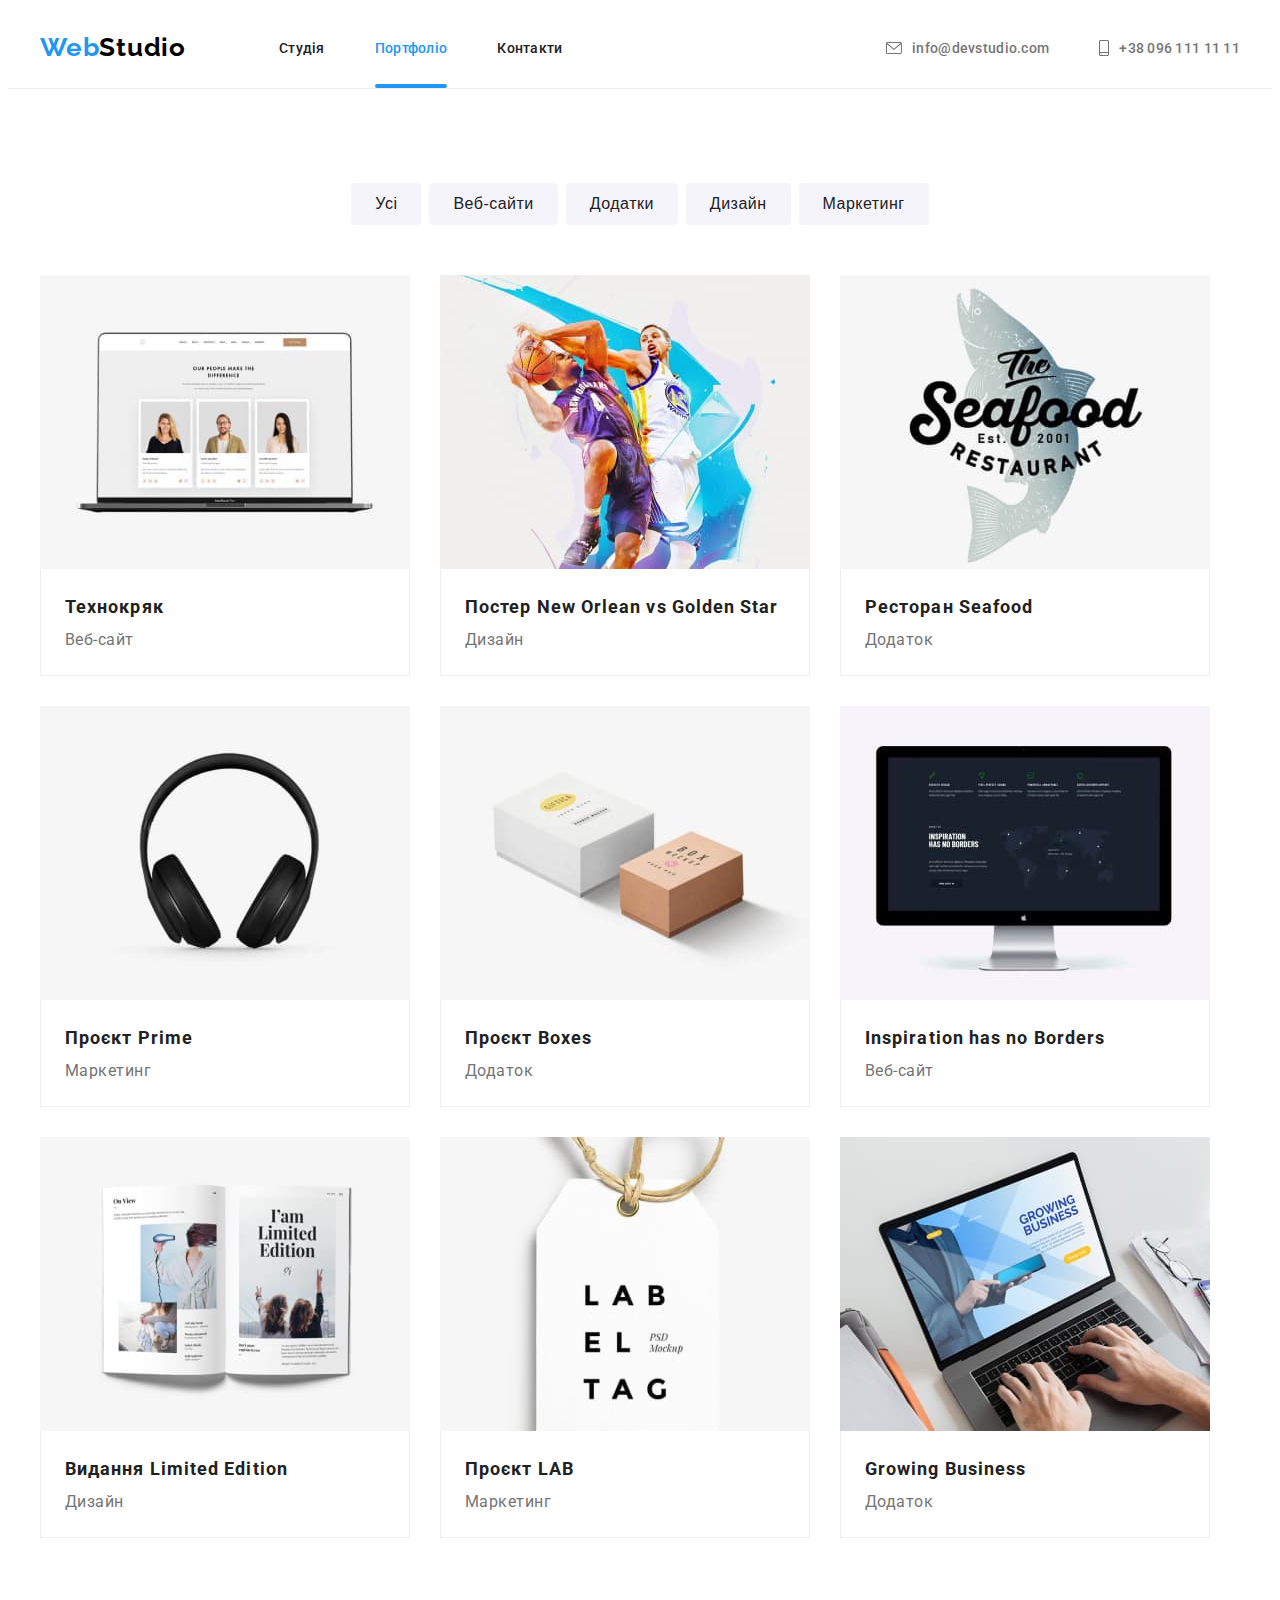
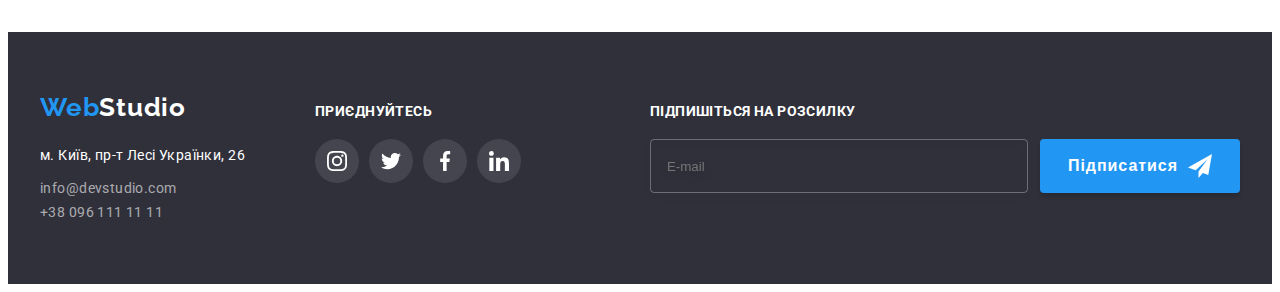
==== portfolio.html @ e3216500 "Initial commit" ====
<!DOCTYPE html>
<html lang="uk">
  <head>
    <meta charset="UTF-8" />
    <meta http-equiv="X-UA-Compatible" content="IE=edge" />
    <meta name="viewport" content="width=device-width, initial-scale=1.0" />
    <title>Portfolio</title>
    <!-- -----normalize CSS----- -->
    <link
      rel="stylesheet"
      href="https://cdnjs.cloudflare.com/ajax/libs/modern-normalize/1.1.0/modern-normalize.min.css"
      integrity="sha512-wpPYUAdjBVSE4KJnH1VR1HeZfpl1ub8YT/NKx4PuQ5NmX2tKuGu6U/JRp5y+Y8XG2tV+wKQpNHVUX03MfMFn9Q=="
      crossorigin="anonymous"
      referrerpolicy="no-referrer"
    />
    <!-- -----Fonts----- -->
    <link rel="preconnect" href="https://fonts.googleapis.com" />
    <link rel="preconnect" href="https://fonts.gstatic.com" crossorigin />
    <link
      href="https://fonts.googleapis.com/css2?family=Raleway:wght@700&family=Roboto:wght@400;500;700;900&display=swap"
      rel="stylesheet"
    />
    <!-- -----Custom CSS----- -->
    <link rel="stylesheet" href="./css/styles.css" />
  </head>

  <body>
    <!-- -----HEADER----- -->
    <header class="header">
      <div class="header-container container">
        <a href="./" class="logo-link link"><span class="logo-part">Web</span>Studio</a>
        <nav>
          <ul class="nav-list list">
            <li class="nav-item">
              <a href="./" class="nav-link link">Студія</a>
            </li>
            <li class="nav-item">
              <a href="./portfolio.html" class="nav-link link current">Портфоліо</a>
            </li>
            <li class="nav-item">
              <a href="" class="nav-link link">Контакти</a>
            </li>
          </ul>
        </nav>
        <ul class="authoriz-list list">
          <li class="authoriz-item">
            <a href="mailto:info@devstudio.com" class="authoriz-mail link">
              <svg class="header-icon" width="16px" height="12px">
                <use href="./images/icons/icons.svg#envelope"></use>
              </svg>
              info@devstudio.com</a
            >
          </li>
          <li class="authoriz-item">
            <a href="tel:+380961111111" class="authoriz-tel link">
              <svg class="header-icon" width="10px" height="16px">
                <use href="./images/icons/icons.svg#smartphone"></use>
              </svg>
              +38 096 111 11 11</a
            >
          </li>
        </ul>
      </div>
    </header>

    <main>
      <!-- -----portfolio----- -->
      <section class="portfolio">
        <div class="container">
          <h1 class="portfolio-title visually-hidden">Наши работы</h1>
          <ul class="portfolio-btn-list list">
            <li class="portfolio-btn-item"><button type="button" class="portfolio-btn">Усі</button></li>
            <li class="portfolio-btn-item"><button type="button" class="portfolio-btn">Веб-сайти</button></li>
            <li class="portfolio-btn-item"><button type="button" class="portfolio-btn">Додатки</button></li>
            <li class="portfolio-btn-item"><button type="button" class="portfolio-btn">Дизайн</button></li>
            <li class="portfolio-btn-item"><button type="button" class="portfolio-btn">Маркетинг</button></li>
          </ul>
          <ul class="portfolio-list list">
            <li class="portfolio-item">
              <div class="overlay-thumb">
                <img src="./images/portfolio/portf-001.jpg" alt="exemple1" width="370" height="294" />
                <p class="overlay-text">
                  Ресурс пропонує комплексні пропозиції з різним рівнем функціоналу та сервісів. Все це дозволить
                  відвідувачу отримати вичерпні відомості про компанію чи приватну особу.
                </p>
              </div>
              <div class="portfolio-text-cont">
                <h2 class="portfolio-subtitle">Технокряк</h2>
                <p class="portfolio-text">Веб-сайт</p>
              </div>
            </li>
            <li class="portfolio-item">
              <div class="overlay-thumb">
                <img src="./images/portfolio/portf-002.jpg" alt="exemple1" width="370" height="294" />
                <p class="overlay-text">
                  Ресурс пропонує комплексні пропозиції з різним рівнем функціоналу та сервісів. Все це дозволить
                  відвідувачу отримати вичерпні відомості про компанію чи приватну особу.
                </p>
              </div>
              <div class="portfolio-text-cont">
                <h2 class="portfolio-subtitle">Постер New Orlean vs Golden Star</h2>
                <p class="portfolio-text">Дизайн</p>
              </div>
            </li>
            <li class="portfolio-item">
              <div class="overlay-thumb">
                <img src="./images/portfolio/portf-003.jpg" alt="exemple1" width="370" height="294" />
                <p class="overlay-text">
                  Ресурс пропонує комплексні пропозиції з різним рівнем функціоналу та сервісів. Все це дозволить
                  відвідувачу отримати вичерпні відомості про компанію чи приватну особу.
                </p>
              </div>
              <div class="portfolio-text-cont">
                <h2 class="portfolio-subtitle">Ресторан Seafood</h2>
                <p class="portfolio-text">Додаток</p>
              </div>
            </li>
            <li class="portfolio-item">
              <div class="overlay-thumb">
                <img src="./images/portfolio/portf-004.jpg" alt="exemple1" width="370" height="294" />
                <p class="overlay-text">
                  Ресурс пропонує комплексні пропозиції з різним рівнем функціоналу та сервісів. Все це дозволить
                  відвідувачу отримати вичерпні відомості про компанію чи приватну особу.
                </p>
              </div>
              <div class="portfolio-text-cont">
                <h2 class="portfolio-subtitle">Проєкт Prime</h2>
                <p class="portfolio-text">Маркетинг</p>
              </div>
            </li>
            <li class="portfolio-item">
              <div class="overlay-thumb">
                <img src="./images/portfolio/portf-005.jpg" alt="exemple1" width="370" height="294" />
                <p class="overlay-text">
                  Ресурс пропонує комплексні пропозиції з різним рівнем функціоналу та сервісів. Все це дозволить
                  відвідувачу отримати вичерпні відомості про компанію чи приватну особу.
                </p>
              </div>
              <div class="portfolio-text-cont">
                <h2 class="portfolio-subtitle">Проєкт Boxes</h2>
                <p class="portfolio-text">Додаток</p>
              </div>
            </li>
            <li class="portfolio-item">
              <div class="overlay-thumb">
                <img src="./images/portfolio/portf-006.jpg" alt="exemple1" width="370" height="294" />
                <p class="overlay-text">
                  Ресурс пропонує комплексні пропозиції з різним рівнем функціоналу та сервісів. Все це дозволить
                  відвідувачу отримати вичерпні відомості про компанію чи приватну особу.
                </p>
              </div>
              <div class="portfolio-text-cont">
                <h2 class="portfolio-subtitle">Inspiration has no Borders</h2>
                <p class="portfolio-text">Веб-сайт</p>
              </div>
            </li>
            <li class="portfolio-item">
              <div class="overlay-thumb">
                <img src="./images/portfolio/portf-007.jpg" alt="exemple1" width="370" height="294" />
                <p class="overlay-text">
                  Ресурс пропонує комплексні пропозиції з різним рівнем функціоналу та сервісів. Все це дозволить
                  відвідувачу отримати вичерпні відомості про компанію чи приватну особу.
                </p>
              </div>
              <div class="portfolio-text-cont">
                <h2 class="portfolio-subtitle">Видання Limited Edition</h2>
                <p class="portfolio-text">Дизайн</p>
              </div>
            </li>
            <li class="portfolio-item">
              <div class="overlay-thumb">
                <img src="./images/portfolio/portf-008.jpg" alt="exemple1" width="370" height="294" />
                <p class="overlay-text">
                  Ресурс пропонує комплексні пропозиції з різним рівнем функціоналу та сервісів. Все це дозволить
                  відвідувачу отримати вичерпні відомості про компанію чи приватну особу.
                </p>
              </div>
              <div class="portfolio-text-cont">
                <h2 class="portfolio-subtitle">Проєкт LAB</h2>
                <p class="portfolio-text">Маркетинг</p>
              </div>
            </li>
            <li class="portfolio-item">
              <div class="overlay-thumb">
                <img src="./images/portfolio/portf-009.jpg" alt="exemple1" width="370" height="294" />
                <p class="overlay-text">
                  Ресурс пропонує комплексні пропозиції з різним рівнем функціоналу та сервісів. Все це дозволить
                  відвідувачу отримати вичерпні відомості про компанію чи приватну особу.
                </p>
              </div>
              <div class="portfolio-text-cont">
                <h2 class="portfolio-subtitle">Growing Business</h2>
                <p class="portfolio-text">Додаток</p>
              </div>
            </li>
          </ul>
        </div>
      </section>
    </main>
    <!-- -----FOOTER----- -->
     <footer class="footer">
      <div class="container footer-group">
        <div class="footer-contacts">
          <a href="" class="logo-link link"><span class="logo-part">Web</span>Studio</a>
          <address class="address">
            <a
              href="https://goo.gl/maps/qrhuLcH9iDoWpVt69"
              class="address-link link"
              target="_blank"
              rel="noreferrer noopener nofollow"
              ><span class="adress-text">м. Київ, пр-т Лесі Українки, 26</span></a
            >
            <ul class="footer-auth-list list">
              <li class="footer-auth-item">
                <a href="mailto:info@devstudio.com" class="footer-mail link">info@devstudio.com</a>
              </li>
              <li class="footer-auth-item">
                <a href="tel:+380961111111" class="footer-tel link">+38 096 111 11 11</a>
              </li>
            </ul>
          </address>
        </div>
        <div class="footer-socials">
          <h3 class="footer-socials-text">приєднуйтесь</h3>
          <ul class="team-social-list list">
            <li class="team-social-item">
              <a
                href="https://www.instagram.com/"
                class="team-social-link link"
                target="_blank"
                rel="noopener noreferrer nofollow"
                aria-label="instagram"
              >
                <svg class="team-social-icon" width="20px" height="20px">
                  <use href="./images/icons/icons.svg#instagram"></use>
                </svg>
              </a>
            </li>
            <li class="team-social-item">
              <a
                href="https://twitter.com/"
                class="team-social-link link"
                target="_blank"
                rel="noopener noreferrer nofollow"
                aria-label="twitter"
              >
                <svg class="team-social-icon" width="20px" height="20px">
                  <use href="./images/icons/icons.svg#twitter"></use>
                </svg>
              </a>
            </li>
            <li class="team-social-item">
              <a
                href="https://www.facebook.com"
                class="team-social-link link"
                target="_blank"
                rel="noopener noreferrer nofollow"
                aria-label="facebook"
              >
                <svg class="team-social-icon" width="20px" height="20px">
                  <use href="./images/icons/icons.svg#facebook"></use>
                </svg>
              </a>
            </li>
            <li class="team-social-item">
              <a
                href="https://www.linkedin.com"
                class="team-social-link link"
                target="_blank"
                rel="noopener noreferrer nofollow"
                aria-label="linkedin"
              >
                <svg class="team-social-icon" width="20px" height="20px">
                  <use href="./images/icons/icons.svg#linkedin"></use>
                </svg>
              </a>
            </li>
          </ul>
        </div>
        <form class="footer-form" action="">
          <div class="footer-input">
          <p class="footer-input-text">Підпишіться на розсилку</p>
          <div class="footer-input-wrapper">
            <input type="email" class="footer-input-field" placeholder="E-mail" />
            <div class="footer-btn-wrapper">
              <button type="submit" class="footer-btn">
                Підписатися<svg class="footer-input-icon" width="24px" height="24px">
                  <use href="./images/icons/icons.svg#letter-icon"></use>
                </svg>
              </button>
            </div>
          </div>
        </form>
        </div>
      </div>
    </footer>
  </body>
</html>
---- css/styles.css ----
/* -----Variables----- */

:root {
  /* ------fonts----- */
  --primary-font: 'Roboto', sans-serif;
  --secondary-font: 'Raleway', sans-serif;
  /* ------text colors----- */
  --primary-text: #212121;
  --secondary-text: #757575;
  --accent-text: #2196f3;
  --dark-text: #000000;
  --light-text: #ffffff;
  --light-alpha-06: rgba(255, 255, 255, 0.6);

  /* ------BG COLORS----- */
  --bg-btn-active: #188ce8;
  --bg-btn: #2196f3;
  --bg-dark-color: #2f303a;
  --header-line: #ececec;
  --bg-icon-preference: #f5f4fa;
  --bg-section-second: #f5f4fa;
  --bg-icon-color: #afb1b8;
}
/* ------RESETS----- */
.list {
  list-style: none;
  padding: 0;
  margin: 0;
}
.link {
  text-decoration: none;
}
img {
  display: block;
}
h1,
h2,
h3,
h4,
h5,
h6,
p {
  margin: 0;
}

/* ------END  RESETS----- */

body {
  font-family: 'Roboto', sans-serif;
}
.container {
  width: 1200px;
  padding: 0 15px;
  margin: 0 auto;
  /* outline: 2px double pink; */
}
/* ------HEADER----- */
.header {
  border-bottom: 1px solid var(--header-line);
}
.header-container {
  display: flex;
  align-items: center;
}
.logo-link {
  margin-right: 93px;
  padding-top: 24px;
  padding-bottom: 25px;

  font-family: 'Raleway';
  font-weight: 700;
  font-size: 26px;
  line-height: calc(31 / 26);
  letter-spacing: 0.03em;
  color: var(--dark-text);
}

.logo-part {
  color: var(--accent-text);
}
.nav-list {
  display: flex;
}
.nav-item:not(:last-child) {
  margin-right: 50px;
}
.nav-item {
  font-weight: 500;
  font-size: 14px;
  line-height: calc(16 / 14);
  letter-spacing: 0.02em;
}

.nav-link {
  position: relative;
  display: inline-block;
  padding: 32px 0;
  color: var(--primary-text);

  transition-property: color;
  transition-duration: 250ms;
  transition-timing-function: cubic-bezier(0.4, 0, 0.2, 1);
}
.nav-link.current::after {
  content: '';
  position: absolute;
  bottom: 0px;
  display: block;
  width: 100%;
  height: 4px;

  background-color: var(--accent-text);
  border-radius: 2px;
}
.nav-link:hover,
.nav-link:focus {
  color: var(--accent-text);
}
.current {
  color: var(--accent-text);
}
.authoriz-list {
  display: flex;
  margin: 0 0 0 auto;
}
.authoriz-item {
  font-weight: 500;
  font-size: 14px;
  line-height: calc(16 / 14);
  letter-spacing: 0.02em;
}
.authoriz-mail,
.authoriz-tel + .authoriz-tel {
  margin-right: 50px;
}
.authoriz-mail,
.authoriz-tel {
  display: flex;
  align-items: center;

  padding-top: 32px;
  padding-bottom: 32px;

  color: #757575;

  transition-property: color;
  transition-duration: 250ms;
  transition-timing-function: cubic-bezier(0.4, 0, 0.2, 1);
}
.authoriz-mail:focus,
.authoriz-mail:hover,
.authoriz-tel:focus,
.authoriz-tel:hover {
  color: var(--accent-text);
}
.header-icon {
  margin-right: 10px;
  fill: currentColor;
}
/* ------HERO----- */
.hero {
  background-color: var(--bg-dark-color);
  background-image: linear-gradient(to right, rgba(47, 48, 58, 0.4), rgba(47, 48, 58, 0.4)), url(../images/bg-hero.jpg);
  background-repeat: no-repeat;
  max-width: 1600px;
  margin: 0 auto;
}
.hero .container {
  padding: 200px 0;
}

.hero-text {
  margin-bottom: 30px;

  font-weight: 900;
  font-size: 44px;
  line-height: calc(60 / 44);
  text-align: center;
  letter-spacing: 0.06em;
  text-transform: uppercase;

  color: var(--light-text);
}
.hero-btn {
  display: block;
  margin: 0 auto;
  padding: 10px 32px;

  font-family: inherit;
  font-weight: 700;
  font-size: 16px;
  line-height: calc(30 / 16);
  align-items: center;
  text-align: center;
  letter-spacing: 0.06em;
  color: var(--light-text);

  background-color: var(--bg-btn);
  box-shadow: 0px 4px 4px rgba(0, 0, 0, 0.15);
  border-radius: 4px;
  border-color: transparent;
  cursor: pointer;
}
.hero-btn:active {
  background-color: var(--bg-btn-active);
}

/* ------PREFERENCE----- */

.visually-hidden {
  position: absolute;
  width: 1px;
  height: 1px;
  margin: -1px;
  border: 0;
  padding: 0;
  white-space: nowrap;
  clip-path: inset(100%);
  clip: rect(0 0 0 0);
  overflow: hidden;
}
.preference {
  padding: 94px 0 118px;
}

/* .preference-title {
} */

.preference-list {
  display: flex;
  gap: 30px;
}
.preference-item {
  width: 270px;
}
.preference-icon-thumb {
  display: flex;
  align-items: center;
  justify-content: center;
  width: 270px;
  height: 120px;
  margin-bottom: 30px;

  background: var(--bg-icon-preference);
  border-radius: 4px;
}
.preference-subtitle {
  margin-bottom: 10px;

  font-weight: 700;
  font-size: 14px;
  line-height: calc(16 / 14);
  letter-spacing: 0.03em;
  text-transform: uppercase;
  color: var(--primary-text);
}
.preference-text {
  font-weight: 400;
  font-size: 14px;
  line-height: calc(24 / 14);
  letter-spacing: 0.03em;
  color: var(--secondary-text);
}

/* ------WORK----- */
.work {
  padding-bottom: 94px;
}

.work-title {
  margin-bottom: 50px;

  font-weight: 700;
  font-size: 36px;
  line-height: calc(42 / 36);
  text-align: center;
  letter-spacing: 0.03em;
  color: var(--primary-text);
}
.work-list {
  display: flex;
  gap: 30px;
}
.work-item {
  position: relative;
}
.work-text {
  position: absolute;
  bottom: 0;
  display: inline-flex;
  justify-content: center;
  align-items: center;

  width: 100%;
  height: 70px;
  font-weight: 700;
  font-size: 14px;
  line-height: calc(16 / 14);
  text-align: center;
  letter-spacing: 0.03em;
  text-transform: uppercase;

  color: var(--light-text);
  background: rgba(47, 48, 58, 0.8);
}

/* ------TEAM----- */

.team {
  padding: 94px 0;
  background-color: var(--bg-section-second);
}
.team-text-cont {
  background-color: #fff;
}

.team-title {
  margin-bottom: 50px;

  font-weight: 700;
  font-size: 36px;
  line-height: calc(42 / 36);
  text-align: center;
  letter-spacing: 0.03em;
  color: var(--primary-text);
}
.team-subtitle {
  margin-bottom: 10px;

  font-weight: 500;
  font-size: 16px;
  line-height: 19px;
  text-align: center;
  letter-spacing: 0.03em;
  color: var(--primary-text);
}
.team-list {
  display: flex;
  gap: 30px;
}

.team-item {
  box-shadow: 0px 1px 3px rgba(0, 0, 0, 0.12), 0px 1px 1px rgba(0, 0, 0, 0.14), 0px 2px 1px rgba(0, 0, 0, 0.2);
  border-radius: 0px 0px 4px 4px;
}
.team-social-list {
  display: flex;
  align-items: center;
  justify-content: center;
  gap: 10px;
}
.team-social-link {
  display: flex;
  align-items: center;
  justify-content: center;
  width: 44px;
  height: 44px;

  border-radius: 50%;
  color: var(--bg-icon-color);

  transition-property: color, background-color;
  transition-duration: 250ms;
  transition-timing-function: cubic-bezier(0.4, 0, 0.2, 1);
}
.team-social-icon {
  fill: currentColor;
}
.team-social-link:hover,
.team-social-link:focus {
  color: var(--light-text);
  background-color: var(--accent-text);
}
/* dfd */
.team-text {
  display: block;
  font-weight: 400px;
  margin-bottom: 16px;

  font-size: 16px;
  line-height: calc(19 / 16);
  text-align: center;
  letter-spacing: 0.03em;
  color: var(--secondary-text);
}
.team-text-cont {
  padding-top: 30px;
  padding-bottom: 30px;
}
/* ------CLIENTS----- */
.clients {
  padding: 94px 0;
}
.clients-text {
  margin-bottom: 50px;
  font-weight: 700;
  font-size: 36px;
  line-height: 42px;
  text-align: center;
  letter-spacing: 0.03em;

  color: var(--primary-text);
}
.clients-list {
  display: flex;
  align-items: center;
  justify-content: center;
  gap: 30px;
}
.clients-link {
  display: flex;
  align-items: center;
  justify-content: center;
  width: 170px;
  height: 92px;

  border: 1px solid var(--bg-icon-color);
  border-radius: 4px;
  cursor: pointer;
  color: var(--bg-icon-color);

  transition-property: color, border-color;
  transition-duration: 250ms;
  transition-timing-function: cubic-bezier(0.4, 0, 0.2, 1);
}
.clients-icon {
  fill: currentColor;
}

.clients-link:hover,
.clients-link:focus {
  color: var(--accent-text);
  border-color: var(--accent-text);
}

/* ------FOOTER----- */

.footer {
  padding: 60px 0;
  background-color: var(--bg-dark-color);
}
.footer .logo-link {
  display: block;
  margin-right: 0px;
  margin-bottom: 20px;
  padding: 0;
  color: var(--light-text);
}

.address-link {
  font-style: normal;
  color: var(--light-text);
}
.adress-text {
  display: block;
  margin-bottom: 9px;

  font-weight: 400;
  font-size: 14px;
  line-height: calc(24 / 14);
  letter-spacing: 0.03em;
  color: var(--light-text);
}
.footer-mail {
  margin-bottom: 9px;
}
.footer-mail,
.footer-tel {
  font-style: normal;
  font-weight: 400;
  font-size: 14px;
  line-height: calc(24 / 14);
  letter-spacing: 0.03em;
  color: var(--light-alpha-06);
}
.footer-group {
  display: flex;
  align-items: baseline;
}
.footer-socials-text {
  margin-bottom: 20px;
  font-weight: 700;
  font-size: 14px;
  line-height: 16px;
  letter-spacing: 0.03em;
  text-transform: uppercase;

  color: var(--light-text);
}
.footer-contacts {
  margin-right: 70px;
}

footer .team-social-link {
  color: var(--light-text);
  background-color: rgba(255, 255, 255, 0.1);
}

.footer-form {
  margin-left: auto;
}
.footer-input {
  display: flex;
  flex-direction: column;
}
.footer-input-wrapper {
  display: flex;
}
.footer-input-text {
  display: block;
  margin-bottom: 20px;
  font-weight: 700;
  font-size: 14px;
  line-height: calc(16 / 14);
  letter-spacing: 0.03em;
  text-transform: uppercase;
  color: var(--light-text);
}
.footer-input-field {
  width: 358px;
  height: 50px;
  padding-left: 16px;
  margin-right: 12px;
  border: 1px solid rgba(255, 255, 255, 0.3);
  filter: drop-shadow(0px 4px 4px rgba(0, 0, 0, 0.15));
  border-radius: 4px;
  background-color: #2195f300;
  color: rgba(255, 255, 255, 0.6);

  transition-property: border-color;
  transition-duration: 250ms;
  transition-timing-function: cubic-bezier(0.4, 0, 0.2, 1);
}
.footer-input-field:focus {
  border-color: var(--accent-text);
}
.footer-input-field::placeholder {
}
.footer-btn-wrapper {
  display: flex;
}
.footer-btn {
  display: flex;
  gap: 10px;
  align-items: center;
  font-weight: 700;
  font-size: 16px;
  line-height: calc(30 / 16);

  padding: 10px 28px;
  align-items: center;
  text-align: center;
  letter-spacing: 0.06em;
  color: #ffffff;
  background-color: #2196f3;
  box-shadow: 0px 4px 4px rgba(0, 0, 0, 0.15);
  border-radius: 4px;
  border: none;
  cursor: pointer;
}
.footer-btn:active {
  background-color: var(--bg-btn-active);
}
.footer-input-icon {
}

/* ------PORTFOLIO----- */
.portfolio {
  padding: 94px 0;
}
/* .portfolio-title {
} */
.portfolio-btn-list {
  display: flex;
  justify-content: center;
  gap: 8px;
  margin-bottom: 50px;
}
/* .portfolio-btn-item {
} */
.portfolio-btn {
  padding: 6px 22px;
  font-weight: 500;
  font-size: 16px;
  line-height: calc(26 / 16);
  text-align: center;
  letter-spacing: 0.03em;
  color: var(--primary-text);
  background: #f5f4fa;
  border-color: transparent;
  border-radius: 4px;
  cursor: pointer;

  transition-property: color, background-color, box-shadow;
  transition-duration: 250ms;
  transition-timing-function: cubic-bezier(0.4, 0, 0.2, 1);
}
.portfolio-btn:hover,
.portfolio-btn:focus {
  background-color: var(--bg-btn-active);
  color: var(--light-text);
  box-shadow: 0px 3px 1px rgba(0, 0, 0, 0.1), 0px 1px 2px rgba(0, 0, 0, 0.08), 0px 2px 2px rgba(0, 0, 0, 0.12);
}
.portfolio-text-cont {
  padding: 20px 24px;
  border-bottom: 1px solid #eeeeee;
  border-right: 1px solid #eeeeee;
  border-left: 1px solid #eeeeee;
}
.portfolio-list {
  display: flex;
  flex-wrap: wrap;
  gap: 30px;
}
.portfolio-item {
  background: #ffffff;
  width: 370px;

  transition-property: box-shadow;
  transition-duration: 250ms;
  transition-timing-function: cubic-bezier(0.4, 0, 0.2, 1);
}
.portfolio-item:hover {
  box-shadow: 0px 1px 1px rgba(0, 0, 0, 0.12), 0px 4px 4px rgba(0, 0, 0, 0.06), 1px 4px 6px rgba(0, 0, 0, 0.16);
}
.portfolio-subtitle {
  font-weight: 700;
  font-size: 18px;
  line-height: calc(36 / 18);
  letter-spacing: 0.06em;
  color: var(--primary-text);
}
.portfolio-text {
  font-weight: 400;
  font-size: 16px;
  line-height: 30px;
  letter-spacing: 0.03em;
  color: var(--secondary-text);
}
.overlay-thumb {
  position: relative;
  overflow: hidden;
}
.overlay-text {
  position: absolute;
  top: 0;
  left: 0;
  height: 100%;
  width: 100%;

  font-weight: 400;
  font-size: 18px;
  line-height: calc(28 / 18);
  letter-spacing: 0.03em;
  padding: 63px 24px;

  color: #ffffff;
  background-color: rgba(33, 150, 243, 0.9);

  transform: translateY(100%);

  transition-property: transform;
  transition-duration: 250ms;
  transition-timing-function: cubic-bezier(0.4, 0, 0.2, 1);
}
.portfolio-item:hover .overlay-text {
  transform: translateY(0%);
}

/* ------MODAL WINDOW----- */
.backdrop {
  position: fixed;
  top: 0;
  left: 0;
  width: 100%;
  height: 100%;
  background-color: rgba(0, 0, 0, 0.2);
  /* backdrop-filter: blur(5px); */
  opacity: 1;
  transition: opacity 250ms cubic-bezier(0.4, 0, 0.2, 1);
}
.backdrop.is-hidden {
  opacity: 0;
  visibility: hidden;
  pointer-events: none;
}

.modal {
  position: absolute;
  top: 50%;
  left: 50%;

  width: 528px;
  min-height: 581px;

  background: #ffffff;
  box-shadow: 0px 1px 3px rgba(0, 0, 0, 0.12), 0px 1px 1px rgba(0, 0, 0, 0.14), 0px 2px 1px rgba(0, 0, 0, 0.2);
  border-radius: 4px;

  transform: translate(-50%, -50%) scale(1);
  transition: transform 250ms cubic-bezier(0.4, 0, 0.2, 1);
}
.modal-btn {
  position: absolute;
  top: 8px;
  right: 8px;

  width: 30px;
  height: 30px;
  margin: 0;
  padding: 0;
  background-color: #ffffff;
  border: 1px solid rgba(0, 0, 0, 0.1);
  border-radius: 50%;

  display: flex;
  justify-content: center;
  align-items: center;
  cursor: pointer;
}
.modal-icon-close {
  transition-property: fill;
  transition-duration: 250ms;
  transition-timing-function: cubic-bezier(0.4, 0, 0.2, 1);
}

.modal-btn:hover .modal-icon-close {
  fill: var(--accent-text);
}

/* ------MODAL FORM----- */
.modal-form {
  padding-left: 41px;
  padding-right: 39px;
}
.form-text {
  padding-top: 40px;
  margin-bottom: 12px;
  font-weight: 700;
  font-size: 20px;
  line-height: 23px;
  text-align: center;
  letter-spacing: 0.03em;

  color: #212121;
}
.f-label {
  display: inline-block;
  font-weight: 400;
  font-size: 12px;
  line-height: 14px;
  margin-bottom: 4px;

  /* identical to box height */
  letter-spacing: 0.01em;

  color: #757575;
}
.f-field {
}
.f-input-wrapper {
  position: relative;
  margin-bottom: 10px;
  display: flex;
  flex-direction: column-reverse;
}
.f-input {
  width: 448px;
  height: 40px;
  padding-left: 42px;
  padding-right: 15px;
  border: 1px solid rgba(33, 33, 33, 0.2);
  border-radius: 4px;

  transition-property: border-color, outline;
  transition-duration: 250ms;
  transition-timing-function: cubic-bezier(0.4, 0, 0.2, 1);
}
.f-input:focus,
.f-input-area:focus {
  border-color: var(--accent-text);
  outline: none;
}
.f-input-icon {
  position: absolute;
  top: 50%;
  left: 12px;
  transform: translateY(-50%);
}
.f-input:focus + .f-input-icon {
  fill: var(--accent-text);
}
.f-input-area {
  width: 448px;
  height: 120px;
  resize: none;
  border: 1px solid rgba(33, 33, 33, 0.2);
  border-radius: 4px;
  padding: 12px 16px;
  margin-bottom: 20px;

  transition-property: border-color, outline;
  transition-duration: 250ms;
  transition-timing-function: cubic-bezier(0.4, 0, 0.2, 1);
}
.f-input-area::placeholder {
  font-weight: 400;
  font-size: 12px;
  line-height: 14px;
  letter-spacing: 0.01em;

  color: rgba(117, 117, 117, 0.5);
}

.f-checkbox {
  appearance: none;
  display: inline-block;
  width: 16px;
  height: 15px;
  border: 1.8px solid;
  border-color: var(--dark-text);
  border-radius: 2px;
}
.f-checkbox:checked {
  border-color: var(--accent-text);
  background-color: var(--accent-text);
  background-image: url("data:image/svg+xml,%3Csvg width='16' height='15' viewBox='0 0 16 15' fill='none' xmlns='http://www.w3.org/2000/svg'%3E%3Crect width='16' height='15' rx='2'/%3E%3Cpath d='M3.95703 7.75166L3.88825 7.68604L3.81923 7.75141L2.93123 8.59258L2.85486 8.66492L2.93097 8.73753L6.42671 12.0724L6.49574 12.1382L6.56476 12.0724L14.069 4.91352L14.1449 4.84116L14.069 4.76881L13.1873 3.92764L13.1183 3.86183L13.0493 3.92761L6.49577 10.1735L3.95703 7.75166Z' fill='white' stroke='white' stroke-width='0.2'/%3E%3C/svg%3E");
  background-size: cover;
}
.f-checkbox-text {
  font-weight: 400;
  font-size: 14px;
  line-height: 24px;

  /* identical to box height, or 171% */
  letter-spacing: 0.03em;

  color: #757575;
}
.f-checkbox-link {
  font-weight: 400;
  font-size: 14px;
  line-height: 24px;

  /* identical to box height, or 171% */
  letter-spacing: 0.03em;
  text-decoration-line: underline;

  color: #2196f3;
}
.f-licence {
  display: flex;
  gap: 7px;
  align-items: center;
  margin-bottom: 30px;
  justify-content: center;
}
.f-btn {
  display: flex;
  align-items: center;
  padding: 10px 52px;
  margin-left: auto;
  margin-right: auto;

  font-family: 'Roboto';
  font-style: normal;
  font-weight: 700;
  font-size: 16px;
  line-height: calc(30 / 16);
  text-align: center;
  letter-spacing: 0.06em;

  color: var(--light-text);
  background-color: var(--bg-btn);
  box-shadow: 0px 4px 4px rgba(0, 0, 0, 0.15);
  border-radius: 4px;
  border: none;
  cursor: pointer;
  margin-bottom: 50px;
}

/* ------ANIMATION----- */
/* @keyframes modal-animation {
  0% {
    transform: translateX(-50%) translateY(-50%), scale(0.1);
    opacity: 0;
  }
  100% {
    transform: translateX(-50%) translateY(-50%), scale(1);
    opacity: 1;
  }
} */
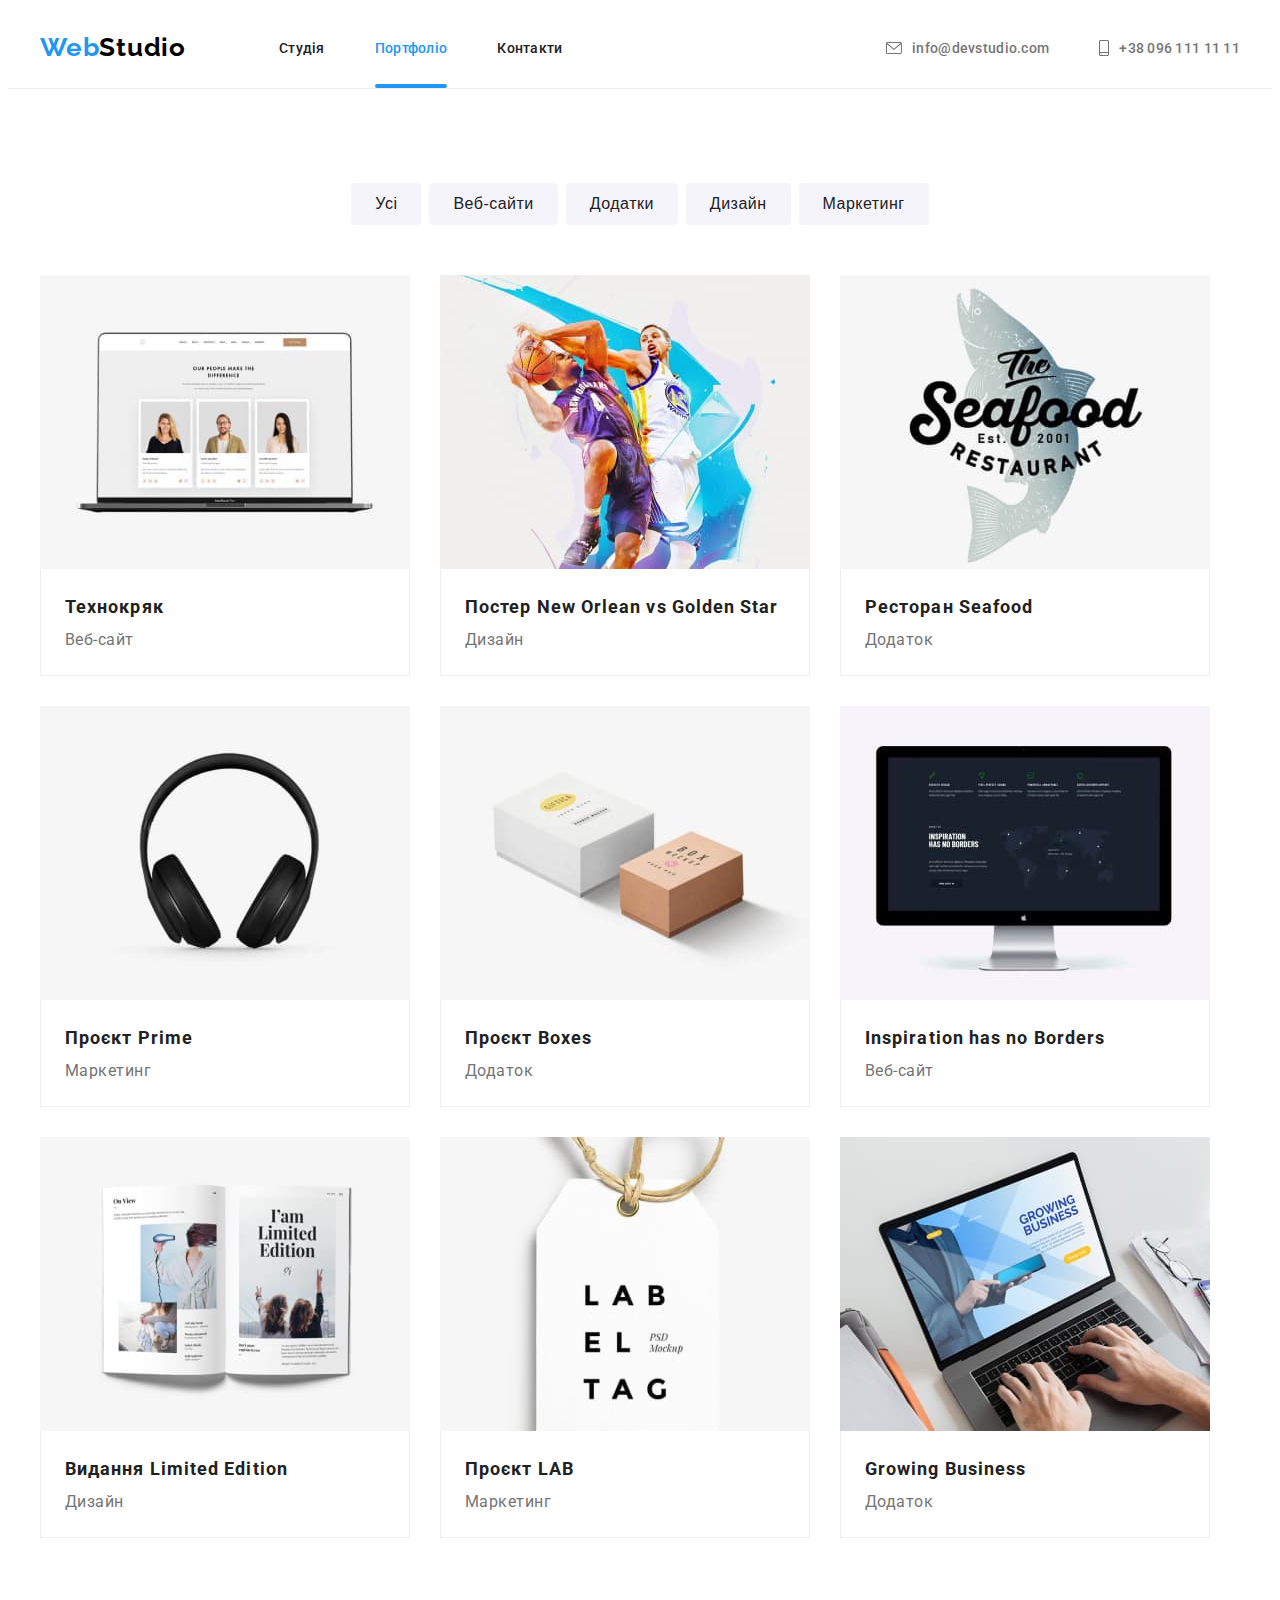
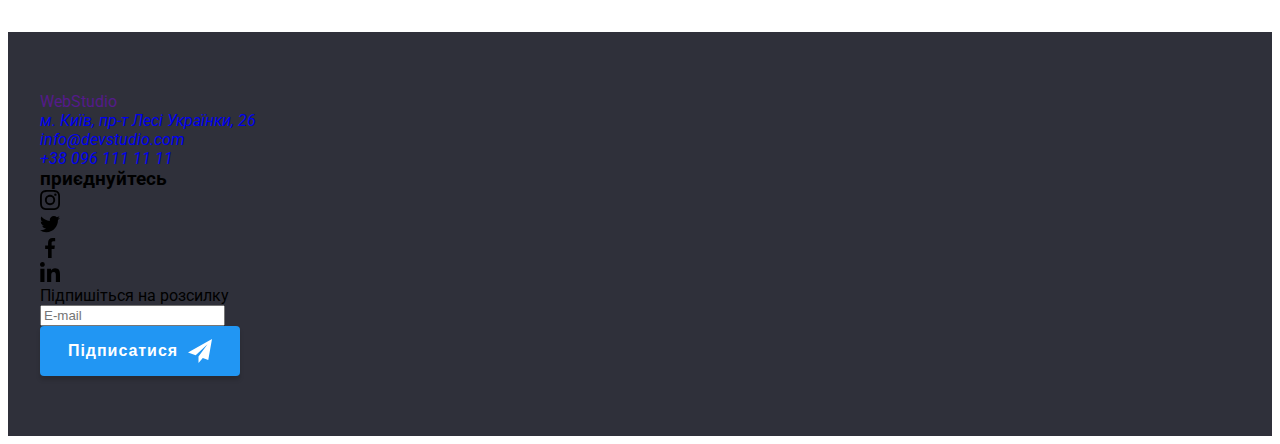
==== commit f84a66e0: "add scss structure" ====
--- a/portfolio.html
+++ b/portfolio.html
@@ -4,7 +4,7 @@
     <meta charset="UTF-8" />
     <meta http-equiv="X-UA-Compatible" content="IE=edge" />
     <meta name="viewport" content="width=device-width, initial-scale=1.0" />
-    <title>Portfolio</title>
+    <title>!!!!Studio</title>
     <!-- -----normalize CSS----- -->
     <link
       rel="stylesheet"
@@ -21,39 +21,40 @@
       rel="stylesheet"
     />
     <!-- -----Custom CSS----- -->
-    <link rel="stylesheet" href="./css/styles.css" />
+    <link rel="stylesheet" href="./css/main.min.css" />
+    <!-- <link rel="stylesheet" href="./css/styles.css" /> -->
   </head>
 
   <body>
     <!-- -----HEADER----- -->
     <header class="header">
       <div class="header-container container">
-        <a href="./" class="logo-link link"><span class="logo-part">Web</span>Studio</a>
+        <a href="./" class="logo__link link header__logo"><span class="logo__part">Web</span>Studio</a>
         <nav>
-          <ul class="nav-list list">
-            <li class="nav-item">
-              <a href="./" class="nav-link link">Студія</a>
-            </li>
-            <li class="nav-item">
-              <a href="./portfolio.html" class="nav-link link current">Портфоліо</a>
-            </li>
-            <li class="nav-item">
-              <a href="" class="nav-link link">Контакти</a>
+          <ul class="nav__list list">
+            <li class="nav__item">
+              <a href="./" class="nav__link link">Студія</a>
+            </li>
+            <li class="nav__item">
+              <a href="./portfolio.html" class="nav__link link nav__link--current">Портфоліо</a>
+            </li>
+            <li class="nav__item">
+              <a href="" class="nav__link link">Контакти</a>
             </li>
           </ul>
         </nav>
-        <ul class="authoriz-list list">
-          <li class="authoriz-item">
-            <a href="mailto:info@devstudio.com" class="authoriz-mail link">
-              <svg class="header-icon" width="16px" height="12px">
+        <ul class="authoriz__list list">
+          <li class="authoriz__item">
+            <a href="mailto:info@devstudio.com" class="authoriz__mail link">
+              <svg class="authoriz__icon" width="16px" height="12px">
                 <use href="./images/icons/icons.svg#envelope"></use>
               </svg>
               info@devstudio.com</a
             >
           </li>
-          <li class="authoriz-item">
-            <a href="tel:+380961111111" class="authoriz-tel link">
-              <svg class="header-icon" width="10px" height="16px">
+          <li class="authoriz__item">
+            <a href="tel:+380961111111" class="authoriz__tel link">
+              <svg class="authoriz__icon" width="10px" height="16px">
                 <use href="./images/icons/icons.svg#smartphone"></use>
               </svg>
               +38 096 111 11 11</a
--- a/css/main.min.css
+++ b/css/main.min.css
@@ -0,0 +1 @@
+.visually-hidden{position:absolute;width:1px;height:1px;margin:-1px;border:0;padding:0;white-space:nowrap;-webkit-clip-path:inset(100%);clip-path:inset(100%);clip:rect(0 0 0 0);overflow:hidden}.list{list-style:none;padding:0;margin:0}.link{text-decoration:none}img{display:block}h1,h2,h3,h4,h5,h6,p{margin:0}body{font-family:"Roboto",sans-serif}.container{width:1200px;padding:0 15px;margin:0 auto}.logo__link{font-family:"Raleway";font-weight:700;font-size:26px;line-height:1.1923076923;letter-spacing:.03em;color:#000}.logo__part{color:#2196f3}.header{border-bottom:1px solid #ececec}.header-container{display:-webkit-box;display:-ms-flexbox;display:flex;-webkit-box-align:center;-ms-flex-align:center;align-items:center}.header__logo{margin-right:93px;padding-top:24px;padding-bottom:25px}.nav__list{display:-webkit-box;display:-ms-flexbox;display:flex}.nav__item:not(:last-child){margin-right:50px}.nav__item{font-weight:500;font-size:14px;line-height:1.1428571429;letter-spacing:.02em}.nav__link{position:relative;display:inline-block;padding:32px 0;color:#212121;-webkit-transition-property:color;transition-property:color;-webkit-transition-duration:250ms;transition-duration:250ms;-webkit-transition-timing-function:cubic-bezier(0.4, 0, 0.2, 1);transition-timing-function:cubic-bezier(0.4, 0, 0.2, 1)}.nav__link--current{color:#2196f3}.nav__link--current::after{content:"";position:absolute;bottom:0px;display:block;width:100%;height:4px;background-color:#2196f3;border-radius:2px}.nav__link:hover,.nav__link:focus{color:#2196f3}.authoriz__list{display:-webkit-box;display:-ms-flexbox;display:flex;margin:0 0 0 auto}.authoriz__item{font-weight:500;font-size:14px;line-height:1.1428571429;letter-spacing:.02em}.authoriz__mail,.authoriz__tel+.authoriz__tel{margin-right:50px}.authoriz__mail,.authoriz__tel{display:-webkit-box;display:-ms-flexbox;display:flex;-webkit-box-align:center;-ms-flex-align:center;align-items:center;padding-top:32px;padding-bottom:32px;color:#757575;-webkit-transition-property:color;transition-property:color;-webkit-transition-duration:250ms;transition-duration:250ms;-webkit-transition-timing-function:cubic-bezier(0.4, 0, 0.2, 1);transition-timing-function:cubic-bezier(0.4, 0, 0.2, 1)}.authoriz__mail:focus,.authoriz__mail:hover,.authoriz__tel:focus,.authoriz__tel:hover{color:#2196f3}.authoriz__icon{margin-right:10px;fill:currentColor}.hero{background-color:#2f303a;background-image:-webkit-gradient(linear, left top, right top, from(rgba(47, 48, 58, 0.4)), to(rgba(47, 48, 58, 0.4))),url(../images/bg-hero.jpg);background-image:linear-gradient(to right, rgba(47, 48, 58, 0.4), rgba(47, 48, 58, 0.4)),url(../images/bg-hero.jpg);background-repeat:no-repeat;max-width:1600px;margin:0 auto}.hero .container{padding:200px 0}.hero__text{margin-bottom:30px;font-weight:900;font-size:44px;line-height:1.3636363636;text-align:center;letter-spacing:.06em;text-transform:uppercase;color:#fff}.hero__btn{display:block;margin:0 auto;padding:10px 32px;font-family:inherit;font-weight:700;font-size:16px;line-height:1.875;-webkit-box-align:center;-ms-flex-align:center;align-items:center;text-align:center;letter-spacing:.06em;color:#fff;background-color:#2196f3;-webkit-box-shadow:0px 4px 4px rgba(0,0,0,.15);box-shadow:0px 4px 4px rgba(0,0,0,.15);border-radius:4px;border-color:rgba(0,0,0,0);cursor:pointer}.hero__btn:active{background-color:#188ce8}.preference{padding:94px 0 118px}.preference__list{display:-webkit-box;display:-ms-flexbox;display:flex;gap:30px}.preference__item{width:270px}.preference__icon-thumb{display:-webkit-box;display:-ms-flexbox;display:flex;-webkit-box-align:center;-ms-flex-align:center;align-items:center;-webkit-box-pack:center;-ms-flex-pack:center;justify-content:center;width:270px;height:120px;margin-bottom:30px;background:#f5f4fa;border-radius:4px}.preference__subtitle{margin-bottom:10px;font-weight:700;font-size:14px;line-height:1.1428571429;letter-spacing:.03em;text-transform:uppercase;color:#212121}.preference__text{font-weight:400;font-size:14px;line-height:1.7142857143;letter-spacing:.03em;color:#757575}.work{padding-bottom:94px}.work__title{margin-bottom:50px;font-weight:700;font-size:36px;line-height:1.1666666667;text-align:center;letter-spacing:.03em;color:#212121}.work__list{display:-webkit-box;display:-ms-flexbox;display:flex;gap:30px}.work__item{position:relative}.work__text{position:absolute;bottom:0;display:-webkit-inline-box;display:-ms-inline-flexbox;display:inline-flex;-webkit-box-pack:center;-ms-flex-pack:center;justify-content:center;-webkit-box-align:center;-ms-flex-align:center;align-items:center;width:100%;height:70px;font-weight:700;font-size:14px;line-height:1.1428571429;text-align:center;letter-spacing:.03em;text-transform:uppercase;color:#fff;background:rgba(47,48,58,.8)}.team{padding:94px 0;background-color:#f5f4fa}.team__text-cont{background-color:#fff}.team__title{margin-bottom:50px;font-weight:700;font-size:36px;line-height:1.1666666667;text-align:center;letter-spacing:.03em;color:#212121}.team__subtitle{margin-bottom:10px;font-weight:500;font-size:16px;line-height:19px;text-align:center;letter-spacing:.03em;color:#212121}.team__list{display:-webkit-box;display:-ms-flexbox;display:flex;gap:30px}.team__item{-webkit-box-shadow:0px 1px 3px rgba(0,0,0,.12),0px 1px 1px rgba(0,0,0,.14),0px 2px 1px rgba(0,0,0,.2);box-shadow:0px 1px 3px rgba(0,0,0,.12),0px 1px 1px rgba(0,0,0,.14),0px 2px 1px rgba(0,0,0,.2);border-radius:0px 0px 4px 4px}.social-list{display:-webkit-box;display:-ms-flexbox;display:flex;-webkit-box-align:center;-ms-flex-align:center;align-items:center;-webkit-box-pack:center;-ms-flex-pack:center;justify-content:center;gap:10px}.team__social-link{display:-webkit-box;display:-ms-flexbox;display:flex;-webkit-box-align:center;-ms-flex-align:center;align-items:center;-webkit-box-pack:center;-ms-flex-pack:center;justify-content:center;width:44px;height:44px;border-radius:50%;color:#afb1b8;-webkit-transition-property:color,background-color;transition-property:color,background-color;-webkit-transition-duration:250ms;transition-duration:250ms;-webkit-transition-timing-function:cubic-bezier(0.4, 0, 0.2, 1);transition-timing-function:cubic-bezier(0.4, 0, 0.2, 1)}.team__social-icon{fill:currentColor}.team__social-link:hover,.team__social-link:focus{color:#fff;background-color:#2196f3}.team__text{display:block;font-weight:400px;margin-bottom:16px;font-size:16px;line-height:1.1875;text-align:center;letter-spacing:.03em;color:#757575}.team__text-cont{padding-top:30px;padding-bottom:30px}.clients{padding:94px 0}.clients__text{margin-bottom:50px;font-weight:700;font-size:36px;line-height:42px;text-align:center;letter-spacing:.03em;color:#212121}.clients__list{display:-webkit-box;display:-ms-flexbox;display:flex;-webkit-box-align:center;-ms-flex-align:center;align-items:center;-webkit-box-pack:center;-ms-flex-pack:center;justify-content:center;gap:30px}.clients__link{display:-webkit-box;display:-ms-flexbox;display:flex;-webkit-box-align:center;-ms-flex-align:center;align-items:center;-webkit-box-pack:center;-ms-flex-pack:center;justify-content:center;width:170px;height:92px;border:1px solid #afb1b8;border-radius:4px;cursor:pointer;color:#afb1b8;-webkit-transition-property:color,border-color;transition-property:color,border-color;-webkit-transition-duration:250ms;transition-duration:250ms;-webkit-transition-timing-function:cubic-bezier(0.4, 0, 0.2, 1);transition-timing-function:cubic-bezier(0.4, 0, 0.2, 1)}.clients__icon{fill:currentColor}.clients__link:hover,.clients__link:focus{color:#2196f3;border-color:#2196f3}.footer{padding:60px 0;background-color:#2f303a}.footer__group{display:-webkit-box;display:-ms-flexbox;display:flex;-webkit-box-align:baseline;-ms-flex-align:baseline;align-items:baseline}.footer__logo{display:block;margin-right:0px;margin-bottom:20px;padding:0;color:#fff}.footer-address__link{font-style:normal;color:#fff}.footer-address__text{display:block;margin-bottom:9px;font-weight:400;font-size:14px;line-height:1.7142857143;letter-spacing:.03em;color:#fff}.footer-auth__link{display:block;margin-bottom:9px;font-style:normal;font-weight:400;font-size:14px;line-height:1.7142857143;letter-spacing:.03em;color:rgba(255,255,255,.6)}.footer-socials__text{margin-bottom:20px;font-weight:700;font-size:14px;line-height:16px;letter-spacing:.03em;text-transform:uppercase;color:#fff}.footer-contacts{margin-right:70px}.footer .team__social-link{color:#fff;background-color:rgba(255,255,255,.1)}.footer-form{margin-left:auto}.footer-input{display:-webkit-box;display:-ms-flexbox;display:flex;-webkit-box-orient:vertical;-webkit-box-direction:normal;-ms-flex-direction:column;flex-direction:column}.footer-input__wrapper{display:-webkit-box;display:-ms-flexbox;display:flex}.footer-input__text{display:block;margin-bottom:20px;font-weight:700;font-size:14px;line-height:1.1428571429;letter-spacing:.03em;text-transform:uppercase;color:#fff}.footer-input__field{width:358px;height:50px;padding-left:16px;margin-right:12px;border:1px solid rgba(255,255,255,.3);-webkit-filter:drop-shadow(0px 4px 4px rgba(0, 0, 0, 0.15));filter:drop-shadow(0px 4px 4px rgba(0, 0, 0, 0.15));border-radius:4px;background-color:rgba(33,149,243,0);color:rgba(255,255,255,.6);-webkit-transition-property:border-color;transition-property:border-color;-webkit-transition-duration:250ms;transition-duration:250ms;-webkit-transition-timing-function:cubic-bezier(0.4, 0, 0.2, 1);transition-timing-function:cubic-bezier(0.4, 0, 0.2, 1)}.footer-input__field:focus{border-color:#2196f3}.footer-btn__wrapper{display:-webkit-box;display:-ms-flexbox;display:flex}.footer-btn{display:-webkit-box;display:-ms-flexbox;display:flex;gap:10px;-webkit-box-align:center;-ms-flex-align:center;align-items:center;font-weight:700;font-size:16px;line-height:1.875;padding:10px 28px;align-items:center;text-align:center;letter-spacing:.06em;color:#fff;background-color:#2196f3;-webkit-box-shadow:0px 4px 4px rgba(0,0,0,.15);box-shadow:0px 4px 4px rgba(0,0,0,.15);border-radius:4px;border:none;cursor:pointer}.footer-btn:active{background-color:var(--bg-btn-active)}.portfolio{padding:94px 0}.portfolio-btn-list{display:-webkit-box;display:-ms-flexbox;display:flex;-webkit-box-pack:center;-ms-flex-pack:center;justify-content:center;gap:8px;margin-bottom:50px}.portfolio-btn{padding:6px 22px;font-weight:500;font-size:16px;line-height:1.625;text-align:center;letter-spacing:.03em;color:#212121;background:#f5f4fa;border-color:rgba(0,0,0,0);border-radius:4px;cursor:pointer;-webkit-transition-property:color,background-color,-webkit-box-shadow;transition-property:color,background-color,-webkit-box-shadow;transition-property:color,background-color,box-shadow;transition-property:color,background-color,box-shadow,-webkit-box-shadow;-webkit-transition-duration:250ms;transition-duration:250ms;-webkit-transition-timing-function:cubic-bezier(0.4, 0, 0.2, 1);transition-timing-function:cubic-bezier(0.4, 0, 0.2, 1)}.portfolio-btn:hover,.portfolio-btn:focus{background-color:#188ce8;color:#fff;-webkit-box-shadow:0px 3px 1px rgba(0,0,0,.1),0px 1px 2px rgba(0,0,0,.08),0px 2px 2px rgba(0,0,0,.12);box-shadow:0px 3px 1px rgba(0,0,0,.1),0px 1px 2px rgba(0,0,0,.08),0px 2px 2px rgba(0,0,0,.12)}.portfolio-text-cont{padding:20px 24px;border-bottom:1px solid #eee;border-right:1px solid #eee;border-left:1px solid #eee}.portfolio-list{display:-webkit-box;display:-ms-flexbox;display:flex;-ms-flex-wrap:wrap;flex-wrap:wrap;gap:30px}.portfolio-item{background:#fff;width:370px;-webkit-transition-property:-webkit-box-shadow;transition-property:-webkit-box-shadow;transition-property:box-shadow;transition-property:box-shadow, -webkit-box-shadow;-webkit-transition-duration:250ms;transition-duration:250ms;-webkit-transition-timing-function:cubic-bezier(0.4, 0, 0.2, 1);transition-timing-function:cubic-bezier(0.4, 0, 0.2, 1)}.portfolio-item:hover{-webkit-box-shadow:0px 1px 1px rgba(0,0,0,.12),0px 4px 4px rgba(0,0,0,.06),1px 4px 6px rgba(0,0,0,.16);box-shadow:0px 1px 1px rgba(0,0,0,.12),0px 4px 4px rgba(0,0,0,.06),1px 4px 6px rgba(0,0,0,.16)}.portfolio-subtitle{font-weight:700;font-size:18px;line-height:2;letter-spacing:.06em;color:#212121}.portfolio-text{font-weight:400;font-size:16px;line-height:30px;letter-spacing:.03em;color:#757575}.overlay-thumb{position:relative;overflow:hidden}.overlay-text{position:absolute;top:0;left:0;height:100%;width:100%;font-weight:400;font-size:18px;line-height:1.5555555556;letter-spacing:.03em;padding:63px 24px;color:#fff;background-color:rgba(33,150,243,.9);-webkit-transform:translateY(100%);transform:translateY(100%);-webkit-transition-property:-webkit-transform;transition-property:-webkit-transform;transition-property:transform;transition-property:transform, -webkit-transform;-webkit-transition-duration:250ms;transition-duration:250ms;-webkit-transition-timing-function:cubic-bezier(0.4, 0, 0.2, 1);transition-timing-function:cubic-bezier(0.4, 0, 0.2, 1)}.portfolio-item:hover .overlay-text{-webkit-transform:translateY(0%);transform:translateY(0%)}.backdrop{position:fixed;top:0;left:0;width:100%;height:100%;background-color:rgba(0,0,0,.2);opacity:1;-webkit-transition:opacity 250ms cubic-bezier(0.4, 0, 0.2, 1);transition:opacity 250ms cubic-bezier(0.4, 0, 0.2, 1)}.backdrop.is-hidden{opacity:0;visibility:hidden;pointer-events:none}.modal{position:absolute;top:50%;left:50%;width:528px;min-height:581px;background:#fff;-webkit-box-shadow:0px 1px 3px rgba(0,0,0,.12),0px 1px 1px rgba(0,0,0,.14),0px 2px 1px rgba(0,0,0,.2);box-shadow:0px 1px 3px rgba(0,0,0,.12),0px 1px 1px rgba(0,0,0,.14),0px 2px 1px rgba(0,0,0,.2);border-radius:4px;-webkit-transform:translate(-50%, -50%) scale(1);transform:translate(-50%, -50%) scale(1);-webkit-transition:-webkit-transform 250ms cubic-bezier(0.4, 0, 0.2, 1);transition:-webkit-transform 250ms cubic-bezier(0.4, 0, 0.2, 1);transition:transform 250ms cubic-bezier(0.4, 0, 0.2, 1);transition:transform 250ms cubic-bezier(0.4, 0, 0.2, 1), -webkit-transform 250ms cubic-bezier(0.4, 0, 0.2, 1)}.modal-btn{position:absolute;top:8px;right:8px;width:30px;height:30px;margin:0;padding:0;background-color:#fff;border:1px solid rgba(0,0,0,.1);border-radius:50%;display:-webkit-box;display:-ms-flexbox;display:flex;-webkit-box-pack:center;-ms-flex-pack:center;justify-content:center;-webkit-box-align:center;-ms-flex-align:center;align-items:center;cursor:pointer}.modal-icon-close{-webkit-transition-property:fill;transition-property:fill;-webkit-transition-duration:250ms;transition-duration:250ms;-webkit-transition-timing-function:cubic-bezier(0.4, 0, 0.2, 1);transition-timing-function:cubic-bezier(0.4, 0, 0.2, 1)}.modal-btn:hover .modal-icon-close{fill:var(--accent-text)}.modal-form{padding-left:41px;padding-right:39px}.form-text{padding-top:40px;margin-bottom:12px;font-weight:700;font-size:20px;line-height:23px;text-align:center;letter-spacing:.03em;color:#212121}.f-label{display:inline-block;font-weight:400;font-size:12px;line-height:14px;margin-bottom:4px;letter-spacing:.01em;color:#757575}.f-input-wrapper{position:relative;margin-bottom:10px;display:-webkit-box;display:-ms-flexbox;display:flex;-webkit-box-orient:vertical;-webkit-box-direction:reverse;-ms-flex-direction:column-reverse;flex-direction:column-reverse}.f-input{width:448px;height:40px;padding-left:42px;padding-right:15px;border:1px solid rgba(33,33,33,.2);border-radius:4px;-webkit-transition-property:border-color,outline;transition-property:border-color,outline;-webkit-transition-duration:250ms;transition-duration:250ms;-webkit-transition-timing-function:cubic-bezier(0.4, 0, 0.2, 1);transition-timing-function:cubic-bezier(0.4, 0, 0.2, 1)}.f-input:focus,.f-input-area:focus{border-color:var(--accent-text);outline:none}.f-input-icon{position:absolute;top:50%;left:12px;-webkit-transform:translateY(-50%);transform:translateY(-50%)}.f-input:focus+.f-input-icon{fill:var(--accent-text)}.f-input-area{width:448px;height:120px;resize:none;border:1px solid rgba(33,33,33,.2);border-radius:4px;padding:12px 16px;margin-bottom:20px;-webkit-transition-property:border-color,outline;transition-property:border-color,outline;-webkit-transition-duration:250ms;transition-duration:250ms;-webkit-transition-timing-function:cubic-bezier(0.4, 0, 0.2, 1);transition-timing-function:cubic-bezier(0.4, 0, 0.2, 1)}.f-input-area::-webkit-input-placeholder{font-weight:400;font-size:12px;line-height:14px;letter-spacing:.01em;color:rgba(117,117,117,.5)}.f-input-area::-moz-placeholder{font-weight:400;font-size:12px;line-height:14px;letter-spacing:.01em;color:rgba(117,117,117,.5)}.f-input-area:-ms-input-placeholder{font-weight:400;font-size:12px;line-height:14px;letter-spacing:.01em;color:rgba(117,117,117,.5)}.f-input-area::-ms-input-placeholder{font-weight:400;font-size:12px;line-height:14px;letter-spacing:.01em;color:rgba(117,117,117,.5)}.f-input-area::placeholder{font-weight:400;font-size:12px;line-height:14px;letter-spacing:.01em;color:rgba(117,117,117,.5)}.f-checkbox{-webkit-appearance:none;-moz-appearance:none;appearance:none;display:inline-block;width:16px;height:15px;border:1.8px solid;border-color:var(--dark-text);border-radius:2px}.f-checkbox:checked{border-color:var(--accent-text);background-color:var(--accent-text);background-image:url("data:image/svg+xml,%3Csvg width='16' height='15' viewBox='0 0 16 15' fill='none' xmlns='http://www.w3.org/2000/svg'%3E%3Crect width='16' height='15' rx='2'/%3E%3Cpath d='M3.95703 7.75166L3.88825 7.68604L3.81923 7.75141L2.93123 8.59258L2.85486 8.66492L2.93097 8.73753L6.42671 12.0724L6.49574 12.1382L6.56476 12.0724L14.069 4.91352L14.1449 4.84116L14.069 4.76881L13.1873 3.92764L13.1183 3.86183L13.0493 3.92761L6.49577 10.1735L3.95703 7.75166Z' fill='white' stroke='white' stroke-width='0.2'/%3E%3C/svg%3E");background-size:cover}.f-checkbox-text{font-weight:400;font-size:14px;line-height:24px;letter-spacing:.03em;color:#757575}.f-checkbox-link{font-weight:400;font-size:14px;line-height:24px;letter-spacing:.03em;-webkit-text-decoration-line:underline;text-decoration-line:underline;color:#2196f3}.f-licence{display:-webkit-box;display:-ms-flexbox;display:flex;gap:7px;-webkit-box-align:center;-ms-flex-align:center;align-items:center;margin-bottom:30px;-webkit-box-pack:center;-ms-flex-pack:center;justify-content:center}.f-btn{display:-webkit-box;display:-ms-flexbox;display:flex;-webkit-box-align:center;-ms-flex-align:center;align-items:center;padding:10px 52px;margin-left:auto;margin-right:auto;font-family:"Roboto";font-style:normal;font-weight:700;font-size:16px;line-height:1.875;text-align:center;letter-spacing:.06em;color:#fff;background-color:#2196f3;-webkit-box-shadow:0px 4px 4px rgba(0,0,0,.15);box-shadow:0px 4px 4px rgba(0,0,0,.15);border-radius:4px;border:none;cursor:pointer;margin-bottom:50px}/*# sourceMappingURL=main.min.css.map */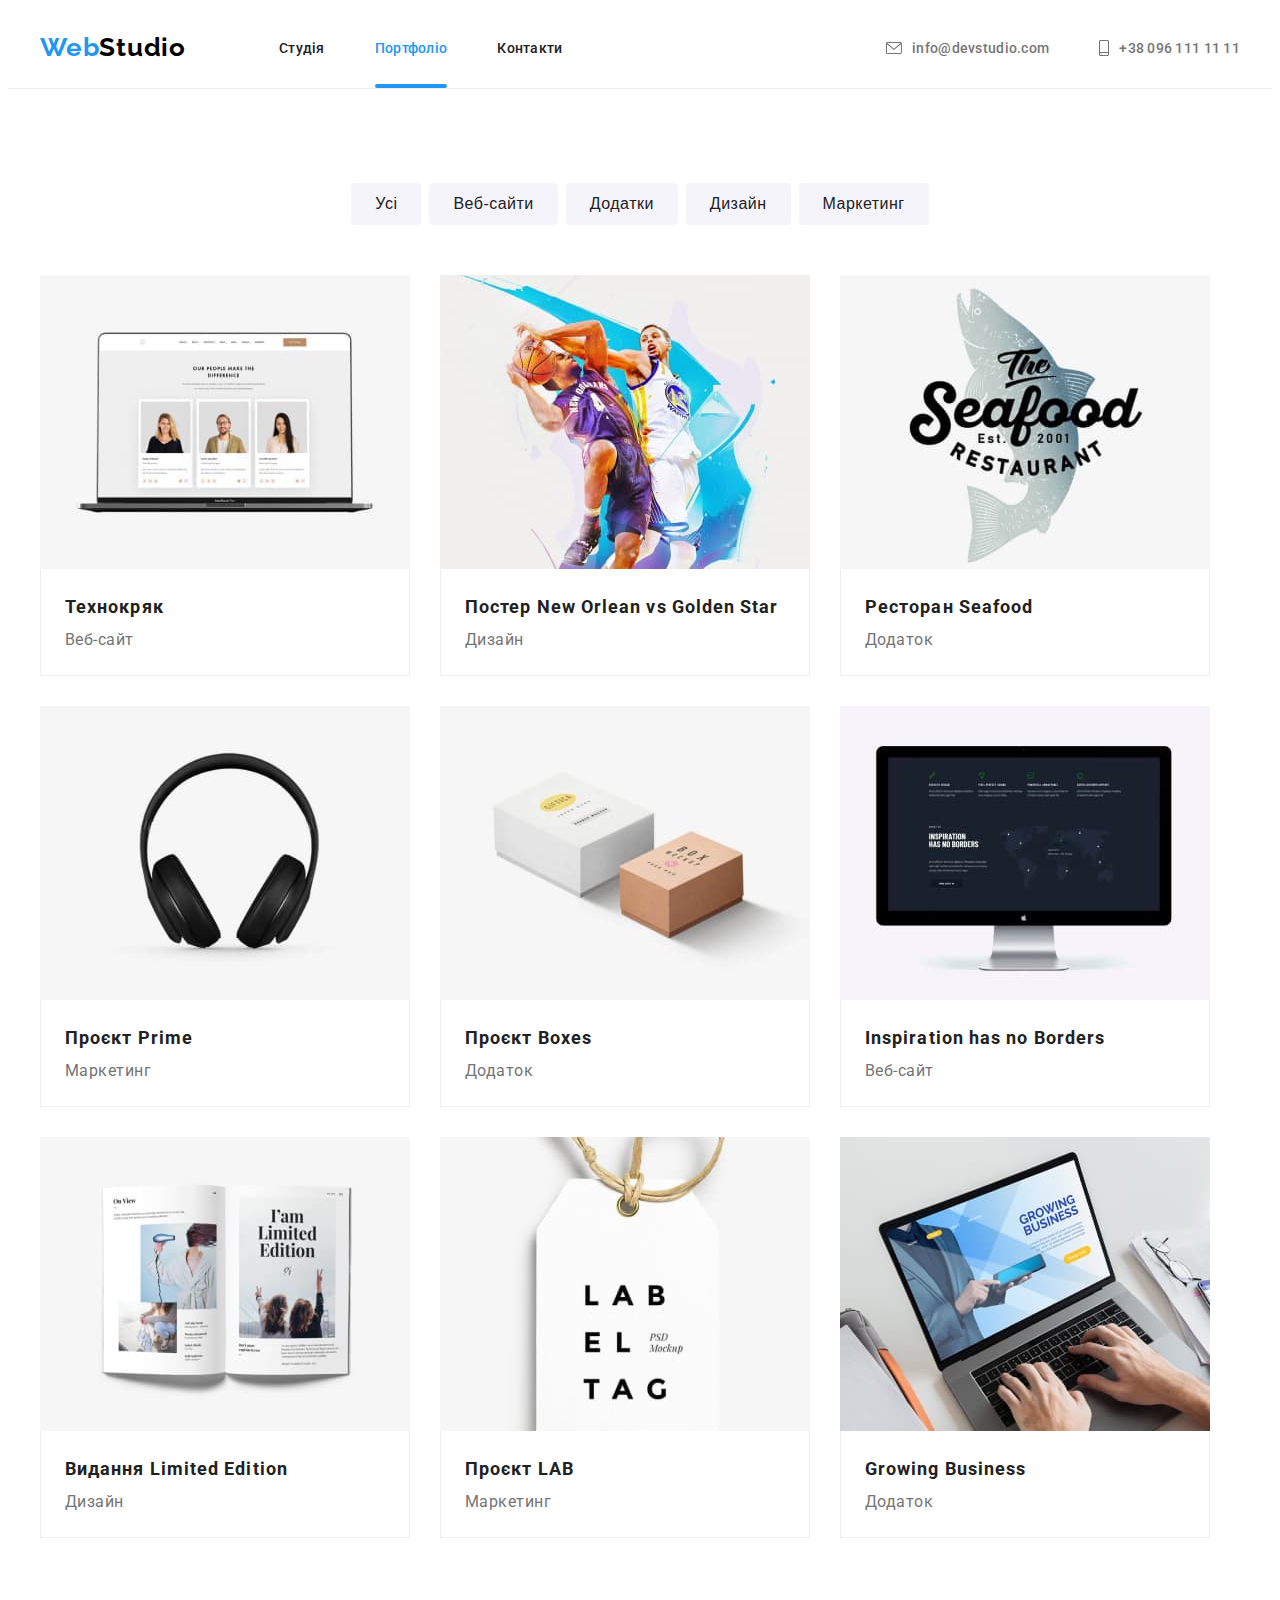
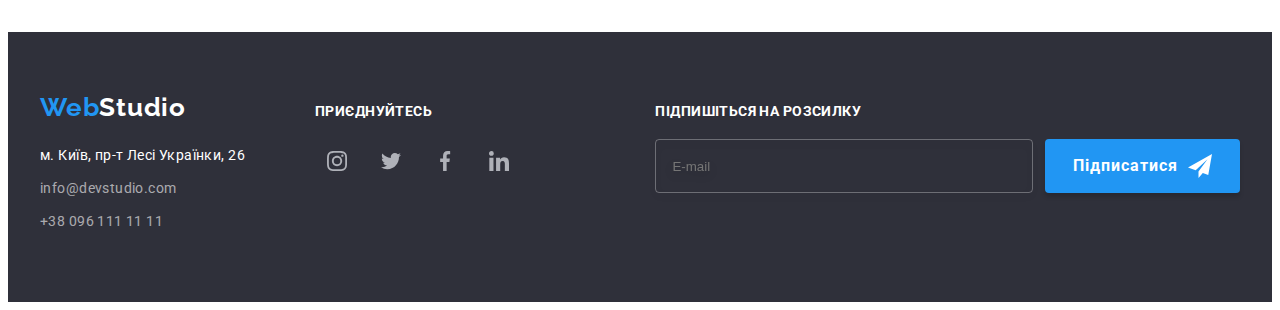
==== commit 5799d6d6: "add scss structure 1" ====
--- a/portfolio.html
+++ b/portfolio.html
@@ -200,78 +200,78 @@
     </main>
     <!-- -----FOOTER----- -->
      <footer class="footer">
-      <div class="container footer-group">
-        <div class="footer-contacts">
-          <a href="" class="logo-link link"><span class="logo-part">Web</span>Studio</a>
-          <address class="address">
+      <div class="container footer__group">
+        <div class="footer__contacts">
+          <a href="" class="logo__link link footer__logo"><span class="logo__part">Web</span>Studio</a>
+          <address class="footer-address">
             <a
               href="https://goo.gl/maps/qrhuLcH9iDoWpVt69"
-              class="address-link link"
+              class="footer-address__link link"
               target="_blank"
               rel="noreferrer noopener nofollow"
-              ><span class="adress-text">м. Київ, пр-т Лесі Українки, 26</span></a
+              ><span class="footer-address__text">м. Київ, пр-т Лесі Українки, 26</span></a
             >
-            <ul class="footer-auth-list list">
-              <li class="footer-auth-item">
-                <a href="mailto:info@devstudio.com" class="footer-mail link">info@devstudio.com</a>
+            <ul class="footer-auth__list list">
+              <li class="footer-auth__item">
+                <a href="mailto:info@devstudio.com" class="footer-auth__link link">info@devstudio.com</a>
               </li>
-              <li class="footer-auth-item">
-                <a href="tel:+380961111111" class="footer-tel link">+38 096 111 11 11</a>
+              <li class="footer-auth__item">
+                <a href="tel:+380961111111" class="footer-auth__link link">+38 096 111 11 11</a>
               </li>
             </ul>
           </address>
         </div>
         <div class="footer-socials">
-          <h3 class="footer-socials-text">приєднуйтесь</h3>
-          <ul class="team-social-list list">
-            <li class="team-social-item">
+          <h3 class="footer-socials__text">приєднуйтесь</h3>
+          <ul class="social-list list">
+            <li class="social-list__item">
               <a
                 href="https://www.instagram.com/"
-                class="team-social-link link"
+                class="social-list__link link"
                 target="_blank"
                 rel="noopener noreferrer nofollow"
                 aria-label="instagram"
               >
-                <svg class="team-social-icon" width="20px" height="20px">
+                <svg class="social-list__icon" width="20px" height="20px">
                   <use href="./images/icons/icons.svg#instagram"></use>
                 </svg>
               </a>
             </li>
-            <li class="team-social-item">
+            <li class="social-list__item">
               <a
                 href="https://twitter.com/"
-                class="team-social-link link"
+                class="social-list__link link"
                 target="_blank"
                 rel="noopener noreferrer nofollow"
                 aria-label="twitter"
               >
-                <svg class="team-social-icon" width="20px" height="20px">
+                <svg class="social-list__icon" width="20px" height="20px">
                   <use href="./images/icons/icons.svg#twitter"></use>
                 </svg>
               </a>
             </li>
-            <li class="team-social-item">
+            <li class="social-list__item">
               <a
                 href="https://www.facebook.com"
-                class="team-social-link link"
+                class="social-list__link link"
                 target="_blank"
                 rel="noopener noreferrer nofollow"
                 aria-label="facebook"
               >
-                <svg class="team-social-icon" width="20px" height="20px">
+                <svg class="social-list__icon" width="20px" height="20px">
                   <use href="./images/icons/icons.svg#facebook"></use>
                 </svg>
               </a>
             </li>
-            <li class="team-social-item">
+            <li class="social-list__item">
               <a
                 href="https://www.linkedin.com"
-                class="team-social-link link"
+                class="social-list__link link"
                 target="_blank"
                 rel="noopener noreferrer nofollow"
                 aria-label="linkedin"
               >
-                <svg class="team-social-icon" width="20px" height="20px">
+                <svg class="social-list__icon" width="20px" height="20px">
                   <use href="./images/icons/icons.svg#linkedin"></use>
                 </svg>
               </a>
@@ -280,12 +280,12 @@
         </div>
         <form class="footer-form" action="">
           <div class="footer-input">
-          <p class="footer-input-text">Підпишіться на розсилку</p>
-          <div class="footer-input-wrapper">
-            <input type="email" class="footer-input-field" placeholder="E-mail" />
-            <div class="footer-btn-wrapper">
+          <p class="footer-input__text">Підпишіться на розсилку</p>
+          <div class="footer-input__wrapper">
+            <input type="email" class="footer-input__field" placeholder="E-mail" />
+            <div class="footer-btn__wrapper">
               <button type="submit" class="footer-btn">
-                Підписатися<svg class="footer-input-icon" width="24px" height="24px">
+                Підписатися<svg class="footer-btn__icon" width="24px" height="24px">
                   <use href="./images/icons/icons.svg#letter-icon"></use>
                 </svg>
               </button>
--- a/css/main.min.css
+++ b/css/main.min.css
@@ -1 +1 @@
-.visually-hidden{position:absolute;width:1px;height:1px;margin:-1px;border:0;padding:0;white-space:nowrap;-webkit-clip-path:inset(100%);clip-path:inset(100%);clip:rect(0 0 0 0);overflow:hidden}.list{list-style:none;padding:0;margin:0}.link{text-decoration:none}img{display:block}h1,h2,h3,h4,h5,h6,p{margin:0}body{font-family:"Roboto",sans-serif}.container{width:1200px;padding:0 15px;margin:0 auto}.logo__link{font-family:"Raleway";font-weight:700;font-size:26px;line-height:1.1923076923;letter-spacing:.03em;color:#000}.logo__part{color:#2196f3}.header{border-bottom:1px solid #ececec}.header-container{display:-webkit-box;display:-ms-flexbox;display:flex;-webkit-box-align:center;-ms-flex-align:center;align-items:center}.header__logo{margin-right:93px;padding-top:24px;padding-bottom:25px}.nav__list{display:-webkit-box;display:-ms-flexbox;display:flex}.nav__item:not(:last-child){margin-right:50px}.nav__item{font-weight:500;font-size:14px;line-height:1.1428571429;letter-spacing:.02em}.nav__link{position:relative;display:inline-block;padding:32px 0;color:#212121;-webkit-transition-property:color;transition-property:color;-webkit-transition-duration:250ms;transition-duration:250ms;-webkit-transition-timing-function:cubic-bezier(0.4, 0, 0.2, 1);transition-timing-function:cubic-bezier(0.4, 0, 0.2, 1)}.nav__link--current{color:#2196f3}.nav__link--current::after{content:"";position:absolute;bottom:0px;display:block;width:100%;height:4px;background-color:#2196f3;border-radius:2px}.nav__link:hover,.nav__link:focus{color:#2196f3}.authoriz__list{display:-webkit-box;display:-ms-flexbox;display:flex;margin:0 0 0 auto}.authoriz__item{font-weight:500;font-size:14px;line-height:1.1428571429;letter-spacing:.02em}.authoriz__mail,.authoriz__tel+.authoriz__tel{margin-right:50px}.authoriz__mail,.authoriz__tel{display:-webkit-box;display:-ms-flexbox;display:flex;-webkit-box-align:center;-ms-flex-align:center;align-items:center;padding-top:32px;padding-bottom:32px;color:#757575;-webkit-transition-property:color;transition-property:color;-webkit-transition-duration:250ms;transition-duration:250ms;-webkit-transition-timing-function:cubic-bezier(0.4, 0, 0.2, 1);transition-timing-function:cubic-bezier(0.4, 0, 0.2, 1)}.authoriz__mail:focus,.authoriz__mail:hover,.authoriz__tel:focus,.authoriz__tel:hover{color:#2196f3}.authoriz__icon{margin-right:10px;fill:currentColor}.hero{background-color:#2f303a;background-image:-webkit-gradient(linear, left top, right top, from(rgba(47, 48, 58, 0.4)), to(rgba(47, 48, 58, 0.4))),url(../images/bg-hero.jpg);background-image:linear-gradient(to right, rgba(47, 48, 58, 0.4), rgba(47, 48, 58, 0.4)),url(../images/bg-hero.jpg);background-repeat:no-repeat;max-width:1600px;margin:0 auto}.hero .container{padding:200px 0}.hero__text{margin-bottom:30px;font-weight:900;font-size:44px;line-height:1.3636363636;text-align:center;letter-spacing:.06em;text-transform:uppercase;color:#fff}.hero__btn{display:block;margin:0 auto;padding:10px 32px;font-family:inherit;font-weight:700;font-size:16px;line-height:1.875;-webkit-box-align:center;-ms-flex-align:center;align-items:center;text-align:center;letter-spacing:.06em;color:#fff;background-color:#2196f3;-webkit-box-shadow:0px 4px 4px rgba(0,0,0,.15);box-shadow:0px 4px 4px rgba(0,0,0,.15);border-radius:4px;border-color:rgba(0,0,0,0);cursor:pointer}.hero__btn:active{background-color:#188ce8}.preference{padding:94px 0 118px}.preference__list{display:-webkit-box;display:-ms-flexbox;display:flex;gap:30px}.preference__item{width:270px}.preference__icon-thumb{display:-webkit-box;display:-ms-flexbox;display:flex;-webkit-box-align:center;-ms-flex-align:center;align-items:center;-webkit-box-pack:center;-ms-flex-pack:center;justify-content:center;width:270px;height:120px;margin-bottom:30px;background:#f5f4fa;border-radius:4px}.preference__subtitle{margin-bottom:10px;font-weight:700;font-size:14px;line-height:1.1428571429;letter-spacing:.03em;text-transform:uppercase;color:#212121}.preference__text{font-weight:400;font-size:14px;line-height:1.7142857143;letter-spacing:.03em;color:#757575}.work{padding-bottom:94px}.work__title{margin-bottom:50px;font-weight:700;font-size:36px;line-height:1.1666666667;text-align:center;letter-spacing:.03em;color:#212121}.work__list{display:-webkit-box;display:-ms-flexbox;display:flex;gap:30px}.work__item{position:relative}.work__text{position:absolute;bottom:0;display:-webkit-inline-box;display:-ms-inline-flexbox;display:inline-flex;-webkit-box-pack:center;-ms-flex-pack:center;justify-content:center;-webkit-box-align:center;-ms-flex-align:center;align-items:center;width:100%;height:70px;font-weight:700;font-size:14px;line-height:1.1428571429;text-align:center;letter-spacing:.03em;text-transform:uppercase;color:#fff;background:rgba(47,48,58,.8)}.team{padding:94px 0;background-color:#f5f4fa}.team__text-cont{background-color:#fff}.team__title{margin-bottom:50px;font-weight:700;font-size:36px;line-height:1.1666666667;text-align:center;letter-spacing:.03em;color:#212121}.team__subtitle{margin-bottom:10px;font-weight:500;font-size:16px;line-height:19px;text-align:center;letter-spacing:.03em;color:#212121}.team__list{display:-webkit-box;display:-ms-flexbox;display:flex;gap:30px}.team__item{-webkit-box-shadow:0px 1px 3px rgba(0,0,0,.12),0px 1px 1px rgba(0,0,0,.14),0px 2px 1px rgba(0,0,0,.2);box-shadow:0px 1px 3px rgba(0,0,0,.12),0px 1px 1px rgba(0,0,0,.14),0px 2px 1px rgba(0,0,0,.2);border-radius:0px 0px 4px 4px}.social-list{display:-webkit-box;display:-ms-flexbox;display:flex;-webkit-box-align:center;-ms-flex-align:center;align-items:center;-webkit-box-pack:center;-ms-flex-pack:center;justify-content:center;gap:10px}.team__social-link{display:-webkit-box;display:-ms-flexbox;display:flex;-webkit-box-align:center;-ms-flex-align:center;align-items:center;-webkit-box-pack:center;-ms-flex-pack:center;justify-content:center;width:44px;height:44px;border-radius:50%;color:#afb1b8;-webkit-transition-property:color,background-color;transition-property:color,background-color;-webkit-transition-duration:250ms;transition-duration:250ms;-webkit-transition-timing-function:cubic-bezier(0.4, 0, 0.2, 1);transition-timing-function:cubic-bezier(0.4, 0, 0.2, 1)}.team__social-icon{fill:currentColor}.team__social-link:hover,.team__social-link:focus{color:#fff;background-color:#2196f3}.team__text{display:block;font-weight:400px;margin-bottom:16px;font-size:16px;line-height:1.1875;text-align:center;letter-spacing:.03em;color:#757575}.team__text-cont{padding-top:30px;padding-bottom:30px}.clients{padding:94px 0}.clients__text{margin-bottom:50px;font-weight:700;font-size:36px;line-height:42px;text-align:center;letter-spacing:.03em;color:#212121}.clients__list{display:-webkit-box;display:-ms-flexbox;display:flex;-webkit-box-align:center;-ms-flex-align:center;align-items:center;-webkit-box-pack:center;-ms-flex-pack:center;justify-content:center;gap:30px}.clients__link{display:-webkit-box;display:-ms-flexbox;display:flex;-webkit-box-align:center;-ms-flex-align:center;align-items:center;-webkit-box-pack:center;-ms-flex-pack:center;justify-content:center;width:170px;height:92px;border:1px solid #afb1b8;border-radius:4px;cursor:pointer;color:#afb1b8;-webkit-transition-property:color,border-color;transition-property:color,border-color;-webkit-transition-duration:250ms;transition-duration:250ms;-webkit-transition-timing-function:cubic-bezier(0.4, 0, 0.2, 1);transition-timing-function:cubic-bezier(0.4, 0, 0.2, 1)}.clients__icon{fill:currentColor}.clients__link:hover,.clients__link:focus{color:#2196f3;border-color:#2196f3}.footer{padding:60px 0;background-color:#2f303a}.footer__group{display:-webkit-box;display:-ms-flexbox;display:flex;-webkit-box-align:baseline;-ms-flex-align:baseline;align-items:baseline}.footer__logo{display:block;margin-right:0px;margin-bottom:20px;padding:0;color:#fff}.footer-address__link{font-style:normal;color:#fff}.footer-address__text{display:block;margin-bottom:9px;font-weight:400;font-size:14px;line-height:1.7142857143;letter-spacing:.03em;color:#fff}.footer-auth__link{display:block;margin-bottom:9px;font-style:normal;font-weight:400;font-size:14px;line-height:1.7142857143;letter-spacing:.03em;color:rgba(255,255,255,.6)}.footer-socials__text{margin-bottom:20px;font-weight:700;font-size:14px;line-height:16px;letter-spacing:.03em;text-transform:uppercase;color:#fff}.footer-contacts{margin-right:70px}.footer .team__social-link{color:#fff;background-color:rgba(255,255,255,.1)}.footer-form{margin-left:auto}.footer-input{display:-webkit-box;display:-ms-flexbox;display:flex;-webkit-box-orient:vertical;-webkit-box-direction:normal;-ms-flex-direction:column;flex-direction:column}.footer-input__wrapper{display:-webkit-box;display:-ms-flexbox;display:flex}.footer-input__text{display:block;margin-bottom:20px;font-weight:700;font-size:14px;line-height:1.1428571429;letter-spacing:.03em;text-transform:uppercase;color:#fff}.footer-input__field{width:358px;height:50px;padding-left:16px;margin-right:12px;border:1px solid rgba(255,255,255,.3);-webkit-filter:drop-shadow(0px 4px 4px rgba(0, 0, 0, 0.15));filter:drop-shadow(0px 4px 4px rgba(0, 0, 0, 0.15));border-radius:4px;background-color:rgba(33,149,243,0);color:rgba(255,255,255,.6);-webkit-transition-property:border-color;transition-property:border-color;-webkit-transition-duration:250ms;transition-duration:250ms;-webkit-transition-timing-function:cubic-bezier(0.4, 0, 0.2, 1);transition-timing-function:cubic-bezier(0.4, 0, 0.2, 1)}.footer-input__field:focus{border-color:#2196f3}.footer-btn__wrapper{display:-webkit-box;display:-ms-flexbox;display:flex}.footer-btn{display:-webkit-box;display:-ms-flexbox;display:flex;gap:10px;-webkit-box-align:center;-ms-flex-align:center;align-items:center;font-weight:700;font-size:16px;line-height:1.875;padding:10px 28px;align-items:center;text-align:center;letter-spacing:.06em;color:#fff;background-color:#2196f3;-webkit-box-shadow:0px 4px 4px rgba(0,0,0,.15);box-shadow:0px 4px 4px rgba(0,0,0,.15);border-radius:4px;border:none;cursor:pointer}.footer-btn:active{background-color:var(--bg-btn-active)}.portfolio{padding:94px 0}.portfolio-btn-list{display:-webkit-box;display:-ms-flexbox;display:flex;-webkit-box-pack:center;-ms-flex-pack:center;justify-content:center;gap:8px;margin-bottom:50px}.portfolio-btn{padding:6px 22px;font-weight:500;font-size:16px;line-height:1.625;text-align:center;letter-spacing:.03em;color:#212121;background:#f5f4fa;border-color:rgba(0,0,0,0);border-radius:4px;cursor:pointer;-webkit-transition-property:color,background-color,-webkit-box-shadow;transition-property:color,background-color,-webkit-box-shadow;transition-property:color,background-color,box-shadow;transition-property:color,background-color,box-shadow,-webkit-box-shadow;-webkit-transition-duration:250ms;transition-duration:250ms;-webkit-transition-timing-function:cubic-bezier(0.4, 0, 0.2, 1);transition-timing-function:cubic-bezier(0.4, 0, 0.2, 1)}.portfolio-btn:hover,.portfolio-btn:focus{background-color:#188ce8;color:#fff;-webkit-box-shadow:0px 3px 1px rgba(0,0,0,.1),0px 1px 2px rgba(0,0,0,.08),0px 2px 2px rgba(0,0,0,.12);box-shadow:0px 3px 1px rgba(0,0,0,.1),0px 1px 2px rgba(0,0,0,.08),0px 2px 2px rgba(0,0,0,.12)}.portfolio-text-cont{padding:20px 24px;border-bottom:1px solid #eee;border-right:1px solid #eee;border-left:1px solid #eee}.portfolio-list{display:-webkit-box;display:-ms-flexbox;display:flex;-ms-flex-wrap:wrap;flex-wrap:wrap;gap:30px}.portfolio-item{background:#fff;width:370px;-webkit-transition-property:-webkit-box-shadow;transition-property:-webkit-box-shadow;transition-property:box-shadow;transition-property:box-shadow, -webkit-box-shadow;-webkit-transition-duration:250ms;transition-duration:250ms;-webkit-transition-timing-function:cubic-bezier(0.4, 0, 0.2, 1);transition-timing-function:cubic-bezier(0.4, 0, 0.2, 1)}.portfolio-item:hover{-webkit-box-shadow:0px 1px 1px rgba(0,0,0,.12),0px 4px 4px rgba(0,0,0,.06),1px 4px 6px rgba(0,0,0,.16);box-shadow:0px 1px 1px rgba(0,0,0,.12),0px 4px 4px rgba(0,0,0,.06),1px 4px 6px rgba(0,0,0,.16)}.portfolio-subtitle{font-weight:700;font-size:18px;line-height:2;letter-spacing:.06em;color:#212121}.portfolio-text{font-weight:400;font-size:16px;line-height:30px;letter-spacing:.03em;color:#757575}.overlay-thumb{position:relative;overflow:hidden}.overlay-text{position:absolute;top:0;left:0;height:100%;width:100%;font-weight:400;font-size:18px;line-height:1.5555555556;letter-spacing:.03em;padding:63px 24px;color:#fff;background-color:rgba(33,150,243,.9);-webkit-transform:translateY(100%);transform:translateY(100%);-webkit-transition-property:-webkit-transform;transition-property:-webkit-transform;transition-property:transform;transition-property:transform, -webkit-transform;-webkit-transition-duration:250ms;transition-duration:250ms;-webkit-transition-timing-function:cubic-bezier(0.4, 0, 0.2, 1);transition-timing-function:cubic-bezier(0.4, 0, 0.2, 1)}.portfolio-item:hover .overlay-text{-webkit-transform:translateY(0%);transform:translateY(0%)}.backdrop{position:fixed;top:0;left:0;width:100%;height:100%;background-color:rgba(0,0,0,.2);opacity:1;-webkit-transition:opacity 250ms cubic-bezier(0.4, 0, 0.2, 1);transition:opacity 250ms cubic-bezier(0.4, 0, 0.2, 1)}.backdrop.is-hidden{opacity:0;visibility:hidden;pointer-events:none}.modal{position:absolute;top:50%;left:50%;width:528px;min-height:581px;background:#fff;-webkit-box-shadow:0px 1px 3px rgba(0,0,0,.12),0px 1px 1px rgba(0,0,0,.14),0px 2px 1px rgba(0,0,0,.2);box-shadow:0px 1px 3px rgba(0,0,0,.12),0px 1px 1px rgba(0,0,0,.14),0px 2px 1px rgba(0,0,0,.2);border-radius:4px;-webkit-transform:translate(-50%, -50%) scale(1);transform:translate(-50%, -50%) scale(1);-webkit-transition:-webkit-transform 250ms cubic-bezier(0.4, 0, 0.2, 1);transition:-webkit-transform 250ms cubic-bezier(0.4, 0, 0.2, 1);transition:transform 250ms cubic-bezier(0.4, 0, 0.2, 1);transition:transform 250ms cubic-bezier(0.4, 0, 0.2, 1), -webkit-transform 250ms cubic-bezier(0.4, 0, 0.2, 1)}.modal-btn{position:absolute;top:8px;right:8px;width:30px;height:30px;margin:0;padding:0;background-color:#fff;border:1px solid rgba(0,0,0,.1);border-radius:50%;display:-webkit-box;display:-ms-flexbox;display:flex;-webkit-box-pack:center;-ms-flex-pack:center;justify-content:center;-webkit-box-align:center;-ms-flex-align:center;align-items:center;cursor:pointer}.modal-icon-close{-webkit-transition-property:fill;transition-property:fill;-webkit-transition-duration:250ms;transition-duration:250ms;-webkit-transition-timing-function:cubic-bezier(0.4, 0, 0.2, 1);transition-timing-function:cubic-bezier(0.4, 0, 0.2, 1)}.modal-btn:hover .modal-icon-close{fill:var(--accent-text)}.modal-form{padding-left:41px;padding-right:39px}.form-text{padding-top:40px;margin-bottom:12px;font-weight:700;font-size:20px;line-height:23px;text-align:center;letter-spacing:.03em;color:#212121}.f-label{display:inline-block;font-weight:400;font-size:12px;line-height:14px;margin-bottom:4px;letter-spacing:.01em;color:#757575}.f-input-wrapper{position:relative;margin-bottom:10px;display:-webkit-box;display:-ms-flexbox;display:flex;-webkit-box-orient:vertical;-webkit-box-direction:reverse;-ms-flex-direction:column-reverse;flex-direction:column-reverse}.f-input{width:448px;height:40px;padding-left:42px;padding-right:15px;border:1px solid rgba(33,33,33,.2);border-radius:4px;-webkit-transition-property:border-color,outline;transition-property:border-color,outline;-webkit-transition-duration:250ms;transition-duration:250ms;-webkit-transition-timing-function:cubic-bezier(0.4, 0, 0.2, 1);transition-timing-function:cubic-bezier(0.4, 0, 0.2, 1)}.f-input:focus,.f-input-area:focus{border-color:var(--accent-text);outline:none}.f-input-icon{position:absolute;top:50%;left:12px;-webkit-transform:translateY(-50%);transform:translateY(-50%)}.f-input:focus+.f-input-icon{fill:var(--accent-text)}.f-input-area{width:448px;height:120px;resize:none;border:1px solid rgba(33,33,33,.2);border-radius:4px;padding:12px 16px;margin-bottom:20px;-webkit-transition-property:border-color,outline;transition-property:border-color,outline;-webkit-transition-duration:250ms;transition-duration:250ms;-webkit-transition-timing-function:cubic-bezier(0.4, 0, 0.2, 1);transition-timing-function:cubic-bezier(0.4, 0, 0.2, 1)}.f-input-area::-webkit-input-placeholder{font-weight:400;font-size:12px;line-height:14px;letter-spacing:.01em;color:rgba(117,117,117,.5)}.f-input-area::-moz-placeholder{font-weight:400;font-size:12px;line-height:14px;letter-spacing:.01em;color:rgba(117,117,117,.5)}.f-input-area:-ms-input-placeholder{font-weight:400;font-size:12px;line-height:14px;letter-spacing:.01em;color:rgba(117,117,117,.5)}.f-input-area::-ms-input-placeholder{font-weight:400;font-size:12px;line-height:14px;letter-spacing:.01em;color:rgba(117,117,117,.5)}.f-input-area::placeholder{font-weight:400;font-size:12px;line-height:14px;letter-spacing:.01em;color:rgba(117,117,117,.5)}.f-checkbox{-webkit-appearance:none;-moz-appearance:none;appearance:none;display:inline-block;width:16px;height:15px;border:1.8px solid;border-color:var(--dark-text);border-radius:2px}.f-checkbox:checked{border-color:var(--accent-text);background-color:var(--accent-text);background-image:url("data:image/svg+xml,%3Csvg width='16' height='15' viewBox='0 0 16 15' fill='none' xmlns='http://www.w3.org/2000/svg'%3E%3Crect width='16' height='15' rx='2'/%3E%3Cpath d='M3.95703 7.75166L3.88825 7.68604L3.81923 7.75141L2.93123 8.59258L2.85486 8.66492L2.93097 8.73753L6.42671 12.0724L6.49574 12.1382L6.56476 12.0724L14.069 4.91352L14.1449 4.84116L14.069 4.76881L13.1873 3.92764L13.1183 3.86183L13.0493 3.92761L6.49577 10.1735L3.95703 7.75166Z' fill='white' stroke='white' stroke-width='0.2'/%3E%3C/svg%3E");background-size:cover}.f-checkbox-text{font-weight:400;font-size:14px;line-height:24px;letter-spacing:.03em;color:#757575}.f-checkbox-link{font-weight:400;font-size:14px;line-height:24px;letter-spacing:.03em;-webkit-text-decoration-line:underline;text-decoration-line:underline;color:#2196f3}.f-licence{display:-webkit-box;display:-ms-flexbox;display:flex;gap:7px;-webkit-box-align:center;-ms-flex-align:center;align-items:center;margin-bottom:30px;-webkit-box-pack:center;-ms-flex-pack:center;justify-content:center}.f-btn{display:-webkit-box;display:-ms-flexbox;display:flex;-webkit-box-align:center;-ms-flex-align:center;align-items:center;padding:10px 52px;margin-left:auto;margin-right:auto;font-family:"Roboto";font-style:normal;font-weight:700;font-size:16px;line-height:1.875;text-align:center;letter-spacing:.06em;color:#fff;background-color:#2196f3;-webkit-box-shadow:0px 4px 4px rgba(0,0,0,.15);box-shadow:0px 4px 4px rgba(0,0,0,.15);border-radius:4px;border:none;cursor:pointer;margin-bottom:50px}/*# sourceMappingURL=main.min.css.map */+.visually-hidden{position:absolute;width:1px;height:1px;margin:-1px;border:0;padding:0;white-space:nowrap;-webkit-clip-path:inset(100%);clip-path:inset(100%);clip:rect(0 0 0 0);overflow:hidden}.list{list-style:none;padding:0;margin:0}.link{text-decoration:none}img{display:block}h1,h2,h3,h4,h5,h6,p{margin:0}body{font-family:"Roboto",sans-serif}.container{width:1200px;padding:0 15px;margin:0 auto}.logo__link{font-family:"Raleway";font-weight:700;font-size:26px;line-height:1.1923076923;letter-spacing:.03em;color:#000}.logo__part{color:#2196f3}.btn,.f-btn,.footer-btn,.hero__btn{display:block;font-family:inherit;-webkit-box-align:center;-ms-flex-align:center;align-items:center;text-align:center;color:#fff;font-weight:700;font-size:16px;line-height:1.875;letter-spacing:.06em;background-color:#2196f3;-webkit-box-shadow:0px 4px 4px rgba(0,0,0,.15);box-shadow:0px 4px 4px rgba(0,0,0,.15);border-radius:4px;border-color:rgba(0,0,0,0);border:none;cursor:pointer}.btn:active,.f-btn:active,.footer-btn:active,.hero__btn:active{background-color:#188ce8}.social-list{display:-webkit-box;display:-ms-flexbox;display:flex;-webkit-box-align:center;-ms-flex-align:center;align-items:center;-webkit-box-pack:center;-ms-flex-pack:center;justify-content:center;gap:10px}.social-list__link{display:-webkit-box;display:-ms-flexbox;display:flex;-webkit-box-align:center;-ms-flex-align:center;align-items:center;-webkit-box-pack:center;-ms-flex-pack:center;justify-content:center;width:44px;height:44px;border-radius:50%;color:#afb1b8;-webkit-transition-property:color,background-color;transition-property:color,background-color;-webkit-transition-duration:250ms;transition-duration:250ms;-webkit-transition-timing-function:cubic-bezier(0.4, 0, 0.2, 1);transition-timing-function:cubic-bezier(0.4, 0, 0.2, 1)}.social-list__icon{fill:currentColor}.social-list__link:hover,.social-list__link:focus{color:#fff;background-color:#2196f3}.header{border-bottom:1px solid #ececec}.header-container{display:-webkit-box;display:-ms-flexbox;display:flex;-webkit-box-align:center;-ms-flex-align:center;align-items:center}.header__logo{margin-right:93px;padding-top:24px;padding-bottom:25px}.nav__list{display:-webkit-box;display:-ms-flexbox;display:flex}.nav__item:not(:last-child){margin-right:50px}.nav__item{font-weight:500;font-size:14px;line-height:1.1428571429;letter-spacing:.02em}.nav__link{position:relative;display:inline-block;padding:32px 0;color:#212121;-webkit-transition-property:color;transition-property:color;-webkit-transition-duration:250ms;transition-duration:250ms;-webkit-transition-timing-function:cubic-bezier(0.4, 0, 0.2, 1);transition-timing-function:cubic-bezier(0.4, 0, 0.2, 1)}.nav__link--current{color:#2196f3}.nav__link--current::after{content:"";position:absolute;bottom:0px;display:block;width:100%;height:4px;background-color:#2196f3;border-radius:2px}.nav__link:hover,.nav__link:focus{color:#2196f3}.authoriz__list{display:-webkit-box;display:-ms-flexbox;display:flex;margin:0 0 0 auto}.authoriz__item{font-weight:500;font-size:14px;line-height:1.1428571429;letter-spacing:.02em}.authoriz__mail,.authoriz__tel+.authoriz__tel{margin-right:50px}.authoriz__mail,.authoriz__tel{display:-webkit-box;display:-ms-flexbox;display:flex;-webkit-box-align:center;-ms-flex-align:center;align-items:center;padding-top:32px;padding-bottom:32px;color:#757575;-webkit-transition-property:color;transition-property:color;-webkit-transition-duration:250ms;transition-duration:250ms;-webkit-transition-timing-function:cubic-bezier(0.4, 0, 0.2, 1);transition-timing-function:cubic-bezier(0.4, 0, 0.2, 1)}.authoriz__mail:focus,.authoriz__mail:hover,.authoriz__tel:focus,.authoriz__tel:hover{color:#2196f3}.authoriz__icon{margin-right:10px;fill:currentColor}.hero{background-color:#2f303a;background-image:-webkit-gradient(linear, left top, right top, from(rgba(47, 48, 58, 0.4)), to(rgba(47, 48, 58, 0.4))),url(../images/bg-hero.jpg);background-image:linear-gradient(to right, rgba(47, 48, 58, 0.4), rgba(47, 48, 58, 0.4)),url(../images/bg-hero.jpg);background-repeat:no-repeat;max-width:1600px;margin:0 auto}.hero .container{padding:200px 0}.hero__text{margin-bottom:30px;font-weight:900;font-size:44px;line-height:1.3636363636;text-align:center;letter-spacing:.06em;text-transform:uppercase;color:#fff}.hero__btn{padding:10px 32px;margin:0 auto}.preference{padding:94px 0 118px}.preference__list{display:-webkit-box;display:-ms-flexbox;display:flex;gap:30px}.preference__item{width:270px}.preference__icon-thumb{display:-webkit-box;display:-ms-flexbox;display:flex;-webkit-box-align:center;-ms-flex-align:center;align-items:center;-webkit-box-pack:center;-ms-flex-pack:center;justify-content:center;width:270px;height:120px;margin-bottom:30px;background:#f5f4fa;border-radius:4px}.preference__subtitle{margin-bottom:10px;font-weight:700;font-size:14px;line-height:1.1428571429;letter-spacing:.03em;text-transform:uppercase;color:#212121}.preference__text{font-weight:400;font-size:14px;line-height:1.7142857143;letter-spacing:.03em;color:#757575}.work{padding-bottom:94px}.work__title{margin-bottom:50px;font-weight:700;font-size:36px;line-height:1.1666666667;text-align:center;letter-spacing:.03em;color:#212121}.work__list{display:-webkit-box;display:-ms-flexbox;display:flex;gap:30px}.work__item{position:relative}.work__text{position:absolute;bottom:0;display:-webkit-inline-box;display:-ms-inline-flexbox;display:inline-flex;-webkit-box-pack:center;-ms-flex-pack:center;justify-content:center;-webkit-box-align:center;-ms-flex-align:center;align-items:center;width:100%;height:70px;font-weight:700;font-size:14px;line-height:1.1428571429;text-align:center;letter-spacing:.03em;text-transform:uppercase;color:#fff;background:rgba(47,48,58,.8)}.team{padding:94px 0;background-color:#f5f4fa}.team__text-cont{background-color:#fff}.team__title{margin-bottom:50px;font-weight:700;font-size:36px;line-height:1.1666666667;text-align:center;letter-spacing:.03em;color:#212121}.team__subtitle{margin-bottom:10px;font-weight:500;font-size:16px;line-height:19px;text-align:center;letter-spacing:.03em;color:#212121}.team__list{display:-webkit-box;display:-ms-flexbox;display:flex;gap:30px}.team__item{-webkit-box-shadow:0px 1px 3px rgba(0,0,0,.12),0px 1px 1px rgba(0,0,0,.14),0px 2px 1px rgba(0,0,0,.2);box-shadow:0px 1px 3px rgba(0,0,0,.12),0px 1px 1px rgba(0,0,0,.14),0px 2px 1px rgba(0,0,0,.2);border-radius:0px 0px 4px 4px}.team__text{display:block;font-weight:400px;margin-bottom:16px;font-size:16px;line-height:1.1875;text-align:center;letter-spacing:.03em;color:#757575}.team__text-cont{padding-top:30px;padding-bottom:30px}.clients{padding:94px 0}.clients__text{margin-bottom:50px;font-weight:700;font-size:36px;line-height:42px;text-align:center;letter-spacing:.03em;color:#212121}.clients__list{display:-webkit-box;display:-ms-flexbox;display:flex;-webkit-box-align:center;-ms-flex-align:center;align-items:center;-webkit-box-pack:center;-ms-flex-pack:center;justify-content:center;gap:30px}.clients__link{display:-webkit-box;display:-ms-flexbox;display:flex;-webkit-box-align:center;-ms-flex-align:center;align-items:center;-webkit-box-pack:center;-ms-flex-pack:center;justify-content:center;width:170px;height:92px;border:1px solid #afb1b8;border-radius:4px;cursor:pointer;color:#afb1b8;-webkit-transition-property:color,border-color;transition-property:color,border-color;-webkit-transition-duration:250ms;transition-duration:250ms;-webkit-transition-timing-function:cubic-bezier(0.4, 0, 0.2, 1);transition-timing-function:cubic-bezier(0.4, 0, 0.2, 1)}.clients__icon{fill:currentColor}.clients__link:hover,.clients__link:focus{color:#2196f3;border-color:#2196f3}.footer{padding:60px 0;background-color:#2f303a}.footer__group{display:-webkit-box;display:-ms-flexbox;display:flex;-webkit-box-align:baseline;-ms-flex-align:baseline;align-items:baseline}.footer__logo{display:block;margin-right:0px;margin-bottom:20px;padding:0;color:#fff}.footer-address__link{font-style:normal;color:#fff}.footer-address__text{display:block;margin-bottom:9px;font-weight:400;font-size:14px;line-height:1.7142857143;letter-spacing:.03em;color:#fff}.footer-auth__link{display:block;margin-bottom:9px;font-style:normal;font-weight:400;font-size:14px;line-height:1.7142857143;letter-spacing:.03em;color:rgba(255,255,255,.6)}.footer-socials__text{margin-bottom:20px;font-weight:700;font-size:14px;line-height:16px;letter-spacing:.03em;text-transform:uppercase;color:#fff}.footer__contacts{margin-right:70px}.footer .team__social-link{color:#fff;background-color:rgba(255,255,255,.1)}.footer-form{margin-left:auto}.footer-input{display:-webkit-box;display:-ms-flexbox;display:flex;-webkit-box-orient:vertical;-webkit-box-direction:normal;-ms-flex-direction:column;flex-direction:column}.footer-input__wrapper{display:-webkit-box;display:-ms-flexbox;display:flex}.footer-input__text{display:block;margin-bottom:20px;font-weight:700;font-size:14px;line-height:1.1428571429;letter-spacing:.03em;text-transform:uppercase;color:#fff}.footer-input__field{width:358px;height:50px;padding-left:16px;margin-right:12px;border:1px solid rgba(255,255,255,.3);-webkit-filter:drop-shadow(0px 4px 4px rgba(0, 0, 0, 0.15));filter:drop-shadow(0px 4px 4px rgba(0, 0, 0, 0.15));border-radius:4px;background-color:rgba(33,149,243,0);color:rgba(255,255,255,.6);-webkit-transition-property:border-color;transition-property:border-color;-webkit-transition-duration:250ms;transition-duration:250ms;-webkit-transition-timing-function:cubic-bezier(0.4, 0, 0.2, 1);transition-timing-function:cubic-bezier(0.4, 0, 0.2, 1)}.footer-input__field:focus{border-color:#2196f3}.footer-btn__wrapper{display:-webkit-box;display:-ms-flexbox;display:flex}.footer-btn{display:-webkit-box;display:-ms-flexbox;display:flex;gap:10px;padding:10px 28px}.portfolio{padding:94px 0}.portfolio-btn-list{display:-webkit-box;display:-ms-flexbox;display:flex;-webkit-box-pack:center;-ms-flex-pack:center;justify-content:center;gap:8px;margin-bottom:50px}.portfolio-btn{padding:6px 22px;font-weight:500;font-size:16px;line-height:1.625;text-align:center;letter-spacing:.03em;color:#212121;background:#f5f4fa;border-color:rgba(0,0,0,0);border-radius:4px;cursor:pointer;-webkit-transition-property:color,background-color,-webkit-box-shadow;transition-property:color,background-color,-webkit-box-shadow;transition-property:color,background-color,box-shadow;transition-property:color,background-color,box-shadow,-webkit-box-shadow;-webkit-transition-duration:250ms;transition-duration:250ms;-webkit-transition-timing-function:cubic-bezier(0.4, 0, 0.2, 1);transition-timing-function:cubic-bezier(0.4, 0, 0.2, 1)}.portfolio-btn:hover,.portfolio-btn:focus{background-color:#188ce8;color:#fff;-webkit-box-shadow:0px 3px 1px rgba(0,0,0,.1),0px 1px 2px rgba(0,0,0,.08),0px 2px 2px rgba(0,0,0,.12);box-shadow:0px 3px 1px rgba(0,0,0,.1),0px 1px 2px rgba(0,0,0,.08),0px 2px 2px rgba(0,0,0,.12)}.portfolio-text-cont{padding:20px 24px;border-bottom:1px solid #eee;border-right:1px solid #eee;border-left:1px solid #eee}.portfolio-list{display:-webkit-box;display:-ms-flexbox;display:flex;-ms-flex-wrap:wrap;flex-wrap:wrap;gap:30px}.portfolio-item{background:#fff;width:370px;-webkit-transition-property:-webkit-box-shadow;transition-property:-webkit-box-shadow;transition-property:box-shadow;transition-property:box-shadow, -webkit-box-shadow;-webkit-transition-duration:250ms;transition-duration:250ms;-webkit-transition-timing-function:cubic-bezier(0.4, 0, 0.2, 1);transition-timing-function:cubic-bezier(0.4, 0, 0.2, 1)}.portfolio-item:hover{-webkit-box-shadow:0px 1px 1px rgba(0,0,0,.12),0px 4px 4px rgba(0,0,0,.06),1px 4px 6px rgba(0,0,0,.16);box-shadow:0px 1px 1px rgba(0,0,0,.12),0px 4px 4px rgba(0,0,0,.06),1px 4px 6px rgba(0,0,0,.16)}.portfolio-subtitle{font-weight:700;font-size:18px;line-height:2;letter-spacing:.06em;color:#212121}.portfolio-text{font-weight:400;font-size:16px;line-height:30px;letter-spacing:.03em;color:#757575}.overlay-thumb{position:relative;overflow:hidden}.overlay-text{position:absolute;top:0;left:0;height:100%;width:100%;font-weight:400;font-size:18px;line-height:1.5555555556;letter-spacing:.03em;padding:63px 24px;color:#fff;background-color:rgba(33,150,243,.9);-webkit-transform:translateY(100%);transform:translateY(100%);-webkit-transition-property:-webkit-transform;transition-property:-webkit-transform;transition-property:transform;transition-property:transform, -webkit-transform;-webkit-transition-duration:250ms;transition-duration:250ms;-webkit-transition-timing-function:cubic-bezier(0.4, 0, 0.2, 1);transition-timing-function:cubic-bezier(0.4, 0, 0.2, 1)}.portfolio-item:hover .overlay-text{-webkit-transform:translateY(0%);transform:translateY(0%)}.backdrop{position:fixed;top:0;left:0;width:100%;height:100%;background-color:rgba(0,0,0,.2);opacity:1;-webkit-transition:opacity 250ms cubic-bezier(0.4, 0, 0.2, 1);transition:opacity 250ms cubic-bezier(0.4, 0, 0.2, 1)}.backdrop.is-hidden{opacity:0;visibility:hidden;pointer-events:none}.modal{position:absolute;top:50%;left:50%;width:528px;min-height:581px;background:#fff;-webkit-box-shadow:0px 1px 3px rgba(0,0,0,.12),0px 1px 1px rgba(0,0,0,.14),0px 2px 1px rgba(0,0,0,.2);box-shadow:0px 1px 3px rgba(0,0,0,.12),0px 1px 1px rgba(0,0,0,.14),0px 2px 1px rgba(0,0,0,.2);border-radius:4px;-webkit-transform:translate(-50%, -50%) scale(1);transform:translate(-50%, -50%) scale(1);-webkit-transition:-webkit-transform 250ms cubic-bezier(0.4, 0, 0.2, 1);transition:-webkit-transform 250ms cubic-bezier(0.4, 0, 0.2, 1);transition:transform 250ms cubic-bezier(0.4, 0, 0.2, 1);transition:transform 250ms cubic-bezier(0.4, 0, 0.2, 1), -webkit-transform 250ms cubic-bezier(0.4, 0, 0.2, 1)}.modal-btn{position:absolute;top:8px;right:8px;width:30px;height:30px;margin:0;padding:0;background-color:#fff;border:1px solid rgba(0,0,0,.1);border-radius:50%;display:-webkit-box;display:-ms-flexbox;display:flex;-webkit-box-pack:center;-ms-flex-pack:center;justify-content:center;-webkit-box-align:center;-ms-flex-align:center;align-items:center;cursor:pointer}.modal-icon-close{-webkit-transition-property:fill;transition-property:fill;-webkit-transition-duration:250ms;transition-duration:250ms;-webkit-transition-timing-function:cubic-bezier(0.4, 0, 0.2, 1);transition-timing-function:cubic-bezier(0.4, 0, 0.2, 1)}.modal-btn:hover .modal-icon-close{fill:var(--accent-text)}.modal-form{padding-left:41px;padding-right:39px}.form-text{padding-top:40px;margin-bottom:12px;font-weight:700;font-size:20px;line-height:23px;text-align:center;letter-spacing:.03em;color:#212121}.f-label{display:inline-block;font-weight:400;font-size:12px;line-height:14px;margin-bottom:4px;letter-spacing:.01em;color:#757575}.f-input-wrapper{position:relative;margin-bottom:10px;display:-webkit-box;display:-ms-flexbox;display:flex;-webkit-box-orient:vertical;-webkit-box-direction:reverse;-ms-flex-direction:column-reverse;flex-direction:column-reverse}.f-input{width:448px;height:40px;padding-left:42px;padding-right:15px;border:1px solid rgba(33,33,33,.2);border-radius:4px;-webkit-transition-property:border-color,outline;transition-property:border-color,outline;-webkit-transition-duration:250ms;transition-duration:250ms;-webkit-transition-timing-function:cubic-bezier(0.4, 0, 0.2, 1);transition-timing-function:cubic-bezier(0.4, 0, 0.2, 1)}.f-input:focus,.f-input-area:focus{border-color:#2196f3;outline:none}.f-input-icon{position:absolute;top:50%;left:12px;-webkit-transform:translateY(-50%);transform:translateY(-50%)}.f-input:focus+.f-input-icon{fill:#2196f3}.f-input-area{width:448px;height:120px;resize:none;border:1px solid rgba(33,33,33,.2);border-radius:4px;padding:12px 16px;margin-bottom:20px;-webkit-transition-property:border-color,outline;transition-property:border-color,outline;-webkit-transition-duration:250ms;transition-duration:250ms;-webkit-transition-timing-function:cubic-bezier(0.4, 0, 0.2, 1);transition-timing-function:cubic-bezier(0.4, 0, 0.2, 1)}.f-input-area::-webkit-input-placeholder{font-weight:400;font-size:12px;line-height:14px;letter-spacing:.01em;color:rgba(117,117,117,.5)}.f-input-area::-moz-placeholder{font-weight:400;font-size:12px;line-height:14px;letter-spacing:.01em;color:rgba(117,117,117,.5)}.f-input-area:-ms-input-placeholder{font-weight:400;font-size:12px;line-height:14px;letter-spacing:.01em;color:rgba(117,117,117,.5)}.f-input-area::-ms-input-placeholder{font-weight:400;font-size:12px;line-height:14px;letter-spacing:.01em;color:rgba(117,117,117,.5)}.f-input-area::placeholder{font-weight:400;font-size:12px;line-height:14px;letter-spacing:.01em;color:rgba(117,117,117,.5)}.f-checkbox{-webkit-appearance:none;-moz-appearance:none;appearance:none;display:inline-block;width:16px;height:15px;border:1.8px solid;border-color:#000;border-radius:2px}.f-checkbox:checked{border-color:#2196f3;background-color:#2196f3;background-image:url("data:image/svg+xml,%3Csvg width='16' height='15' viewBox='0 0 16 15' fill='none' xmlns='http://www.w3.org/2000/svg'%3E%3Crect width='16' height='15' rx='2'/%3E%3Cpath d='M3.95703 7.75166L3.88825 7.68604L3.81923 7.75141L2.93123 8.59258L2.85486 8.66492L2.93097 8.73753L6.42671 12.0724L6.49574 12.1382L6.56476 12.0724L14.069 4.91352L14.1449 4.84116L14.069 4.76881L13.1873 3.92764L13.1183 3.86183L13.0493 3.92761L6.49577 10.1735L3.95703 7.75166Z' fill='white' stroke='white' stroke-width='0.2'/%3E%3C/svg%3E");background-size:cover}.f-checkbox-text{font-weight:400;font-size:14px;line-height:24px;letter-spacing:.03em;color:#757575}.f-checkbox-link{font-weight:400;font-size:14px;line-height:24px;letter-spacing:.03em;-webkit-text-decoration-line:underline;text-decoration-line:underline;color:#2196f3}.f-licence{display:-webkit-box;display:-ms-flexbox;display:flex;gap:7px;-webkit-box-align:center;-ms-flex-align:center;align-items:center;margin-bottom:30px;-webkit-box-pack:center;-ms-flex-pack:center;justify-content:center}.f-btn{padding:10px 52px;margin-left:auto;margin-right:auto;margin-bottom:50px}/*# sourceMappingURL=main.min.css.map */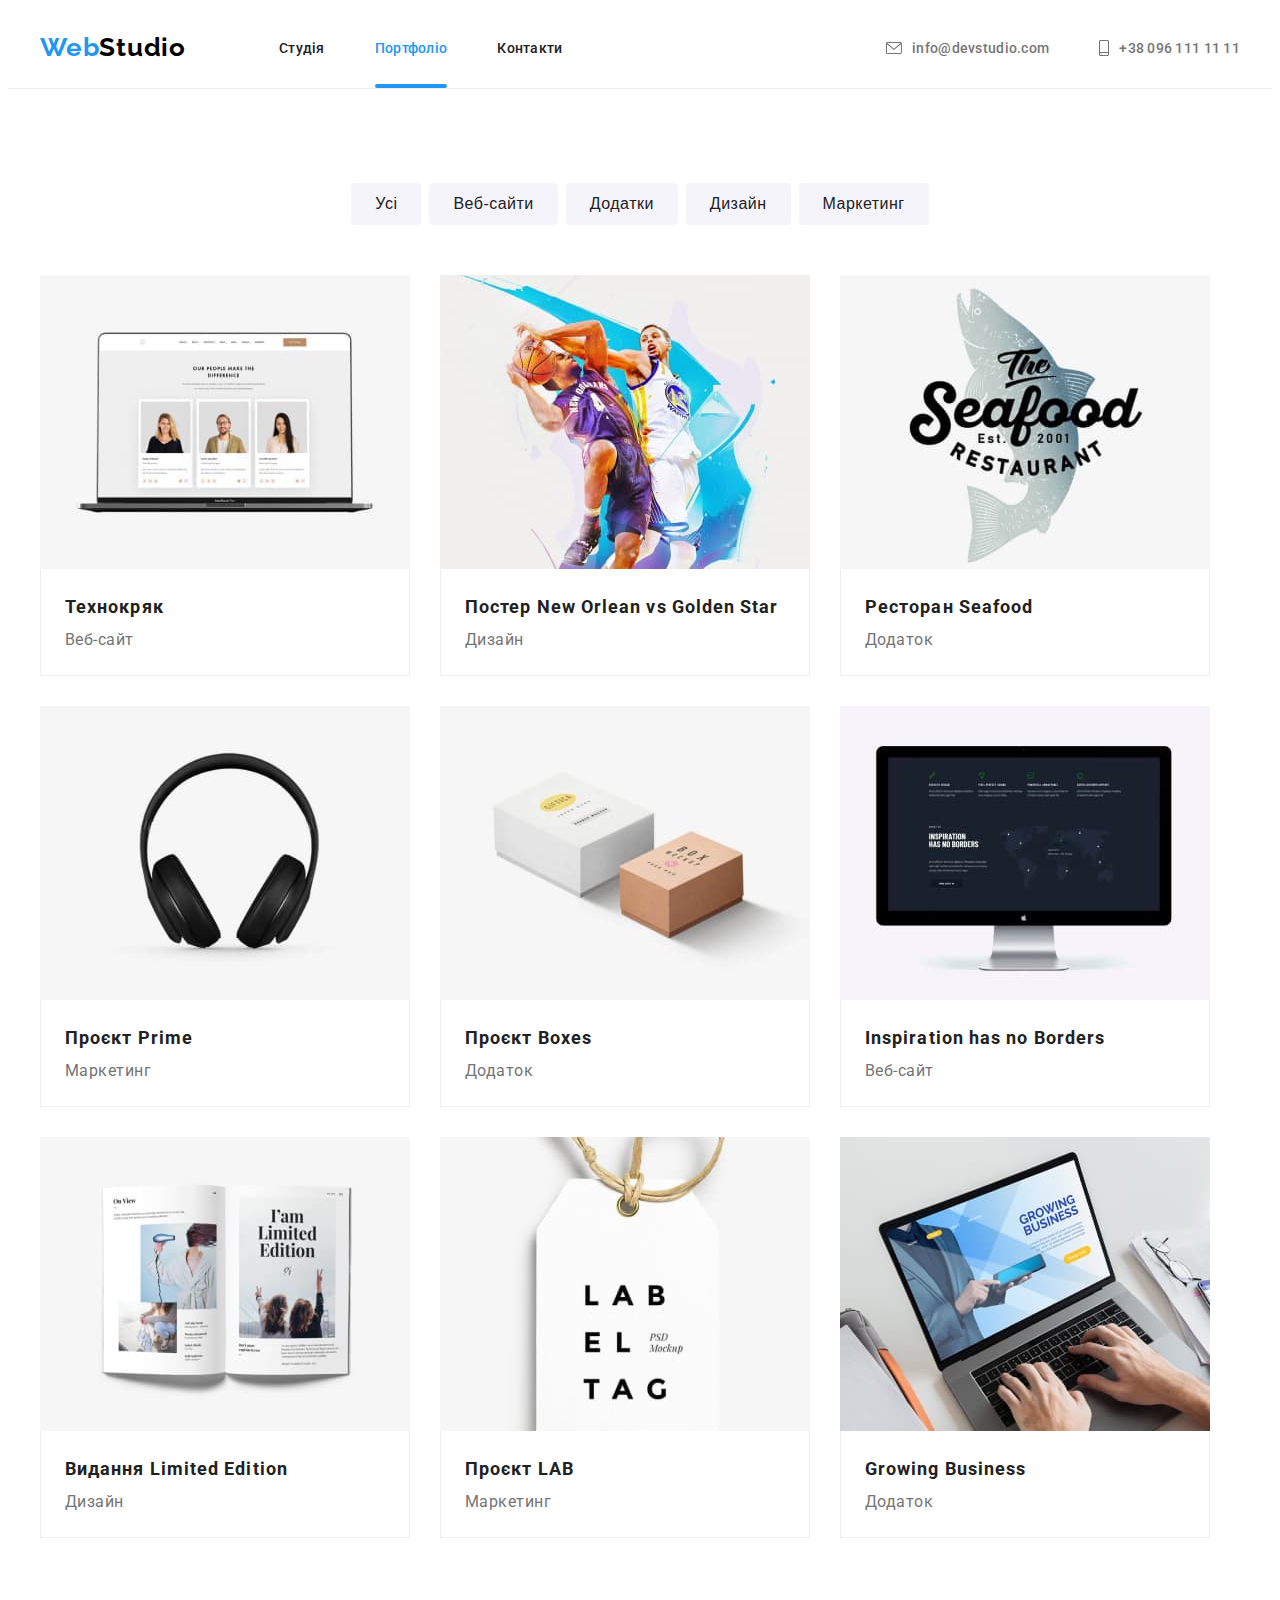
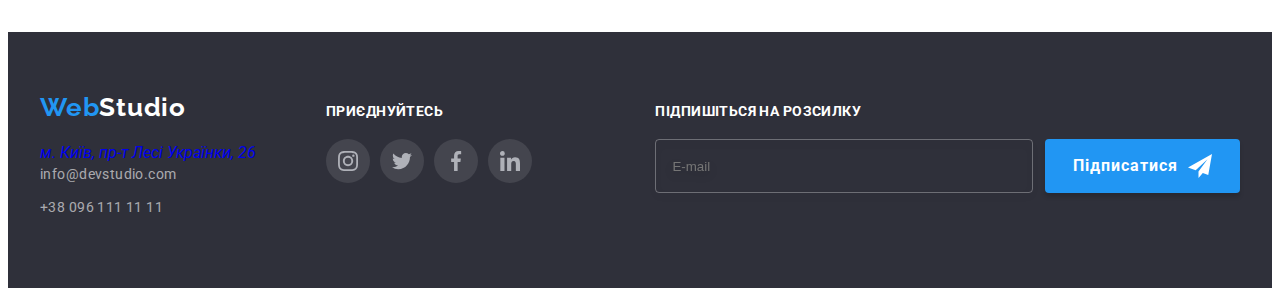
==== commit 190368e7: "add scss structure 2" ====
--- a/portfolio.html
+++ b/portfolio.html
@@ -30,22 +30,22 @@
     <header class="header">
       <div class="header-container container">
         <a href="./" class="logo__link link header__logo"><span class="logo__part">Web</span>Studio</a>
-        <nav>
+        <nav class="nav">
           <ul class="nav__list list">
             <li class="nav__item">
               <a href="./" class="nav__link link">Студія</a>
             </li>
             <li class="nav__item">
-              <a href="./portfolio.html" class="nav__link link nav__link--current">Портфоліо</a>
+              <a href="./portfolio.html" class="nav__link nav__link--current link">Портфоліо</a>
             </li>
             <li class="nav__item">
               <a href="" class="nav__link link">Контакти</a>
             </li>
           </ul>
         </nav>
-        <ul class="authoriz__list list">
+        <ul class="authoriz list">
           <li class="authoriz__item">
-            <a href="mailto:info@devstudio.com" class="authoriz__mail link">
+            <a href="mailto:info@devstudio.com" class="authoriz__link link">
               <svg class="authoriz__icon" width="16px" height="12px">
                 <use href="./images/icons/icons.svg#envelope"></use>
               </svg>
@@ -53,7 +53,7 @@
             >
           </li>
           <li class="authoriz__item">
-            <a href="tel:+380961111111" class="authoriz__tel link">
+            <a href="tel:+380961111111" class="authoriz__link link">
               <svg class="authoriz__icon" width="10px" height="16px">
                 <use href="./images/icons/icons.svg#smartphone"></use>
               </svg>
@@ -199,7 +199,7 @@
       </section>
     </main>
     <!-- -----FOOTER----- -->
-     <footer class="footer">
+   <footer class="footer">
       <div class="container footer__group">
         <div class="footer__contacts">
           <a href="" class="logo__link link footer__logo"><span class="logo__part">Web</span>Studio</a>
@@ -227,7 +227,7 @@
             <li class="social-list__item">
               <a
                 href="https://www.instagram.com/"
-                class="social-list__link link"
+                class="social-list__link--dark link"
                 target="_blank"
                 rel="noopener noreferrer nofollow"
                 aria-label="instagram"
@@ -240,7 +240,7 @@
             <li class="social-list__item">
               <a
                 href="https://twitter.com/"
-                class="social-list__link link"
+                class="social-list__link--dark link"
                 target="_blank"
                 rel="noopener noreferrer nofollow"
                 aria-label="twitter"
@@ -253,7 +253,7 @@
             <li class="social-list__item">
               <a
                 href="https://www.facebook.com"
-                class="social-list__link link"
+                class="social-list__link--dark link"
                 target="_blank"
                 rel="noopener noreferrer nofollow"
                 aria-label="facebook"
@@ -266,7 +266,7 @@
             <li class="social-list__item">
               <a
                 href="https://www.linkedin.com"
-                class="social-list__link link"
+                class="social-list__link--dark link"
                 target="_blank"
                 rel="noopener noreferrer nofollow"
                 aria-label="linkedin"
--- a/css/main.min.css
+++ b/css/main.min.css
@@ -1 +1 @@
-.visually-hidden{position:absolute;width:1px;height:1px;margin:-1px;border:0;padding:0;white-space:nowrap;-webkit-clip-path:inset(100%);clip-path:inset(100%);clip:rect(0 0 0 0);overflow:hidden}.list{list-style:none;padding:0;margin:0}.link{text-decoration:none}img{display:block}h1,h2,h3,h4,h5,h6,p{margin:0}body{font-family:"Roboto",sans-serif}.container{width:1200px;padding:0 15px;margin:0 auto}.logo__link{font-family:"Raleway";font-weight:700;font-size:26px;line-height:1.1923076923;letter-spacing:.03em;color:#000}.logo__part{color:#2196f3}.btn,.f-btn,.footer-btn,.hero__btn{display:block;font-family:inherit;-webkit-box-align:center;-ms-flex-align:center;align-items:center;text-align:center;color:#fff;font-weight:700;font-size:16px;line-height:1.875;letter-spacing:.06em;background-color:#2196f3;-webkit-box-shadow:0px 4px 4px rgba(0,0,0,.15);box-shadow:0px 4px 4px rgba(0,0,0,.15);border-radius:4px;border-color:rgba(0,0,0,0);border:none;cursor:pointer}.btn:active,.f-btn:active,.footer-btn:active,.hero__btn:active{background-color:#188ce8}.social-list{display:-webkit-box;display:-ms-flexbox;display:flex;-webkit-box-align:center;-ms-flex-align:center;align-items:center;-webkit-box-pack:center;-ms-flex-pack:center;justify-content:center;gap:10px}.social-list__link{display:-webkit-box;display:-ms-flexbox;display:flex;-webkit-box-align:center;-ms-flex-align:center;align-items:center;-webkit-box-pack:center;-ms-flex-pack:center;justify-content:center;width:44px;height:44px;border-radius:50%;color:#afb1b8;-webkit-transition-property:color,background-color;transition-property:color,background-color;-webkit-transition-duration:250ms;transition-duration:250ms;-webkit-transition-timing-function:cubic-bezier(0.4, 0, 0.2, 1);transition-timing-function:cubic-bezier(0.4, 0, 0.2, 1)}.social-list__icon{fill:currentColor}.social-list__link:hover,.social-list__link:focus{color:#fff;background-color:#2196f3}.header{border-bottom:1px solid #ececec}.header-container{display:-webkit-box;display:-ms-flexbox;display:flex;-webkit-box-align:center;-ms-flex-align:center;align-items:center}.header__logo{margin-right:93px;padding-top:24px;padding-bottom:25px}.nav__list{display:-webkit-box;display:-ms-flexbox;display:flex}.nav__item:not(:last-child){margin-right:50px}.nav__item{font-weight:500;font-size:14px;line-height:1.1428571429;letter-spacing:.02em}.nav__link{position:relative;display:inline-block;padding:32px 0;color:#212121;-webkit-transition-property:color;transition-property:color;-webkit-transition-duration:250ms;transition-duration:250ms;-webkit-transition-timing-function:cubic-bezier(0.4, 0, 0.2, 1);transition-timing-function:cubic-bezier(0.4, 0, 0.2, 1)}.nav__link--current{color:#2196f3}.nav__link--current::after{content:"";position:absolute;bottom:0px;display:block;width:100%;height:4px;background-color:#2196f3;border-radius:2px}.nav__link:hover,.nav__link:focus{color:#2196f3}.authoriz__list{display:-webkit-box;display:-ms-flexbox;display:flex;margin:0 0 0 auto}.authoriz__item{font-weight:500;font-size:14px;line-height:1.1428571429;letter-spacing:.02em}.authoriz__mail,.authoriz__tel+.authoriz__tel{margin-right:50px}.authoriz__mail,.authoriz__tel{display:-webkit-box;display:-ms-flexbox;display:flex;-webkit-box-align:center;-ms-flex-align:center;align-items:center;padding-top:32px;padding-bottom:32px;color:#757575;-webkit-transition-property:color;transition-property:color;-webkit-transition-duration:250ms;transition-duration:250ms;-webkit-transition-timing-function:cubic-bezier(0.4, 0, 0.2, 1);transition-timing-function:cubic-bezier(0.4, 0, 0.2, 1)}.authoriz__mail:focus,.authoriz__mail:hover,.authoriz__tel:focus,.authoriz__tel:hover{color:#2196f3}.authoriz__icon{margin-right:10px;fill:currentColor}.hero{background-color:#2f303a;background-image:-webkit-gradient(linear, left top, right top, from(rgba(47, 48, 58, 0.4)), to(rgba(47, 48, 58, 0.4))),url(../images/bg-hero.jpg);background-image:linear-gradient(to right, rgba(47, 48, 58, 0.4), rgba(47, 48, 58, 0.4)),url(../images/bg-hero.jpg);background-repeat:no-repeat;max-width:1600px;margin:0 auto}.hero .container{padding:200px 0}.hero__text{margin-bottom:30px;font-weight:900;font-size:44px;line-height:1.3636363636;text-align:center;letter-spacing:.06em;text-transform:uppercase;color:#fff}.hero__btn{padding:10px 32px;margin:0 auto}.preference{padding:94px 0 118px}.preference__list{display:-webkit-box;display:-ms-flexbox;display:flex;gap:30px}.preference__item{width:270px}.preference__icon-thumb{display:-webkit-box;display:-ms-flexbox;display:flex;-webkit-box-align:center;-ms-flex-align:center;align-items:center;-webkit-box-pack:center;-ms-flex-pack:center;justify-content:center;width:270px;height:120px;margin-bottom:30px;background:#f5f4fa;border-radius:4px}.preference__subtitle{margin-bottom:10px;font-weight:700;font-size:14px;line-height:1.1428571429;letter-spacing:.03em;text-transform:uppercase;color:#212121}.preference__text{font-weight:400;font-size:14px;line-height:1.7142857143;letter-spacing:.03em;color:#757575}.work{padding-bottom:94px}.work__title{margin-bottom:50px;font-weight:700;font-size:36px;line-height:1.1666666667;text-align:center;letter-spacing:.03em;color:#212121}.work__list{display:-webkit-box;display:-ms-flexbox;display:flex;gap:30px}.work__item{position:relative}.work__text{position:absolute;bottom:0;display:-webkit-inline-box;display:-ms-inline-flexbox;display:inline-flex;-webkit-box-pack:center;-ms-flex-pack:center;justify-content:center;-webkit-box-align:center;-ms-flex-align:center;align-items:center;width:100%;height:70px;font-weight:700;font-size:14px;line-height:1.1428571429;text-align:center;letter-spacing:.03em;text-transform:uppercase;color:#fff;background:rgba(47,48,58,.8)}.team{padding:94px 0;background-color:#f5f4fa}.team__text-cont{background-color:#fff}.team__title{margin-bottom:50px;font-weight:700;font-size:36px;line-height:1.1666666667;text-align:center;letter-spacing:.03em;color:#212121}.team__subtitle{margin-bottom:10px;font-weight:500;font-size:16px;line-height:19px;text-align:center;letter-spacing:.03em;color:#212121}.team__list{display:-webkit-box;display:-ms-flexbox;display:flex;gap:30px}.team__item{-webkit-box-shadow:0px 1px 3px rgba(0,0,0,.12),0px 1px 1px rgba(0,0,0,.14),0px 2px 1px rgba(0,0,0,.2);box-shadow:0px 1px 3px rgba(0,0,0,.12),0px 1px 1px rgba(0,0,0,.14),0px 2px 1px rgba(0,0,0,.2);border-radius:0px 0px 4px 4px}.team__text{display:block;font-weight:400px;margin-bottom:16px;font-size:16px;line-height:1.1875;text-align:center;letter-spacing:.03em;color:#757575}.team__text-cont{padding-top:30px;padding-bottom:30px}.clients{padding:94px 0}.clients__text{margin-bottom:50px;font-weight:700;font-size:36px;line-height:42px;text-align:center;letter-spacing:.03em;color:#212121}.clients__list{display:-webkit-box;display:-ms-flexbox;display:flex;-webkit-box-align:center;-ms-flex-align:center;align-items:center;-webkit-box-pack:center;-ms-flex-pack:center;justify-content:center;gap:30px}.clients__link{display:-webkit-box;display:-ms-flexbox;display:flex;-webkit-box-align:center;-ms-flex-align:center;align-items:center;-webkit-box-pack:center;-ms-flex-pack:center;justify-content:center;width:170px;height:92px;border:1px solid #afb1b8;border-radius:4px;cursor:pointer;color:#afb1b8;-webkit-transition-property:color,border-color;transition-property:color,border-color;-webkit-transition-duration:250ms;transition-duration:250ms;-webkit-transition-timing-function:cubic-bezier(0.4, 0, 0.2, 1);transition-timing-function:cubic-bezier(0.4, 0, 0.2, 1)}.clients__icon{fill:currentColor}.clients__link:hover,.clients__link:focus{color:#2196f3;border-color:#2196f3}.footer{padding:60px 0;background-color:#2f303a}.footer__group{display:-webkit-box;display:-ms-flexbox;display:flex;-webkit-box-align:baseline;-ms-flex-align:baseline;align-items:baseline}.footer__logo{display:block;margin-right:0px;margin-bottom:20px;padding:0;color:#fff}.footer-address__link{font-style:normal;color:#fff}.footer-address__text{display:block;margin-bottom:9px;font-weight:400;font-size:14px;line-height:1.7142857143;letter-spacing:.03em;color:#fff}.footer-auth__link{display:block;margin-bottom:9px;font-style:normal;font-weight:400;font-size:14px;line-height:1.7142857143;letter-spacing:.03em;color:rgba(255,255,255,.6)}.footer-socials__text{margin-bottom:20px;font-weight:700;font-size:14px;line-height:16px;letter-spacing:.03em;text-transform:uppercase;color:#fff}.footer__contacts{margin-right:70px}.footer .team__social-link{color:#fff;background-color:rgba(255,255,255,.1)}.footer-form{margin-left:auto}.footer-input{display:-webkit-box;display:-ms-flexbox;display:flex;-webkit-box-orient:vertical;-webkit-box-direction:normal;-ms-flex-direction:column;flex-direction:column}.footer-input__wrapper{display:-webkit-box;display:-ms-flexbox;display:flex}.footer-input__text{display:block;margin-bottom:20px;font-weight:700;font-size:14px;line-height:1.1428571429;letter-spacing:.03em;text-transform:uppercase;color:#fff}.footer-input__field{width:358px;height:50px;padding-left:16px;margin-right:12px;border:1px solid rgba(255,255,255,.3);-webkit-filter:drop-shadow(0px 4px 4px rgba(0, 0, 0, 0.15));filter:drop-shadow(0px 4px 4px rgba(0, 0, 0, 0.15));border-radius:4px;background-color:rgba(33,149,243,0);color:rgba(255,255,255,.6);-webkit-transition-property:border-color;transition-property:border-color;-webkit-transition-duration:250ms;transition-duration:250ms;-webkit-transition-timing-function:cubic-bezier(0.4, 0, 0.2, 1);transition-timing-function:cubic-bezier(0.4, 0, 0.2, 1)}.footer-input__field:focus{border-color:#2196f3}.footer-btn__wrapper{display:-webkit-box;display:-ms-flexbox;display:flex}.footer-btn{display:-webkit-box;display:-ms-flexbox;display:flex;gap:10px;padding:10px 28px}.portfolio{padding:94px 0}.portfolio-btn-list{display:-webkit-box;display:-ms-flexbox;display:flex;-webkit-box-pack:center;-ms-flex-pack:center;justify-content:center;gap:8px;margin-bottom:50px}.portfolio-btn{padding:6px 22px;font-weight:500;font-size:16px;line-height:1.625;text-align:center;letter-spacing:.03em;color:#212121;background:#f5f4fa;border-color:rgba(0,0,0,0);border-radius:4px;cursor:pointer;-webkit-transition-property:color,background-color,-webkit-box-shadow;transition-property:color,background-color,-webkit-box-shadow;transition-property:color,background-color,box-shadow;transition-property:color,background-color,box-shadow,-webkit-box-shadow;-webkit-transition-duration:250ms;transition-duration:250ms;-webkit-transition-timing-function:cubic-bezier(0.4, 0, 0.2, 1);transition-timing-function:cubic-bezier(0.4, 0, 0.2, 1)}.portfolio-btn:hover,.portfolio-btn:focus{background-color:#188ce8;color:#fff;-webkit-box-shadow:0px 3px 1px rgba(0,0,0,.1),0px 1px 2px rgba(0,0,0,.08),0px 2px 2px rgba(0,0,0,.12);box-shadow:0px 3px 1px rgba(0,0,0,.1),0px 1px 2px rgba(0,0,0,.08),0px 2px 2px rgba(0,0,0,.12)}.portfolio-text-cont{padding:20px 24px;border-bottom:1px solid #eee;border-right:1px solid #eee;border-left:1px solid #eee}.portfolio-list{display:-webkit-box;display:-ms-flexbox;display:flex;-ms-flex-wrap:wrap;flex-wrap:wrap;gap:30px}.portfolio-item{background:#fff;width:370px;-webkit-transition-property:-webkit-box-shadow;transition-property:-webkit-box-shadow;transition-property:box-shadow;transition-property:box-shadow, -webkit-box-shadow;-webkit-transition-duration:250ms;transition-duration:250ms;-webkit-transition-timing-function:cubic-bezier(0.4, 0, 0.2, 1);transition-timing-function:cubic-bezier(0.4, 0, 0.2, 1)}.portfolio-item:hover{-webkit-box-shadow:0px 1px 1px rgba(0,0,0,.12),0px 4px 4px rgba(0,0,0,.06),1px 4px 6px rgba(0,0,0,.16);box-shadow:0px 1px 1px rgba(0,0,0,.12),0px 4px 4px rgba(0,0,0,.06),1px 4px 6px rgba(0,0,0,.16)}.portfolio-subtitle{font-weight:700;font-size:18px;line-height:2;letter-spacing:.06em;color:#212121}.portfolio-text{font-weight:400;font-size:16px;line-height:30px;letter-spacing:.03em;color:#757575}.overlay-thumb{position:relative;overflow:hidden}.overlay-text{position:absolute;top:0;left:0;height:100%;width:100%;font-weight:400;font-size:18px;line-height:1.5555555556;letter-spacing:.03em;padding:63px 24px;color:#fff;background-color:rgba(33,150,243,.9);-webkit-transform:translateY(100%);transform:translateY(100%);-webkit-transition-property:-webkit-transform;transition-property:-webkit-transform;transition-property:transform;transition-property:transform, -webkit-transform;-webkit-transition-duration:250ms;transition-duration:250ms;-webkit-transition-timing-function:cubic-bezier(0.4, 0, 0.2, 1);transition-timing-function:cubic-bezier(0.4, 0, 0.2, 1)}.portfolio-item:hover .overlay-text{-webkit-transform:translateY(0%);transform:translateY(0%)}.backdrop{position:fixed;top:0;left:0;width:100%;height:100%;background-color:rgba(0,0,0,.2);opacity:1;-webkit-transition:opacity 250ms cubic-bezier(0.4, 0, 0.2, 1);transition:opacity 250ms cubic-bezier(0.4, 0, 0.2, 1)}.backdrop.is-hidden{opacity:0;visibility:hidden;pointer-events:none}.modal{position:absolute;top:50%;left:50%;width:528px;min-height:581px;background:#fff;-webkit-box-shadow:0px 1px 3px rgba(0,0,0,.12),0px 1px 1px rgba(0,0,0,.14),0px 2px 1px rgba(0,0,0,.2);box-shadow:0px 1px 3px rgba(0,0,0,.12),0px 1px 1px rgba(0,0,0,.14),0px 2px 1px rgba(0,0,0,.2);border-radius:4px;-webkit-transform:translate(-50%, -50%) scale(1);transform:translate(-50%, -50%) scale(1);-webkit-transition:-webkit-transform 250ms cubic-bezier(0.4, 0, 0.2, 1);transition:-webkit-transform 250ms cubic-bezier(0.4, 0, 0.2, 1);transition:transform 250ms cubic-bezier(0.4, 0, 0.2, 1);transition:transform 250ms cubic-bezier(0.4, 0, 0.2, 1), -webkit-transform 250ms cubic-bezier(0.4, 0, 0.2, 1)}.modal-btn{position:absolute;top:8px;right:8px;width:30px;height:30px;margin:0;padding:0;background-color:#fff;border:1px solid rgba(0,0,0,.1);border-radius:50%;display:-webkit-box;display:-ms-flexbox;display:flex;-webkit-box-pack:center;-ms-flex-pack:center;justify-content:center;-webkit-box-align:center;-ms-flex-align:center;align-items:center;cursor:pointer}.modal-icon-close{-webkit-transition-property:fill;transition-property:fill;-webkit-transition-duration:250ms;transition-duration:250ms;-webkit-transition-timing-function:cubic-bezier(0.4, 0, 0.2, 1);transition-timing-function:cubic-bezier(0.4, 0, 0.2, 1)}.modal-btn:hover .modal-icon-close{fill:var(--accent-text)}.modal-form{padding-left:41px;padding-right:39px}.form-text{padding-top:40px;margin-bottom:12px;font-weight:700;font-size:20px;line-height:23px;text-align:center;letter-spacing:.03em;color:#212121}.f-label{display:inline-block;font-weight:400;font-size:12px;line-height:14px;margin-bottom:4px;letter-spacing:.01em;color:#757575}.f-input-wrapper{position:relative;margin-bottom:10px;display:-webkit-box;display:-ms-flexbox;display:flex;-webkit-box-orient:vertical;-webkit-box-direction:reverse;-ms-flex-direction:column-reverse;flex-direction:column-reverse}.f-input{width:448px;height:40px;padding-left:42px;padding-right:15px;border:1px solid rgba(33,33,33,.2);border-radius:4px;-webkit-transition-property:border-color,outline;transition-property:border-color,outline;-webkit-transition-duration:250ms;transition-duration:250ms;-webkit-transition-timing-function:cubic-bezier(0.4, 0, 0.2, 1);transition-timing-function:cubic-bezier(0.4, 0, 0.2, 1)}.f-input:focus,.f-input-area:focus{border-color:#2196f3;outline:none}.f-input-icon{position:absolute;top:50%;left:12px;-webkit-transform:translateY(-50%);transform:translateY(-50%)}.f-input:focus+.f-input-icon{fill:#2196f3}.f-input-area{width:448px;height:120px;resize:none;border:1px solid rgba(33,33,33,.2);border-radius:4px;padding:12px 16px;margin-bottom:20px;-webkit-transition-property:border-color,outline;transition-property:border-color,outline;-webkit-transition-duration:250ms;transition-duration:250ms;-webkit-transition-timing-function:cubic-bezier(0.4, 0, 0.2, 1);transition-timing-function:cubic-bezier(0.4, 0, 0.2, 1)}.f-input-area::-webkit-input-placeholder{font-weight:400;font-size:12px;line-height:14px;letter-spacing:.01em;color:rgba(117,117,117,.5)}.f-input-area::-moz-placeholder{font-weight:400;font-size:12px;line-height:14px;letter-spacing:.01em;color:rgba(117,117,117,.5)}.f-input-area:-ms-input-placeholder{font-weight:400;font-size:12px;line-height:14px;letter-spacing:.01em;color:rgba(117,117,117,.5)}.f-input-area::-ms-input-placeholder{font-weight:400;font-size:12px;line-height:14px;letter-spacing:.01em;color:rgba(117,117,117,.5)}.f-input-area::placeholder{font-weight:400;font-size:12px;line-height:14px;letter-spacing:.01em;color:rgba(117,117,117,.5)}.f-checkbox{-webkit-appearance:none;-moz-appearance:none;appearance:none;display:inline-block;width:16px;height:15px;border:1.8px solid;border-color:#000;border-radius:2px}.f-checkbox:checked{border-color:#2196f3;background-color:#2196f3;background-image:url("data:image/svg+xml,%3Csvg width='16' height='15' viewBox='0 0 16 15' fill='none' xmlns='http://www.w3.org/2000/svg'%3E%3Crect width='16' height='15' rx='2'/%3E%3Cpath d='M3.95703 7.75166L3.88825 7.68604L3.81923 7.75141L2.93123 8.59258L2.85486 8.66492L2.93097 8.73753L6.42671 12.0724L6.49574 12.1382L6.56476 12.0724L14.069 4.91352L14.1449 4.84116L14.069 4.76881L13.1873 3.92764L13.1183 3.86183L13.0493 3.92761L6.49577 10.1735L3.95703 7.75166Z' fill='white' stroke='white' stroke-width='0.2'/%3E%3C/svg%3E");background-size:cover}.f-checkbox-text{font-weight:400;font-size:14px;line-height:24px;letter-spacing:.03em;color:#757575}.f-checkbox-link{font-weight:400;font-size:14px;line-height:24px;letter-spacing:.03em;-webkit-text-decoration-line:underline;text-decoration-line:underline;color:#2196f3}.f-licence{display:-webkit-box;display:-ms-flexbox;display:flex;gap:7px;-webkit-box-align:center;-ms-flex-align:center;align-items:center;margin-bottom:30px;-webkit-box-pack:center;-ms-flex-pack:center;justify-content:center}.f-btn{padding:10px 52px;margin-left:auto;margin-right:auto;margin-bottom:50px}/*# sourceMappingURL=main.min.css.map */+.list{list-style:none;padding:0;margin:0}.link{text-decoration:none}img{display:block}h1,h2,h3,h4,h5,h6,p{margin:0}body{font-family:"Roboto",sans-serif}.visually-hidden{position:absolute;width:1px;height:1px;margin:-1px;border:0;padding:0;white-space:nowrap;-webkit-clip-path:inset(100%);clip-path:inset(100%);clip:rect(0 0 0 0);overflow:hidden}.container{width:1200px;padding:0 15px;margin:0 auto}.logo__link{font-family:"Raleway";font-weight:700;font-size:26px;line-height:1.1923076923;letter-spacing:.03em;color:#000}.logo__part{color:#2196f3}.btn,.f-btn,.footer-btn,.hero__btn{display:block;font-family:inherit;-webkit-box-align:center;-ms-flex-align:center;align-items:center;text-align:center;color:#fff;font-weight:700;font-size:16px;line-height:1.875;letter-spacing:.06em;background-color:#2196f3;-webkit-box-shadow:0px 4px 4px rgba(0,0,0,.15);box-shadow:0px 4px 4px rgba(0,0,0,.15);border-radius:4px;border-color:rgba(0,0,0,0);border:none;cursor:pointer}.btn:active,.f-btn:active,.footer-btn:active,.hero__btn:active{background-color:#188ce8}.social-list{display:-webkit-box;display:-ms-flexbox;display:flex;-webkit-box-align:center;-ms-flex-align:center;align-items:center;-webkit-box-pack:center;-ms-flex-pack:center;justify-content:center;gap:10px}.social-list__link,.social-list__link--dark{display:-webkit-box;display:-ms-flexbox;display:flex;-webkit-box-align:center;-ms-flex-align:center;align-items:center;-webkit-box-pack:center;-ms-flex-pack:center;justify-content:center;width:44px;height:44px;border-radius:50%;color:#afb1b8;-webkit-transition-property:color,background-color;transition-property:color,background-color;-webkit-transition-duration:250ms;transition-duration:250ms;-webkit-transition-timing-function:cubic-bezier(0.4, 0, 0.2, 1);transition-timing-function:cubic-bezier(0.4, 0, 0.2, 1)}.social-list__icon{fill:currentColor}.social-list__link:hover,.social-list__link--dark:hover,.social-list__link:focus,.social-list__link--dark:focus{color:#fff;background-color:#2196f3}.header{border-bottom:1px solid #ececec}.header__logo{margin-right:93px;padding-top:24px;padding-bottom:25px}.header-container{display:-webkit-box;display:-ms-flexbox;display:flex;-webkit-box-align:center;-ms-flex-align:center;align-items:center}.nav__list{display:-webkit-box;display:-ms-flexbox;display:flex}.nav__item:not(:last-child){margin-right:50px}.nav__item{font-weight:500;font-size:14px;line-height:1.1428571429;letter-spacing:.02em}.nav__link{position:relative;display:inline-block;padding:32px 0;color:#212121;-webkit-transition-property:color;transition-property:color;-webkit-transition-duration:250ms;transition-duration:250ms;-webkit-transition-timing-function:cubic-bezier(0.4, 0, 0.2, 1);transition-timing-function:cubic-bezier(0.4, 0, 0.2, 1)}.nav__link:hover,.nav__link:focus{color:#2196f3}.nav__link--current{color:#2196f3}.nav__link--current::after{content:"";position:absolute;bottom:0px;display:block;width:100%;height:4px;background-color:#2196f3;border-radius:2px}.authoriz{display:-webkit-box;display:-ms-flexbox;display:flex;gap:50px;margin:0 0 0 auto}.authoriz__item{font-weight:500;font-size:14px;line-height:1.1428571429;letter-spacing:.02em}.authoriz__icon{margin-right:10px;fill:currentColor}.authoriz__link{display:-webkit-box;display:-ms-flexbox;display:flex;-webkit-box-align:center;-ms-flex-align:center;align-items:center;padding-top:32px;padding-bottom:32px;color:#757575;-webkit-transition-property:color;transition-property:color;-webkit-transition-duration:250ms;transition-duration:250ms;-webkit-transition-timing-function:cubic-bezier(0.4, 0, 0.2, 1);transition-timing-function:cubic-bezier(0.4, 0, 0.2, 1)}.authoriz__link:focus,.authoriz__link:hover{color:#2196f3}.hero{background-color:#2f303a;background-image:-webkit-gradient(linear, left top, right top, from(rgba(47, 48, 58, 0.4)), to(rgba(47, 48, 58, 0.4))),url(../images/bg-hero.jpg);background-image:linear-gradient(to right, rgba(47, 48, 58, 0.4), rgba(47, 48, 58, 0.4)),url(../images/bg-hero.jpg);background-repeat:no-repeat;max-width:1600px;margin:0 auto}.hero .container{padding:200px 0}.hero__text{margin-bottom:30px;font-weight:900;font-size:44px;line-height:1.3636363636;text-align:center;letter-spacing:.06em;text-transform:uppercase;color:#fff}.hero__btn{padding:10px 32px;margin:0 auto}.preference{padding:94px 0 118px}.preference__list{display:-webkit-box;display:-ms-flexbox;display:flex;gap:30px}.preference__item{width:270px}.preference__icon-thumb{display:-webkit-box;display:-ms-flexbox;display:flex;-webkit-box-align:center;-ms-flex-align:center;align-items:center;-webkit-box-pack:center;-ms-flex-pack:center;justify-content:center;width:270px;height:120px;margin-bottom:30px;background:#f5f4fa;border-radius:4px}.preference__subtitle{margin-bottom:10px;font-weight:700;font-size:14px;line-height:1.1428571429;letter-spacing:.03em;text-transform:uppercase;color:#212121}.preference__text{font-weight:400;font-size:14px;line-height:1.7142857143;letter-spacing:.03em;color:#757575}.work{padding-bottom:94px}.work__title{margin-bottom:50px;font-weight:700;font-size:36px;line-height:1.1666666667;text-align:center;letter-spacing:.03em;color:#212121}.work__list{display:-webkit-box;display:-ms-flexbox;display:flex;gap:30px}.work__item{position:relative}.work__text{position:absolute;bottom:0;display:-webkit-inline-box;display:-ms-inline-flexbox;display:inline-flex;-webkit-box-pack:center;-ms-flex-pack:center;justify-content:center;-webkit-box-align:center;-ms-flex-align:center;align-items:center;width:100%;height:70px;font-weight:700;font-size:14px;line-height:1.1428571429;text-align:center;letter-spacing:.03em;text-transform:uppercase;color:#fff;background:rgba(47,48,58,.8)}.team{padding:94px 0;background-color:#f5f4fa}.team__text-cont{background-color:#fff}.team__title{margin-bottom:50px;font-weight:700;font-size:36px;line-height:1.1666666667;text-align:center;letter-spacing:.03em;color:#212121}.team__subtitle{margin-bottom:10px;font-weight:500;font-size:16px;line-height:19px;text-align:center;letter-spacing:.03em;color:#212121}.team__list{display:-webkit-box;display:-ms-flexbox;display:flex;gap:30px}.team__item{-webkit-box-shadow:0px 1px 3px rgba(0,0,0,.12),0px 1px 1px rgba(0,0,0,.14),0px 2px 1px rgba(0,0,0,.2);box-shadow:0px 1px 3px rgba(0,0,0,.12),0px 1px 1px rgba(0,0,0,.14),0px 2px 1px rgba(0,0,0,.2);border-radius:0px 0px 4px 4px}.team__text{display:block;font-weight:400px;margin-bottom:16px;font-size:16px;line-height:1.1875;text-align:center;letter-spacing:.03em;color:#757575}.team__text-cont{padding-top:30px;padding-bottom:30px}.clients{padding:94px 0}.clients__text{margin-bottom:50px;font-weight:700;font-size:36px;line-height:42px;text-align:center;letter-spacing:.03em;color:#212121}.clients__list{display:-webkit-box;display:-ms-flexbox;display:flex;-webkit-box-align:center;-ms-flex-align:center;align-items:center;-webkit-box-pack:center;-ms-flex-pack:center;justify-content:center;gap:30px}.clients__icon{fill:currentColor}.clients__link{display:-webkit-box;display:-ms-flexbox;display:flex;-webkit-box-align:center;-ms-flex-align:center;align-items:center;-webkit-box-pack:center;-ms-flex-pack:center;justify-content:center;width:170px;height:92px;border:1px solid #afb1b8;border-radius:4px;cursor:pointer;color:#afb1b8;-webkit-transition-property:color,border-color;transition-property:color,border-color;-webkit-transition-duration:250ms;transition-duration:250ms;-webkit-transition-timing-function:cubic-bezier(0.4, 0, 0.2, 1);transition-timing-function:cubic-bezier(0.4, 0, 0.2, 1)}.clients__link:hover,.clients__link:focus{color:#2196f3;border-color:#2196f3}.footer{padding:60px 0;background-color:#2f303a}.footer__group{display:-webkit-box;display:-ms-flexbox;display:flex;-webkit-box-align:baseline;-ms-flex-align:baseline;align-items:baseline}.footer__logo{display:block;margin-right:0px;margin-bottom:20px;padding:0;color:#fff}.footer__contacts{margin-right:70px}.address__link{font-style:normal;color:#fff}.address__text{display:block;margin-bottom:9px;font-weight:400;font-size:14px;line-height:1.7142857143;letter-spacing:.03em;color:#fff}.footer-auth__link{display:block;margin-bottom:9px;font-style:normal;font-weight:400;font-size:14px;line-height:1.7142857143;letter-spacing:.03em;color:rgba(255,255,255,.6)}.footer-socials__text{margin-bottom:20px;font-weight:700;font-size:14px;line-height:16px;letter-spacing:.03em;text-transform:uppercase;color:#fff}.social-list__link--dark{background-color:rgba(255,255,255,.1)}.footer .footer .team__social-link{color:#fff;background-color:rgba(255,255,255,.1)}.footer-form{margin-left:auto}.footer-input{display:-webkit-box;display:-ms-flexbox;display:flex;-webkit-box-orient:vertical;-webkit-box-direction:normal;-ms-flex-direction:column;flex-direction:column}.footer-input__wrapper{display:-webkit-box;display:-ms-flexbox;display:flex}.footer-input__text{display:block;margin-bottom:20px;font-weight:700;font-size:14px;line-height:1.1428571429;letter-spacing:.03em;text-transform:uppercase;color:#fff}.footer-input__field{width:358px;height:50px;padding-left:16px;margin-right:12px;border:1px solid rgba(255,255,255,.3);-webkit-filter:drop-shadow(0px 4px 4px rgba(0, 0, 0, 0.15));filter:drop-shadow(0px 4px 4px rgba(0, 0, 0, 0.15));border-radius:4px;background-color:rgba(33,149,243,0);color:rgba(255,255,255,.6);-webkit-transition-property:border-color;transition-property:border-color;-webkit-transition-duration:250ms;transition-duration:250ms;-webkit-transition-timing-function:cubic-bezier(0.4, 0, 0.2, 1);transition-timing-function:cubic-bezier(0.4, 0, 0.2, 1)}.footer-input__field:focus{border-color:#2196f3}.footer-btn__wrapper{display:-webkit-box;display:-ms-flexbox;display:flex}.footer-btn{display:-webkit-box;display:-ms-flexbox;display:flex;gap:10px;padding:10px 28px}.portfolio{padding:94px 0}.portfolio-btn-list{display:-webkit-box;display:-ms-flexbox;display:flex;-webkit-box-pack:center;-ms-flex-pack:center;justify-content:center;gap:8px;margin-bottom:50px}.portfolio-btn{padding:6px 22px;font-weight:500;font-size:16px;line-height:1.625;text-align:center;letter-spacing:.03em;color:#212121;background:#f5f4fa;border-color:rgba(0,0,0,0);border-radius:4px;cursor:pointer;-webkit-transition-property:color,background-color,-webkit-box-shadow;transition-property:color,background-color,-webkit-box-shadow;transition-property:color,background-color,box-shadow;transition-property:color,background-color,box-shadow,-webkit-box-shadow;-webkit-transition-duration:250ms;transition-duration:250ms;-webkit-transition-timing-function:cubic-bezier(0.4, 0, 0.2, 1);transition-timing-function:cubic-bezier(0.4, 0, 0.2, 1)}.portfolio-btn:hover,.portfolio-btn:focus{background-color:#188ce8;color:#fff;-webkit-box-shadow:0px 3px 1px rgba(0,0,0,.1),0px 1px 2px rgba(0,0,0,.08),0px 2px 2px rgba(0,0,0,.12);box-shadow:0px 3px 1px rgba(0,0,0,.1),0px 1px 2px rgba(0,0,0,.08),0px 2px 2px rgba(0,0,0,.12)}.portfolio-text-cont{padding:20px 24px;border-bottom:1px solid #eee;border-right:1px solid #eee;border-left:1px solid #eee}.portfolio-list{display:-webkit-box;display:-ms-flexbox;display:flex;-ms-flex-wrap:wrap;flex-wrap:wrap;gap:30px}.portfolio-item{background:#fff;width:370px;-webkit-transition-property:-webkit-box-shadow;transition-property:-webkit-box-shadow;transition-property:box-shadow;transition-property:box-shadow, -webkit-box-shadow;-webkit-transition-duration:250ms;transition-duration:250ms;-webkit-transition-timing-function:cubic-bezier(0.4, 0, 0.2, 1);transition-timing-function:cubic-bezier(0.4, 0, 0.2, 1)}.portfolio-item:hover{-webkit-box-shadow:0px 1px 1px rgba(0,0,0,.12),0px 4px 4px rgba(0,0,0,.06),1px 4px 6px rgba(0,0,0,.16);box-shadow:0px 1px 1px rgba(0,0,0,.12),0px 4px 4px rgba(0,0,0,.06),1px 4px 6px rgba(0,0,0,.16)}.portfolio-subtitle{font-weight:700;font-size:18px;line-height:2;letter-spacing:.06em;color:#212121}.portfolio-text{font-weight:400;font-size:16px;line-height:30px;letter-spacing:.03em;color:#757575}.overlay-thumb{position:relative;overflow:hidden}.overlay-text{position:absolute;top:0;left:0;height:100%;width:100%;font-weight:400;font-size:18px;line-height:1.5555555556;letter-spacing:.03em;padding:63px 24px;color:#fff;background-color:rgba(33,150,243,.9);-webkit-transform:translateY(100%);transform:translateY(100%);-webkit-transition-property:-webkit-transform;transition-property:-webkit-transform;transition-property:transform;transition-property:transform, -webkit-transform;-webkit-transition-duration:250ms;transition-duration:250ms;-webkit-transition-timing-function:cubic-bezier(0.4, 0, 0.2, 1);transition-timing-function:cubic-bezier(0.4, 0, 0.2, 1)}.portfolio-item:hover .overlay-text{-webkit-transform:translateY(0%);transform:translateY(0%)}.backdrop{position:fixed;top:0;left:0;width:100%;height:100%;background-color:rgba(0,0,0,.2);opacity:1;-webkit-transition:opacity 250ms cubic-bezier(0.4, 0, 0.2, 1);transition:opacity 250ms cubic-bezier(0.4, 0, 0.2, 1)}.backdrop.is-hidden{opacity:0;visibility:hidden;pointer-events:none}.modal{position:absolute;top:50%;left:50%;width:528px;min-height:581px;background:#fff;-webkit-box-shadow:0px 1px 3px rgba(0,0,0,.12),0px 1px 1px rgba(0,0,0,.14),0px 2px 1px rgba(0,0,0,.2);box-shadow:0px 1px 3px rgba(0,0,0,.12),0px 1px 1px rgba(0,0,0,.14),0px 2px 1px rgba(0,0,0,.2);border-radius:4px;-webkit-transform:translate(-50%, -50%) scale(1);transform:translate(-50%, -50%) scale(1);-webkit-transition:-webkit-transform 250ms cubic-bezier(0.4, 0, 0.2, 1);transition:-webkit-transform 250ms cubic-bezier(0.4, 0, 0.2, 1);transition:transform 250ms cubic-bezier(0.4, 0, 0.2, 1);transition:transform 250ms cubic-bezier(0.4, 0, 0.2, 1), -webkit-transform 250ms cubic-bezier(0.4, 0, 0.2, 1)}.modal-btn{position:absolute;top:8px;right:8px;width:30px;height:30px;margin:0;padding:0;background-color:#fff;border:1px solid rgba(0,0,0,.1);border-radius:50%;display:-webkit-box;display:-ms-flexbox;display:flex;-webkit-box-pack:center;-ms-flex-pack:center;justify-content:center;-webkit-box-align:center;-ms-flex-align:center;align-items:center;cursor:pointer}.modal-icon-close{-webkit-transition-property:fill;transition-property:fill;-webkit-transition-duration:250ms;transition-duration:250ms;-webkit-transition-timing-function:cubic-bezier(0.4, 0, 0.2, 1);transition-timing-function:cubic-bezier(0.4, 0, 0.2, 1)}.modal-btn:hover .modal-icon-close{fill:#2196f3}.modal-form{padding-left:41px;padding-right:39px}.form-text{padding-top:40px;margin-bottom:12px;font-weight:700;font-size:20px;line-height:23px;text-align:center;letter-spacing:.03em;color:#212121}.f-label{display:inline-block;font-weight:400;font-size:12px;line-height:14px;margin-bottom:4px;letter-spacing:.01em;color:#757575}.f-input-wrapper{position:relative;margin-bottom:10px;display:-webkit-box;display:-ms-flexbox;display:flex;-webkit-box-orient:vertical;-webkit-box-direction:reverse;-ms-flex-direction:column-reverse;flex-direction:column-reverse}.f-input{width:448px;height:40px;padding-left:42px;padding-right:15px;border:1px solid rgba(33,33,33,.2);border-radius:4px;-webkit-transition-property:border-color,outline;transition-property:border-color,outline;-webkit-transition-duration:250ms;transition-duration:250ms;-webkit-transition-timing-function:cubic-bezier(0.4, 0, 0.2, 1);transition-timing-function:cubic-bezier(0.4, 0, 0.2, 1)}.f-input:focus,.f-input-area:focus{border-color:#2196f3;outline:none}.f-input-icon{position:absolute;top:50%;left:12px;-webkit-transform:translateY(-50%);transform:translateY(-50%)}.f-input:focus+.f-input-icon{fill:#2196f3}.f-input-area{width:448px;height:120px;resize:none;border:1px solid rgba(33,33,33,.2);border-radius:4px;padding:12px 16px;margin-bottom:20px;-webkit-transition-property:border-color,outline;transition-property:border-color,outline;-webkit-transition-duration:250ms;transition-duration:250ms;-webkit-transition-timing-function:cubic-bezier(0.4, 0, 0.2, 1);transition-timing-function:cubic-bezier(0.4, 0, 0.2, 1)}.f-input-area::-webkit-input-placeholder{font-weight:400;font-size:12px;line-height:14px;letter-spacing:.01em;color:rgba(117,117,117,.5)}.f-input-area::-moz-placeholder{font-weight:400;font-size:12px;line-height:14px;letter-spacing:.01em;color:rgba(117,117,117,.5)}.f-input-area:-ms-input-placeholder{font-weight:400;font-size:12px;line-height:14px;letter-spacing:.01em;color:rgba(117,117,117,.5)}.f-input-area::-ms-input-placeholder{font-weight:400;font-size:12px;line-height:14px;letter-spacing:.01em;color:rgba(117,117,117,.5)}.f-input-area::placeholder{font-weight:400;font-size:12px;line-height:14px;letter-spacing:.01em;color:rgba(117,117,117,.5)}.f-checkbox{-webkit-appearance:none;-moz-appearance:none;appearance:none;display:inline-block;width:16px;height:15px;border:1.8px solid;border-color:#000;border-radius:2px}.f-checkbox:checked{border-color:#2196f3;background-color:#2196f3;background-image:url("data:image/svg+xml,%3Csvg width='16' height='15' viewBox='0 0 16 15' fill='none' xmlns='http://www.w3.org/2000/svg'%3E%3Crect width='16' height='15' rx='2'/%3E%3Cpath d='M3.95703 7.75166L3.88825 7.68604L3.81923 7.75141L2.93123 8.59258L2.85486 8.66492L2.93097 8.73753L6.42671 12.0724L6.49574 12.1382L6.56476 12.0724L14.069 4.91352L14.1449 4.84116L14.069 4.76881L13.1873 3.92764L13.1183 3.86183L13.0493 3.92761L6.49577 10.1735L3.95703 7.75166Z' fill='white' stroke='white' stroke-width='0.2'/%3E%3C/svg%3E");background-size:cover}.f-checkbox-text{font-weight:400;font-size:14px;line-height:24px;letter-spacing:.03em;color:#757575}.f-checkbox-link{font-weight:400;font-size:14px;line-height:24px;letter-spacing:.03em;-webkit-text-decoration-line:underline;text-decoration-line:underline;color:#2196f3}.f-licence{display:-webkit-box;display:-ms-flexbox;display:flex;gap:7px;-webkit-box-align:center;-ms-flex-align:center;align-items:center;margin-bottom:30px;-webkit-box-pack:center;-ms-flex-pack:center;justify-content:center}.f-btn{padding:10px 52px;margin-left:auto;margin-right:auto;margin-bottom:50px}/*# sourceMappingURL=main.min.css.map */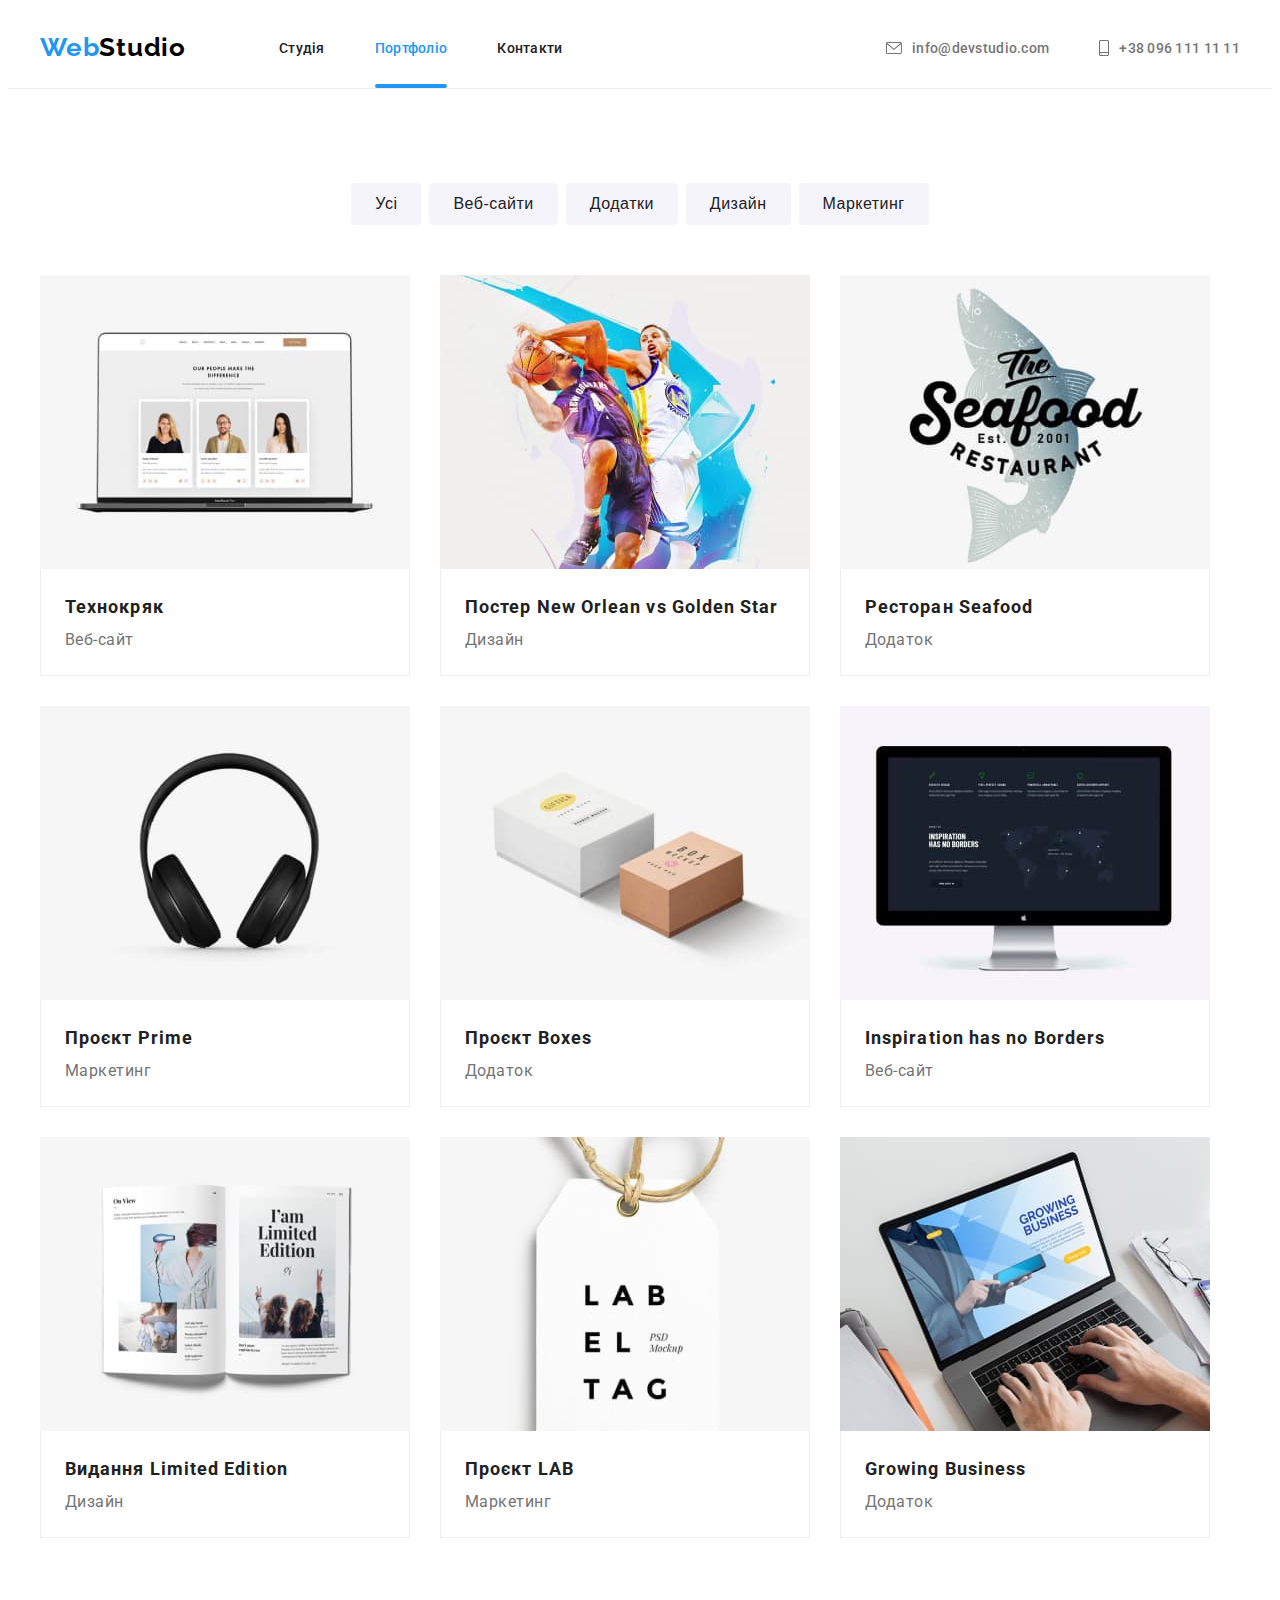
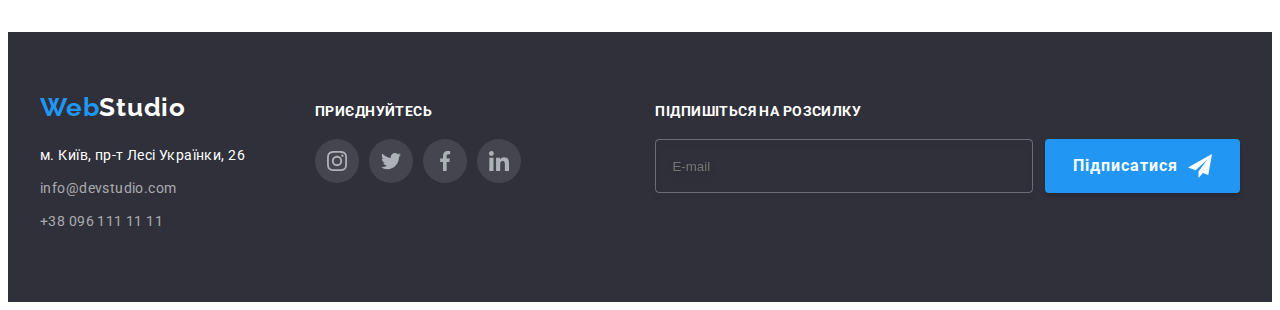
==== commit 365a892a: "add scss structure 3 complete" ====
--- a/portfolio.html
+++ b/portfolio.html
@@ -203,26 +203,26 @@
       <div class="container footer__group">
         <div class="footer__contacts">
           <a href="" class="logo__link link footer__logo"><span class="logo__part">Web</span>Studio</a>
-          <address class="footer-address">
+          <address class="address">
             <a
               href="https://goo.gl/maps/qrhuLcH9iDoWpVt69"
-              class="footer-address__link link"
+              class="address__link link"
               target="_blank"
               rel="noreferrer noopener nofollow"
-              ><span class="footer-address__text">м. Київ, пр-т Лесі Українки, 26</span></a
+              ><span class="address__text">м. Київ, пр-т Лесі Українки, 26</span></a
             >
-            <ul class="footer-auth__list list">
-              <li class="footer-auth__item">
-                <a href="mailto:info@devstudio.com" class="footer-auth__link link">info@devstudio.com</a>
+            <ul class="auth__list list">
+              <li class="auth__item">
+                <a href="mailto:info@devstudio.com" class="address__link link">info@devstudio.com</a>
               </li>
-              <li class="footer-auth__item">
-                <a href="tel:+380961111111" class="footer-auth__link link">+38 096 111 11 11</a>
+              <li class="auth__item">
+                <a href="tel:+380961111111" class="address__link link">+38 096 111 11 11</a>
               </li>
             </ul>
           </address>
         </div>
         <div class="footer-socials">
-          <h3 class="footer-socials__text">приєднуйтесь</h3>
+          <h3 class="footer__title">приєднуйтесь</h3>
           <ul class="social-list list">
             <li class="social-list__item">
               <a
@@ -278,14 +278,13 @@
             </li>
           </ul>
         </div>
-        <form class="footer-form" action="">
-          <div class="footer-input">
-          <p class="footer-input__text">Підпишіться на розсилку</p>
-          <div class="footer-input__wrapper">
-            <input type="email" class="footer-input__field" placeholder="E-mail" />
-            <div class="footer-btn__wrapper">
-              <button type="submit" class="footer-btn">
-                Підписатися<svg class="footer-btn__icon" width="24px" height="24px">
+        <form class="subscribe" action="">
+          <p class="footer__title">Підпишіться на розсилку</p>
+          <div class="subscribe__wrapper">
+            <input type="email" class="subscribe__field" placeholder="E-mail" />
+            <div class="subscribe-btn__wrapper">
+              <button type="submit" class="subscribe-btn">
+                Підписатися<svg class="subscribe-btn__icon" width="24px" height="24px">
                   <use href="./images/icons/icons.svg#letter-icon"></use>
                 </svg>
               </button>
--- a/css/main.min.css
+++ b/css/main.min.css
@@ -1 +1 @@
-.list{list-style:none;padding:0;margin:0}.link{text-decoration:none}img{display:block}h1,h2,h3,h4,h5,h6,p{margin:0}body{font-family:"Roboto",sans-serif}.visually-hidden{position:absolute;width:1px;height:1px;margin:-1px;border:0;padding:0;white-space:nowrap;-webkit-clip-path:inset(100%);clip-path:inset(100%);clip:rect(0 0 0 0);overflow:hidden}.container{width:1200px;padding:0 15px;margin:0 auto}.logo__link{font-family:"Raleway";font-weight:700;font-size:26px;line-height:1.1923076923;letter-spacing:.03em;color:#000}.logo__part{color:#2196f3}.btn,.f-btn,.footer-btn,.hero__btn{display:block;font-family:inherit;-webkit-box-align:center;-ms-flex-align:center;align-items:center;text-align:center;color:#fff;font-weight:700;font-size:16px;line-height:1.875;letter-spacing:.06em;background-color:#2196f3;-webkit-box-shadow:0px 4px 4px rgba(0,0,0,.15);box-shadow:0px 4px 4px rgba(0,0,0,.15);border-radius:4px;border-color:rgba(0,0,0,0);border:none;cursor:pointer}.btn:active,.f-btn:active,.footer-btn:active,.hero__btn:active{background-color:#188ce8}.social-list{display:-webkit-box;display:-ms-flexbox;display:flex;-webkit-box-align:center;-ms-flex-align:center;align-items:center;-webkit-box-pack:center;-ms-flex-pack:center;justify-content:center;gap:10px}.social-list__link,.social-list__link--dark{display:-webkit-box;display:-ms-flexbox;display:flex;-webkit-box-align:center;-ms-flex-align:center;align-items:center;-webkit-box-pack:center;-ms-flex-pack:center;justify-content:center;width:44px;height:44px;border-radius:50%;color:#afb1b8;-webkit-transition-property:color,background-color;transition-property:color,background-color;-webkit-transition-duration:250ms;transition-duration:250ms;-webkit-transition-timing-function:cubic-bezier(0.4, 0, 0.2, 1);transition-timing-function:cubic-bezier(0.4, 0, 0.2, 1)}.social-list__icon{fill:currentColor}.social-list__link:hover,.social-list__link--dark:hover,.social-list__link:focus,.social-list__link--dark:focus{color:#fff;background-color:#2196f3}.header{border-bottom:1px solid #ececec}.header__logo{margin-right:93px;padding-top:24px;padding-bottom:25px}.header-container{display:-webkit-box;display:-ms-flexbox;display:flex;-webkit-box-align:center;-ms-flex-align:center;align-items:center}.nav__list{display:-webkit-box;display:-ms-flexbox;display:flex}.nav__item:not(:last-child){margin-right:50px}.nav__item{font-weight:500;font-size:14px;line-height:1.1428571429;letter-spacing:.02em}.nav__link{position:relative;display:inline-block;padding:32px 0;color:#212121;-webkit-transition-property:color;transition-property:color;-webkit-transition-duration:250ms;transition-duration:250ms;-webkit-transition-timing-function:cubic-bezier(0.4, 0, 0.2, 1);transition-timing-function:cubic-bezier(0.4, 0, 0.2, 1)}.nav__link:hover,.nav__link:focus{color:#2196f3}.nav__link--current{color:#2196f3}.nav__link--current::after{content:"";position:absolute;bottom:0px;display:block;width:100%;height:4px;background-color:#2196f3;border-radius:2px}.authoriz{display:-webkit-box;display:-ms-flexbox;display:flex;gap:50px;margin:0 0 0 auto}.authoriz__item{font-weight:500;font-size:14px;line-height:1.1428571429;letter-spacing:.02em}.authoriz__icon{margin-right:10px;fill:currentColor}.authoriz__link{display:-webkit-box;display:-ms-flexbox;display:flex;-webkit-box-align:center;-ms-flex-align:center;align-items:center;padding-top:32px;padding-bottom:32px;color:#757575;-webkit-transition-property:color;transition-property:color;-webkit-transition-duration:250ms;transition-duration:250ms;-webkit-transition-timing-function:cubic-bezier(0.4, 0, 0.2, 1);transition-timing-function:cubic-bezier(0.4, 0, 0.2, 1)}.authoriz__link:focus,.authoriz__link:hover{color:#2196f3}.hero{background-color:#2f303a;background-image:-webkit-gradient(linear, left top, right top, from(rgba(47, 48, 58, 0.4)), to(rgba(47, 48, 58, 0.4))),url(../images/bg-hero.jpg);background-image:linear-gradient(to right, rgba(47, 48, 58, 0.4), rgba(47, 48, 58, 0.4)),url(../images/bg-hero.jpg);background-repeat:no-repeat;max-width:1600px;margin:0 auto}.hero .container{padding:200px 0}.hero__text{margin-bottom:30px;font-weight:900;font-size:44px;line-height:1.3636363636;text-align:center;letter-spacing:.06em;text-transform:uppercase;color:#fff}.hero__btn{padding:10px 32px;margin:0 auto}.preference{padding:94px 0 118px}.preference__list{display:-webkit-box;display:-ms-flexbox;display:flex;gap:30px}.preference__item{width:270px}.preference__icon-thumb{display:-webkit-box;display:-ms-flexbox;display:flex;-webkit-box-align:center;-ms-flex-align:center;align-items:center;-webkit-box-pack:center;-ms-flex-pack:center;justify-content:center;width:270px;height:120px;margin-bottom:30px;background:#f5f4fa;border-radius:4px}.preference__subtitle{margin-bottom:10px;font-weight:700;font-size:14px;line-height:1.1428571429;letter-spacing:.03em;text-transform:uppercase;color:#212121}.preference__text{font-weight:400;font-size:14px;line-height:1.7142857143;letter-spacing:.03em;color:#757575}.work{padding-bottom:94px}.work__title{margin-bottom:50px;font-weight:700;font-size:36px;line-height:1.1666666667;text-align:center;letter-spacing:.03em;color:#212121}.work__list{display:-webkit-box;display:-ms-flexbox;display:flex;gap:30px}.work__item{position:relative}.work__text{position:absolute;bottom:0;display:-webkit-inline-box;display:-ms-inline-flexbox;display:inline-flex;-webkit-box-pack:center;-ms-flex-pack:center;justify-content:center;-webkit-box-align:center;-ms-flex-align:center;align-items:center;width:100%;height:70px;font-weight:700;font-size:14px;line-height:1.1428571429;text-align:center;letter-spacing:.03em;text-transform:uppercase;color:#fff;background:rgba(47,48,58,.8)}.team{padding:94px 0;background-color:#f5f4fa}.team__text-cont{background-color:#fff}.team__title{margin-bottom:50px;font-weight:700;font-size:36px;line-height:1.1666666667;text-align:center;letter-spacing:.03em;color:#212121}.team__subtitle{margin-bottom:10px;font-weight:500;font-size:16px;line-height:19px;text-align:center;letter-spacing:.03em;color:#212121}.team__list{display:-webkit-box;display:-ms-flexbox;display:flex;gap:30px}.team__item{-webkit-box-shadow:0px 1px 3px rgba(0,0,0,.12),0px 1px 1px rgba(0,0,0,.14),0px 2px 1px rgba(0,0,0,.2);box-shadow:0px 1px 3px rgba(0,0,0,.12),0px 1px 1px rgba(0,0,0,.14),0px 2px 1px rgba(0,0,0,.2);border-radius:0px 0px 4px 4px}.team__text{display:block;font-weight:400px;margin-bottom:16px;font-size:16px;line-height:1.1875;text-align:center;letter-spacing:.03em;color:#757575}.team__text-cont{padding-top:30px;padding-bottom:30px}.clients{padding:94px 0}.clients__text{margin-bottom:50px;font-weight:700;font-size:36px;line-height:42px;text-align:center;letter-spacing:.03em;color:#212121}.clients__list{display:-webkit-box;display:-ms-flexbox;display:flex;-webkit-box-align:center;-ms-flex-align:center;align-items:center;-webkit-box-pack:center;-ms-flex-pack:center;justify-content:center;gap:30px}.clients__icon{fill:currentColor}.clients__link{display:-webkit-box;display:-ms-flexbox;display:flex;-webkit-box-align:center;-ms-flex-align:center;align-items:center;-webkit-box-pack:center;-ms-flex-pack:center;justify-content:center;width:170px;height:92px;border:1px solid #afb1b8;border-radius:4px;cursor:pointer;color:#afb1b8;-webkit-transition-property:color,border-color;transition-property:color,border-color;-webkit-transition-duration:250ms;transition-duration:250ms;-webkit-transition-timing-function:cubic-bezier(0.4, 0, 0.2, 1);transition-timing-function:cubic-bezier(0.4, 0, 0.2, 1)}.clients__link:hover,.clients__link:focus{color:#2196f3;border-color:#2196f3}.footer{padding:60px 0;background-color:#2f303a}.footer__group{display:-webkit-box;display:-ms-flexbox;display:flex;-webkit-box-align:baseline;-ms-flex-align:baseline;align-items:baseline}.footer__logo{display:block;margin-right:0px;margin-bottom:20px;padding:0;color:#fff}.footer__contacts{margin-right:70px}.address__link{font-style:normal;color:#fff}.address__text{display:block;margin-bottom:9px;font-weight:400;font-size:14px;line-height:1.7142857143;letter-spacing:.03em;color:#fff}.footer-auth__link{display:block;margin-bottom:9px;font-style:normal;font-weight:400;font-size:14px;line-height:1.7142857143;letter-spacing:.03em;color:rgba(255,255,255,.6)}.footer-socials__text{margin-bottom:20px;font-weight:700;font-size:14px;line-height:16px;letter-spacing:.03em;text-transform:uppercase;color:#fff}.social-list__link--dark{background-color:rgba(255,255,255,.1)}.footer .footer .team__social-link{color:#fff;background-color:rgba(255,255,255,.1)}.footer-form{margin-left:auto}.footer-input{display:-webkit-box;display:-ms-flexbox;display:flex;-webkit-box-orient:vertical;-webkit-box-direction:normal;-ms-flex-direction:column;flex-direction:column}.footer-input__wrapper{display:-webkit-box;display:-ms-flexbox;display:flex}.footer-input__text{display:block;margin-bottom:20px;font-weight:700;font-size:14px;line-height:1.1428571429;letter-spacing:.03em;text-transform:uppercase;color:#fff}.footer-input__field{width:358px;height:50px;padding-left:16px;margin-right:12px;border:1px solid rgba(255,255,255,.3);-webkit-filter:drop-shadow(0px 4px 4px rgba(0, 0, 0, 0.15));filter:drop-shadow(0px 4px 4px rgba(0, 0, 0, 0.15));border-radius:4px;background-color:rgba(33,149,243,0);color:rgba(255,255,255,.6);-webkit-transition-property:border-color;transition-property:border-color;-webkit-transition-duration:250ms;transition-duration:250ms;-webkit-transition-timing-function:cubic-bezier(0.4, 0, 0.2, 1);transition-timing-function:cubic-bezier(0.4, 0, 0.2, 1)}.footer-input__field:focus{border-color:#2196f3}.footer-btn__wrapper{display:-webkit-box;display:-ms-flexbox;display:flex}.footer-btn{display:-webkit-box;display:-ms-flexbox;display:flex;gap:10px;padding:10px 28px}.portfolio{padding:94px 0}.portfolio-btn-list{display:-webkit-box;display:-ms-flexbox;display:flex;-webkit-box-pack:center;-ms-flex-pack:center;justify-content:center;gap:8px;margin-bottom:50px}.portfolio-btn{padding:6px 22px;font-weight:500;font-size:16px;line-height:1.625;text-align:center;letter-spacing:.03em;color:#212121;background:#f5f4fa;border-color:rgba(0,0,0,0);border-radius:4px;cursor:pointer;-webkit-transition-property:color,background-color,-webkit-box-shadow;transition-property:color,background-color,-webkit-box-shadow;transition-property:color,background-color,box-shadow;transition-property:color,background-color,box-shadow,-webkit-box-shadow;-webkit-transition-duration:250ms;transition-duration:250ms;-webkit-transition-timing-function:cubic-bezier(0.4, 0, 0.2, 1);transition-timing-function:cubic-bezier(0.4, 0, 0.2, 1)}.portfolio-btn:hover,.portfolio-btn:focus{background-color:#188ce8;color:#fff;-webkit-box-shadow:0px 3px 1px rgba(0,0,0,.1),0px 1px 2px rgba(0,0,0,.08),0px 2px 2px rgba(0,0,0,.12);box-shadow:0px 3px 1px rgba(0,0,0,.1),0px 1px 2px rgba(0,0,0,.08),0px 2px 2px rgba(0,0,0,.12)}.portfolio-text-cont{padding:20px 24px;border-bottom:1px solid #eee;border-right:1px solid #eee;border-left:1px solid #eee}.portfolio-list{display:-webkit-box;display:-ms-flexbox;display:flex;-ms-flex-wrap:wrap;flex-wrap:wrap;gap:30px}.portfolio-item{background:#fff;width:370px;-webkit-transition-property:-webkit-box-shadow;transition-property:-webkit-box-shadow;transition-property:box-shadow;transition-property:box-shadow, -webkit-box-shadow;-webkit-transition-duration:250ms;transition-duration:250ms;-webkit-transition-timing-function:cubic-bezier(0.4, 0, 0.2, 1);transition-timing-function:cubic-bezier(0.4, 0, 0.2, 1)}.portfolio-item:hover{-webkit-box-shadow:0px 1px 1px rgba(0,0,0,.12),0px 4px 4px rgba(0,0,0,.06),1px 4px 6px rgba(0,0,0,.16);box-shadow:0px 1px 1px rgba(0,0,0,.12),0px 4px 4px rgba(0,0,0,.06),1px 4px 6px rgba(0,0,0,.16)}.portfolio-subtitle{font-weight:700;font-size:18px;line-height:2;letter-spacing:.06em;color:#212121}.portfolio-text{font-weight:400;font-size:16px;line-height:30px;letter-spacing:.03em;color:#757575}.overlay-thumb{position:relative;overflow:hidden}.overlay-text{position:absolute;top:0;left:0;height:100%;width:100%;font-weight:400;font-size:18px;line-height:1.5555555556;letter-spacing:.03em;padding:63px 24px;color:#fff;background-color:rgba(33,150,243,.9);-webkit-transform:translateY(100%);transform:translateY(100%);-webkit-transition-property:-webkit-transform;transition-property:-webkit-transform;transition-property:transform;transition-property:transform, -webkit-transform;-webkit-transition-duration:250ms;transition-duration:250ms;-webkit-transition-timing-function:cubic-bezier(0.4, 0, 0.2, 1);transition-timing-function:cubic-bezier(0.4, 0, 0.2, 1)}.portfolio-item:hover .overlay-text{-webkit-transform:translateY(0%);transform:translateY(0%)}.backdrop{position:fixed;top:0;left:0;width:100%;height:100%;background-color:rgba(0,0,0,.2);opacity:1;-webkit-transition:opacity 250ms cubic-bezier(0.4, 0, 0.2, 1);transition:opacity 250ms cubic-bezier(0.4, 0, 0.2, 1)}.backdrop.is-hidden{opacity:0;visibility:hidden;pointer-events:none}.modal{position:absolute;top:50%;left:50%;width:528px;min-height:581px;background:#fff;-webkit-box-shadow:0px 1px 3px rgba(0,0,0,.12),0px 1px 1px rgba(0,0,0,.14),0px 2px 1px rgba(0,0,0,.2);box-shadow:0px 1px 3px rgba(0,0,0,.12),0px 1px 1px rgba(0,0,0,.14),0px 2px 1px rgba(0,0,0,.2);border-radius:4px;-webkit-transform:translate(-50%, -50%) scale(1);transform:translate(-50%, -50%) scale(1);-webkit-transition:-webkit-transform 250ms cubic-bezier(0.4, 0, 0.2, 1);transition:-webkit-transform 250ms cubic-bezier(0.4, 0, 0.2, 1);transition:transform 250ms cubic-bezier(0.4, 0, 0.2, 1);transition:transform 250ms cubic-bezier(0.4, 0, 0.2, 1), -webkit-transform 250ms cubic-bezier(0.4, 0, 0.2, 1)}.modal-btn{position:absolute;top:8px;right:8px;width:30px;height:30px;margin:0;padding:0;background-color:#fff;border:1px solid rgba(0,0,0,.1);border-radius:50%;display:-webkit-box;display:-ms-flexbox;display:flex;-webkit-box-pack:center;-ms-flex-pack:center;justify-content:center;-webkit-box-align:center;-ms-flex-align:center;align-items:center;cursor:pointer}.modal-icon-close{-webkit-transition-property:fill;transition-property:fill;-webkit-transition-duration:250ms;transition-duration:250ms;-webkit-transition-timing-function:cubic-bezier(0.4, 0, 0.2, 1);transition-timing-function:cubic-bezier(0.4, 0, 0.2, 1)}.modal-btn:hover .modal-icon-close{fill:#2196f3}.modal-form{padding-left:41px;padding-right:39px}.form-text{padding-top:40px;margin-bottom:12px;font-weight:700;font-size:20px;line-height:23px;text-align:center;letter-spacing:.03em;color:#212121}.f-label{display:inline-block;font-weight:400;font-size:12px;line-height:14px;margin-bottom:4px;letter-spacing:.01em;color:#757575}.f-input-wrapper{position:relative;margin-bottom:10px;display:-webkit-box;display:-ms-flexbox;display:flex;-webkit-box-orient:vertical;-webkit-box-direction:reverse;-ms-flex-direction:column-reverse;flex-direction:column-reverse}.f-input{width:448px;height:40px;padding-left:42px;padding-right:15px;border:1px solid rgba(33,33,33,.2);border-radius:4px;-webkit-transition-property:border-color,outline;transition-property:border-color,outline;-webkit-transition-duration:250ms;transition-duration:250ms;-webkit-transition-timing-function:cubic-bezier(0.4, 0, 0.2, 1);transition-timing-function:cubic-bezier(0.4, 0, 0.2, 1)}.f-input:focus,.f-input-area:focus{border-color:#2196f3;outline:none}.f-input-icon{position:absolute;top:50%;left:12px;-webkit-transform:translateY(-50%);transform:translateY(-50%)}.f-input:focus+.f-input-icon{fill:#2196f3}.f-input-area{width:448px;height:120px;resize:none;border:1px solid rgba(33,33,33,.2);border-radius:4px;padding:12px 16px;margin-bottom:20px;-webkit-transition-property:border-color,outline;transition-property:border-color,outline;-webkit-transition-duration:250ms;transition-duration:250ms;-webkit-transition-timing-function:cubic-bezier(0.4, 0, 0.2, 1);transition-timing-function:cubic-bezier(0.4, 0, 0.2, 1)}.f-input-area::-webkit-input-placeholder{font-weight:400;font-size:12px;line-height:14px;letter-spacing:.01em;color:rgba(117,117,117,.5)}.f-input-area::-moz-placeholder{font-weight:400;font-size:12px;line-height:14px;letter-spacing:.01em;color:rgba(117,117,117,.5)}.f-input-area:-ms-input-placeholder{font-weight:400;font-size:12px;line-height:14px;letter-spacing:.01em;color:rgba(117,117,117,.5)}.f-input-area::-ms-input-placeholder{font-weight:400;font-size:12px;line-height:14px;letter-spacing:.01em;color:rgba(117,117,117,.5)}.f-input-area::placeholder{font-weight:400;font-size:12px;line-height:14px;letter-spacing:.01em;color:rgba(117,117,117,.5)}.f-checkbox{-webkit-appearance:none;-moz-appearance:none;appearance:none;display:inline-block;width:16px;height:15px;border:1.8px solid;border-color:#000;border-radius:2px}.f-checkbox:checked{border-color:#2196f3;background-color:#2196f3;background-image:url("data:image/svg+xml,%3Csvg width='16' height='15' viewBox='0 0 16 15' fill='none' xmlns='http://www.w3.org/2000/svg'%3E%3Crect width='16' height='15' rx='2'/%3E%3Cpath d='M3.95703 7.75166L3.88825 7.68604L3.81923 7.75141L2.93123 8.59258L2.85486 8.66492L2.93097 8.73753L6.42671 12.0724L6.49574 12.1382L6.56476 12.0724L14.069 4.91352L14.1449 4.84116L14.069 4.76881L13.1873 3.92764L13.1183 3.86183L13.0493 3.92761L6.49577 10.1735L3.95703 7.75166Z' fill='white' stroke='white' stroke-width='0.2'/%3E%3C/svg%3E");background-size:cover}.f-checkbox-text{font-weight:400;font-size:14px;line-height:24px;letter-spacing:.03em;color:#757575}.f-checkbox-link{font-weight:400;font-size:14px;line-height:24px;letter-spacing:.03em;-webkit-text-decoration-line:underline;text-decoration-line:underline;color:#2196f3}.f-licence{display:-webkit-box;display:-ms-flexbox;display:flex;gap:7px;-webkit-box-align:center;-ms-flex-align:center;align-items:center;margin-bottom:30px;-webkit-box-pack:center;-ms-flex-pack:center;justify-content:center}.f-btn{padding:10px 52px;margin-left:auto;margin-right:auto;margin-bottom:50px}/*# sourceMappingURL=main.min.css.map */+.list{list-style:none;padding:0;margin:0}.link{text-decoration:none}img{display:block}h1,h2,h3,h4,h5,h6,p{margin:0}body{font-family:"Roboto",sans-serif}.visually-hidden{position:absolute;width:1px;height:1px;margin:-1px;border:0;padding:0;white-space:nowrap;-webkit-clip-path:inset(100%);clip-path:inset(100%);clip:rect(0 0 0 0);overflow:hidden}.container{width:1200px;padding:0 15px;margin:0 auto}.logo__link{font-family:"Raleway";font-weight:700;font-size:26px;line-height:1.1923076923;letter-spacing:.03em;color:#000}.logo__part{color:#2196f3}.btn,.modal-form__btn,.subscribe-btn,.hero__btn{display:block;font-family:inherit;-webkit-box-align:center;-ms-flex-align:center;align-items:center;text-align:center;color:#fff;font-weight:700;font-size:16px;line-height:1.875;letter-spacing:.06em;background-color:#2196f3;-webkit-box-shadow:0px 4px 4px rgba(0,0,0,.15);box-shadow:0px 4px 4px rgba(0,0,0,.15);border-radius:4px;border-color:rgba(0,0,0,0);border:none;cursor:pointer}.btn:active,.modal-form__btn:active,.subscribe-btn:active,.hero__btn:active{background-color:#188ce8}.social-list{display:-webkit-box;display:-ms-flexbox;display:flex;-webkit-box-align:center;-ms-flex-align:center;align-items:center;-webkit-box-pack:center;-ms-flex-pack:center;justify-content:center;gap:10px}.social-list__link,.social-list__link--dark{display:-webkit-box;display:-ms-flexbox;display:flex;-webkit-box-align:center;-ms-flex-align:center;align-items:center;-webkit-box-pack:center;-ms-flex-pack:center;justify-content:center;width:44px;height:44px;border-radius:50%;color:#afb1b8;-webkit-transition-property:color,background-color;transition-property:color,background-color;-webkit-transition-duration:250ms;transition-duration:250ms;-webkit-transition-timing-function:cubic-bezier(0.4, 0, 0.2, 1);transition-timing-function:cubic-bezier(0.4, 0, 0.2, 1)}.social-list__icon{fill:currentColor}.social-list__link:hover,.social-list__link--dark:hover,.social-list__link:focus,.social-list__link--dark:focus{color:#fff;background-color:#2196f3}.header{border-bottom:1px solid #ececec}.header__logo{margin-right:93px;padding-top:24px;padding-bottom:25px}.header-container{display:-webkit-box;display:-ms-flexbox;display:flex;-webkit-box-align:center;-ms-flex-align:center;align-items:center}.nav__list{display:-webkit-box;display:-ms-flexbox;display:flex}.nav__item:not(:last-child){margin-right:50px}.nav__item{font-weight:500;font-size:14px;line-height:1.1428571429;letter-spacing:.02em}.nav__link{position:relative;display:inline-block;padding:32px 0;color:#212121;-webkit-transition-property:color;transition-property:color;-webkit-transition-duration:250ms;transition-duration:250ms;-webkit-transition-timing-function:cubic-bezier(0.4, 0, 0.2, 1);transition-timing-function:cubic-bezier(0.4, 0, 0.2, 1)}.nav__link:hover,.nav__link:focus{color:#2196f3}.nav__link--current{color:#2196f3}.nav__link--current::after{content:"";position:absolute;bottom:0px;display:block;width:100%;height:4px;background-color:#2196f3;border-radius:2px}.authoriz{display:-webkit-box;display:-ms-flexbox;display:flex;gap:50px;margin:0 0 0 auto}.authoriz__item{font-weight:500;font-size:14px;line-height:1.1428571429;letter-spacing:.02em}.authoriz__icon{margin-right:10px;fill:currentColor}.authoriz__link{display:-webkit-box;display:-ms-flexbox;display:flex;-webkit-box-align:center;-ms-flex-align:center;align-items:center;padding-top:32px;padding-bottom:32px;color:#757575;-webkit-transition-property:color;transition-property:color;-webkit-transition-duration:250ms;transition-duration:250ms;-webkit-transition-timing-function:cubic-bezier(0.4, 0, 0.2, 1);transition-timing-function:cubic-bezier(0.4, 0, 0.2, 1)}.authoriz__link:focus,.authoriz__link:hover{color:#2196f3}.hero{background-color:#2f303a;background-image:-webkit-gradient(linear, left top, right top, from(rgba(47, 48, 58, 0.4)), to(rgba(47, 48, 58, 0.4))),url(../images/bg-hero.jpg);background-image:linear-gradient(to right, rgba(47, 48, 58, 0.4), rgba(47, 48, 58, 0.4)),url(../images/bg-hero.jpg);background-repeat:no-repeat;max-width:1600px;margin:0 auto}.hero .container{padding:200px 0}.hero__text{margin-bottom:30px;font-weight:900;font-size:44px;line-height:1.3636363636;text-align:center;letter-spacing:.06em;text-transform:uppercase;color:#fff}.hero__btn{padding:10px 32px;margin:0 auto}.preference{padding:94px 0 118px}.preference__list{display:-webkit-box;display:-ms-flexbox;display:flex;gap:30px}.preference__item{width:270px}.preference__icon-thumb{display:-webkit-box;display:-ms-flexbox;display:flex;-webkit-box-align:center;-ms-flex-align:center;align-items:center;-webkit-box-pack:center;-ms-flex-pack:center;justify-content:center;width:270px;height:120px;margin-bottom:30px;background:#f5f4fa;border-radius:4px}.preference__subtitle{margin-bottom:10px;font-weight:700;font-size:14px;line-height:1.1428571429;letter-spacing:.03em;text-transform:uppercase;color:#212121}.preference__text{font-weight:400;font-size:14px;line-height:1.7142857143;letter-spacing:.03em;color:#757575}.work{padding-bottom:94px}.work__title{margin-bottom:50px;font-weight:700;font-size:36px;line-height:1.1666666667;text-align:center;letter-spacing:.03em;color:#212121}.work__list{display:-webkit-box;display:-ms-flexbox;display:flex;gap:30px}.work__item{position:relative}.work__text{position:absolute;bottom:0;display:-webkit-inline-box;display:-ms-inline-flexbox;display:inline-flex;-webkit-box-pack:center;-ms-flex-pack:center;justify-content:center;-webkit-box-align:center;-ms-flex-align:center;align-items:center;width:100%;height:70px;font-weight:700;font-size:14px;line-height:1.1428571429;text-align:center;letter-spacing:.03em;text-transform:uppercase;color:#fff;background:rgba(47,48,58,.8)}.team{padding:94px 0;background-color:#f5f4fa}.team__descriptions{padding-top:30px;padding-bottom:30px;background-color:#fff}.team__title{margin-bottom:50px;font-weight:700;font-size:36px;line-height:1.1666666667;text-align:center;letter-spacing:.03em;color:#212121}.team__subtitle{margin-bottom:10px;font-weight:500;font-size:16px;line-height:19px;text-align:center;letter-spacing:.03em;color:#212121}.team__list{display:-webkit-box;display:-ms-flexbox;display:flex;gap:30px}.team__item{-webkit-box-shadow:0px 1px 3px rgba(0,0,0,.12),0px 1px 1px rgba(0,0,0,.14),0px 2px 1px rgba(0,0,0,.2);box-shadow:0px 1px 3px rgba(0,0,0,.12),0px 1px 1px rgba(0,0,0,.14),0px 2px 1px rgba(0,0,0,.2);border-radius:0px 0px 4px 4px}.team__text{display:block;font-weight:400px;margin-bottom:16px;font-size:16px;line-height:1.1875;text-align:center;letter-spacing:.03em;color:#757575}.clients{padding:94px 0}.clients__text{margin-bottom:50px;font-weight:700;font-size:36px;line-height:42px;text-align:center;letter-spacing:.03em;color:#212121}.clients__list{display:-webkit-box;display:-ms-flexbox;display:flex;-webkit-box-align:center;-ms-flex-align:center;align-items:center;-webkit-box-pack:center;-ms-flex-pack:center;justify-content:center;gap:30px}.clients__icon{fill:currentColor}.clients__link{display:-webkit-box;display:-ms-flexbox;display:flex;-webkit-box-align:center;-ms-flex-align:center;align-items:center;-webkit-box-pack:center;-ms-flex-pack:center;justify-content:center;width:170px;height:92px;border:1px solid #afb1b8;border-radius:4px;cursor:pointer;color:#afb1b8;-webkit-transition-property:color,border-color;transition-property:color,border-color;-webkit-transition-duration:250ms;transition-duration:250ms;-webkit-transition-timing-function:cubic-bezier(0.4, 0, 0.2, 1);transition-timing-function:cubic-bezier(0.4, 0, 0.2, 1)}.clients__link:hover,.clients__link:focus{color:#2196f3;border-color:#2196f3}.footer{padding:60px 0;background-color:#2f303a}.footer__group{display:-webkit-box;display:-ms-flexbox;display:flex;-webkit-box-align:baseline;-ms-flex-align:baseline;align-items:baseline}.footer__logo{display:block;margin-right:0px;margin-bottom:20px;padding:0;color:#fff}.footer__contacts{margin-right:70px}.footer__title{margin-bottom:20px;font-weight:700;font-size:14px;line-height:16px;letter-spacing:.03em;text-transform:uppercase;color:#fff}.address__link{display:block;margin-bottom:9px;font-style:normal;font-weight:400;font-size:14px;line-height:1.7142857143;letter-spacing:.03em;color:rgba(255,255,255,.6)}.address__text{display:block;margin-bottom:9px;font-weight:400;font-size:14px;line-height:1.7142857143;letter-spacing:.03em;color:#fff}.social-list__link--dark{background-color:rgba(255,255,255,.1)}.subscribe{display:-webkit-box;display:-ms-flexbox;display:flex;-webkit-box-orient:vertical;-webkit-box-direction:normal;-ms-flex-direction:column;flex-direction:column;margin-left:auto}.subscribe__wrapper{display:-webkit-box;display:-ms-flexbox;display:flex}.subscribe__text{display:block;margin-bottom:20px;font-weight:700;font-size:14px;line-height:1.1428571429;letter-spacing:.03em;text-transform:uppercase;color:#fff}.subscribe__field{width:358px;height:50px;padding-left:16px;margin-right:12px;border:1px solid rgba(255,255,255,.3);-webkit-filter:drop-shadow(0px 4px 4px rgba(0, 0, 0, 0.15));filter:drop-shadow(0px 4px 4px rgba(0, 0, 0, 0.15));border-radius:4px;background-color:rgba(33,149,243,0);color:rgba(255,255,255,.6);-webkit-transition-property:border-color;transition-property:border-color;-webkit-transition-duration:250ms;transition-duration:250ms;-webkit-transition-timing-function:cubic-bezier(0.4, 0, 0.2, 1);transition-timing-function:cubic-bezier(0.4, 0, 0.2, 1)}.subscribe__field__field:focus{border-color:#2196f3}.subscribe-btn{display:-webkit-box;display:-ms-flexbox;display:flex;gap:10px;padding:10px 28px}.subscribe-btn__wrapper{display:-webkit-box;display:-ms-flexbox;display:flex}.portfolio{padding:94px 0}.portfolio-btn-list{display:-webkit-box;display:-ms-flexbox;display:flex;-webkit-box-pack:center;-ms-flex-pack:center;justify-content:center;gap:8px;margin-bottom:50px}.portfolio-btn{padding:6px 22px;font-weight:500;font-size:16px;line-height:1.625;text-align:center;letter-spacing:.03em;color:#212121;background:#f5f4fa;border-color:rgba(0,0,0,0);border-radius:4px;cursor:pointer;-webkit-transition-property:color,background-color,-webkit-box-shadow;transition-property:color,background-color,-webkit-box-shadow;transition-property:color,background-color,box-shadow;transition-property:color,background-color,box-shadow,-webkit-box-shadow;-webkit-transition-duration:250ms;transition-duration:250ms;-webkit-transition-timing-function:cubic-bezier(0.4, 0, 0.2, 1);transition-timing-function:cubic-bezier(0.4, 0, 0.2, 1)}.portfolio-btn:hover,.portfolio-btn:focus{background-color:#188ce8;color:#fff;-webkit-box-shadow:0px 3px 1px rgba(0,0,0,.1),0px 1px 2px rgba(0,0,0,.08),0px 2px 2px rgba(0,0,0,.12);box-shadow:0px 3px 1px rgba(0,0,0,.1),0px 1px 2px rgba(0,0,0,.08),0px 2px 2px rgba(0,0,0,.12)}.portfolio-text-cont{padding:20px 24px;border-bottom:1px solid #eee;border-right:1px solid #eee;border-left:1px solid #eee}.portfolio-list{display:-webkit-box;display:-ms-flexbox;display:flex;-ms-flex-wrap:wrap;flex-wrap:wrap;gap:30px}.portfolio-item{background:#fff;width:370px;-webkit-transition-property:-webkit-box-shadow;transition-property:-webkit-box-shadow;transition-property:box-shadow;transition-property:box-shadow, -webkit-box-shadow;-webkit-transition-duration:250ms;transition-duration:250ms;-webkit-transition-timing-function:cubic-bezier(0.4, 0, 0.2, 1);transition-timing-function:cubic-bezier(0.4, 0, 0.2, 1)}.portfolio-item:hover{-webkit-box-shadow:0px 1px 1px rgba(0,0,0,.12),0px 4px 4px rgba(0,0,0,.06),1px 4px 6px rgba(0,0,0,.16);box-shadow:0px 1px 1px rgba(0,0,0,.12),0px 4px 4px rgba(0,0,0,.06),1px 4px 6px rgba(0,0,0,.16)}.portfolio-subtitle{font-weight:700;font-size:18px;line-height:2;letter-spacing:.06em;color:#212121}.portfolio-text{font-weight:400;font-size:16px;line-height:30px;letter-spacing:.03em;color:#757575}.overlay-thumb{position:relative;overflow:hidden}.overlay-text{position:absolute;top:0;left:0;height:100%;width:100%;font-weight:400;font-size:18px;line-height:1.5555555556;letter-spacing:.03em;padding:63px 24px;color:#fff;background-color:rgba(33,150,243,.9);-webkit-transform:translateY(100%);transform:translateY(100%);-webkit-transition-property:-webkit-transform;transition-property:-webkit-transform;transition-property:transform;transition-property:transform, -webkit-transform;-webkit-transition-duration:250ms;transition-duration:250ms;-webkit-transition-timing-function:cubic-bezier(0.4, 0, 0.2, 1);transition-timing-function:cubic-bezier(0.4, 0, 0.2, 1)}.portfolio-item:hover .overlay-text{-webkit-transform:translateY(0%);transform:translateY(0%)}.backdrop{position:fixed;top:0;left:0;width:100%;height:100%;background-color:rgba(0,0,0,.2);-webkit-backdrop-filter:blur(2px);backdrop-filter:blur(2px);opacity:1;-webkit-transition:opacity 250ms cubic-bezier(0.4, 0, 0.2, 1);transition:opacity 250ms cubic-bezier(0.4, 0, 0.2, 1)}.backdrop.is-hidden{opacity:0;visibility:hidden;pointer-events:none}.modal{position:absolute;top:50%;left:50%;width:528px;min-height:581px;background:#fff;-webkit-box-shadow:0px 1px 3px rgba(0,0,0,.12),0px 1px 1px rgba(0,0,0,.14),0px 2px 1px rgba(0,0,0,.2);box-shadow:0px 1px 3px rgba(0,0,0,.12),0px 1px 1px rgba(0,0,0,.14),0px 2px 1px rgba(0,0,0,.2);border-radius:4px;-webkit-transform:translate(-50%, -50%) scale(1);transform:translate(-50%, -50%) scale(1);-webkit-transition:-webkit-transform 250ms cubic-bezier(0.4, 0, 0.2, 1);transition:-webkit-transform 250ms cubic-bezier(0.4, 0, 0.2, 1);transition:transform 250ms cubic-bezier(0.4, 0, 0.2, 1);transition:transform 250ms cubic-bezier(0.4, 0, 0.2, 1), -webkit-transform 250ms cubic-bezier(0.4, 0, 0.2, 1)}.modal__btn-close{position:absolute;top:8px;right:8px;width:30px;height:30px;margin:0;padding:0;background-color:#fff;border:1px solid rgba(0,0,0,.1);border-radius:50%;display:-webkit-box;display:-ms-flexbox;display:flex;-webkit-box-pack:center;-ms-flex-pack:center;justify-content:center;-webkit-box-align:center;-ms-flex-align:center;align-items:center;cursor:pointer}.modal__btn-close:hover .modal__icon-close{fill:#2196f3}.modal__icon-close{-webkit-transition-property:fill;transition-property:fill;-webkit-transition-duration:250ms;transition-duration:250ms;-webkit-transition-timing-function:cubic-bezier(0.4, 0, 0.2, 1);transition-timing-function:cubic-bezier(0.4, 0, 0.2, 1)}.modal-form{padding-left:41px;padding-right:39px}.modal-form__title{padding-top:40px;margin-bottom:12px;font-weight:700;font-size:20px;line-height:23px;text-align:center;letter-spacing:.03em;color:#212121}.modal-form__label{display:inline-block;font-weight:400;font-size:12px;line-height:14px;margin-bottom:4px;letter-spacing:.01em;color:#757575}.modal-form__input-wrapper{position:relative;margin-bottom:10px;display:-webkit-box;display:-ms-flexbox;display:flex;-webkit-box-orient:vertical;-webkit-box-direction:reverse;-ms-flex-direction:column-reverse;flex-direction:column-reverse}.modal-form__input{width:448px;height:40px;padding-left:42px;padding-right:15px;border:1px solid rgba(33,33,33,.2);border-radius:4px;-webkit-transition-property:border-color,outline;transition-property:border-color,outline;-webkit-transition-duration:250ms;transition-duration:250ms;-webkit-transition-timing-function:cubic-bezier(0.4, 0, 0.2, 1);transition-timing-function:cubic-bezier(0.4, 0, 0.2, 1)}.modal-form__input:focus{border-color:#2196f3;outline:none}.modal-form__input-icon{position:absolute;top:50%;left:12px;-webkit-transform:translateY(-50%);transform:translateY(-50%)}.modal-form__input:focus+.modal-form__input-icon{fill:#2196f3}.modal-form__input-area{width:448px;height:120px;resize:none;border:1px solid rgba(33,33,33,.2);border-radius:4px;padding:12px 16px;margin-bottom:20px;-webkit-transition-property:border-color,outline;transition-property:border-color,outline;-webkit-transition-duration:250ms;transition-duration:250ms;-webkit-transition-timing-function:cubic-bezier(0.4, 0, 0.2, 1);transition-timing-function:cubic-bezier(0.4, 0, 0.2, 1)}.modal-form__input-area:focus{border-color:#2196f3;outline:none}.modal-form__input-area::-webkit-input-placeholder{font-weight:400;font-size:12px;line-height:14px;letter-spacing:.01em;color:rgba(117,117,117,.5)}.modal-form__input-area::-moz-placeholder{font-weight:400;font-size:12px;line-height:14px;letter-spacing:.01em;color:rgba(117,117,117,.5)}.modal-form__input-area:-ms-input-placeholder{font-weight:400;font-size:12px;line-height:14px;letter-spacing:.01em;color:rgba(117,117,117,.5)}.modal-form__input-area::-ms-input-placeholder{font-weight:400;font-size:12px;line-height:14px;letter-spacing:.01em;color:rgba(117,117,117,.5)}.modal-form__input-area::placeholder{font-weight:400;font-size:12px;line-height:14px;letter-spacing:.01em;color:rgba(117,117,117,.5)}.modal-form__checkbox{-webkit-appearance:none;-moz-appearance:none;appearance:none;display:inline-block;width:16px;height:15px;border:1.8px solid;border-color:#000;border-radius:2px}.modal-form__checkbox:checked{border-color:#2196f3;background-color:#2196f3;background-image:url("data:image/svg+xml,%3Csvg width='16' height='15' viewBox='0 0 16 15' fill='none' xmlns='http://www.w3.org/2000/svg'%3E%3Crect width='16' height='15' rx='2'/%3E%3Cpath d='M3.95703 7.75166L3.88825 7.68604L3.81923 7.75141L2.93123 8.59258L2.85486 8.66492L2.93097 8.73753L6.42671 12.0724L6.49574 12.1382L6.56476 12.0724L14.069 4.91352L14.1449 4.84116L14.069 4.76881L13.1873 3.92764L13.1183 3.86183L13.0493 3.92761L6.49577 10.1735L3.95703 7.75166Z' fill='white' stroke='white' stroke-width='0.2'/%3E%3C/svg%3E");background-size:cover}.modal-form__checkbox-text{font-weight:400;font-size:14px;line-height:24px;letter-spacing:.03em;color:#757575}.modal-form__checkbox-link{font-weight:400;font-size:14px;line-height:24px;letter-spacing:.03em;-webkit-text-decoration-line:underline;text-decoration-line:underline;color:#2196f3}.modal-form__licence{display:-webkit-box;display:-ms-flexbox;display:flex;gap:7px;-webkit-box-align:center;-ms-flex-align:center;align-items:center;margin-bottom:30px;-webkit-box-pack:center;-ms-flex-pack:center;justify-content:center}.modal-form__btn{padding:10px 52px;margin-left:auto;margin-right:auto;margin-bottom:50px}/*# sourceMappingURL=main.min.css.map */